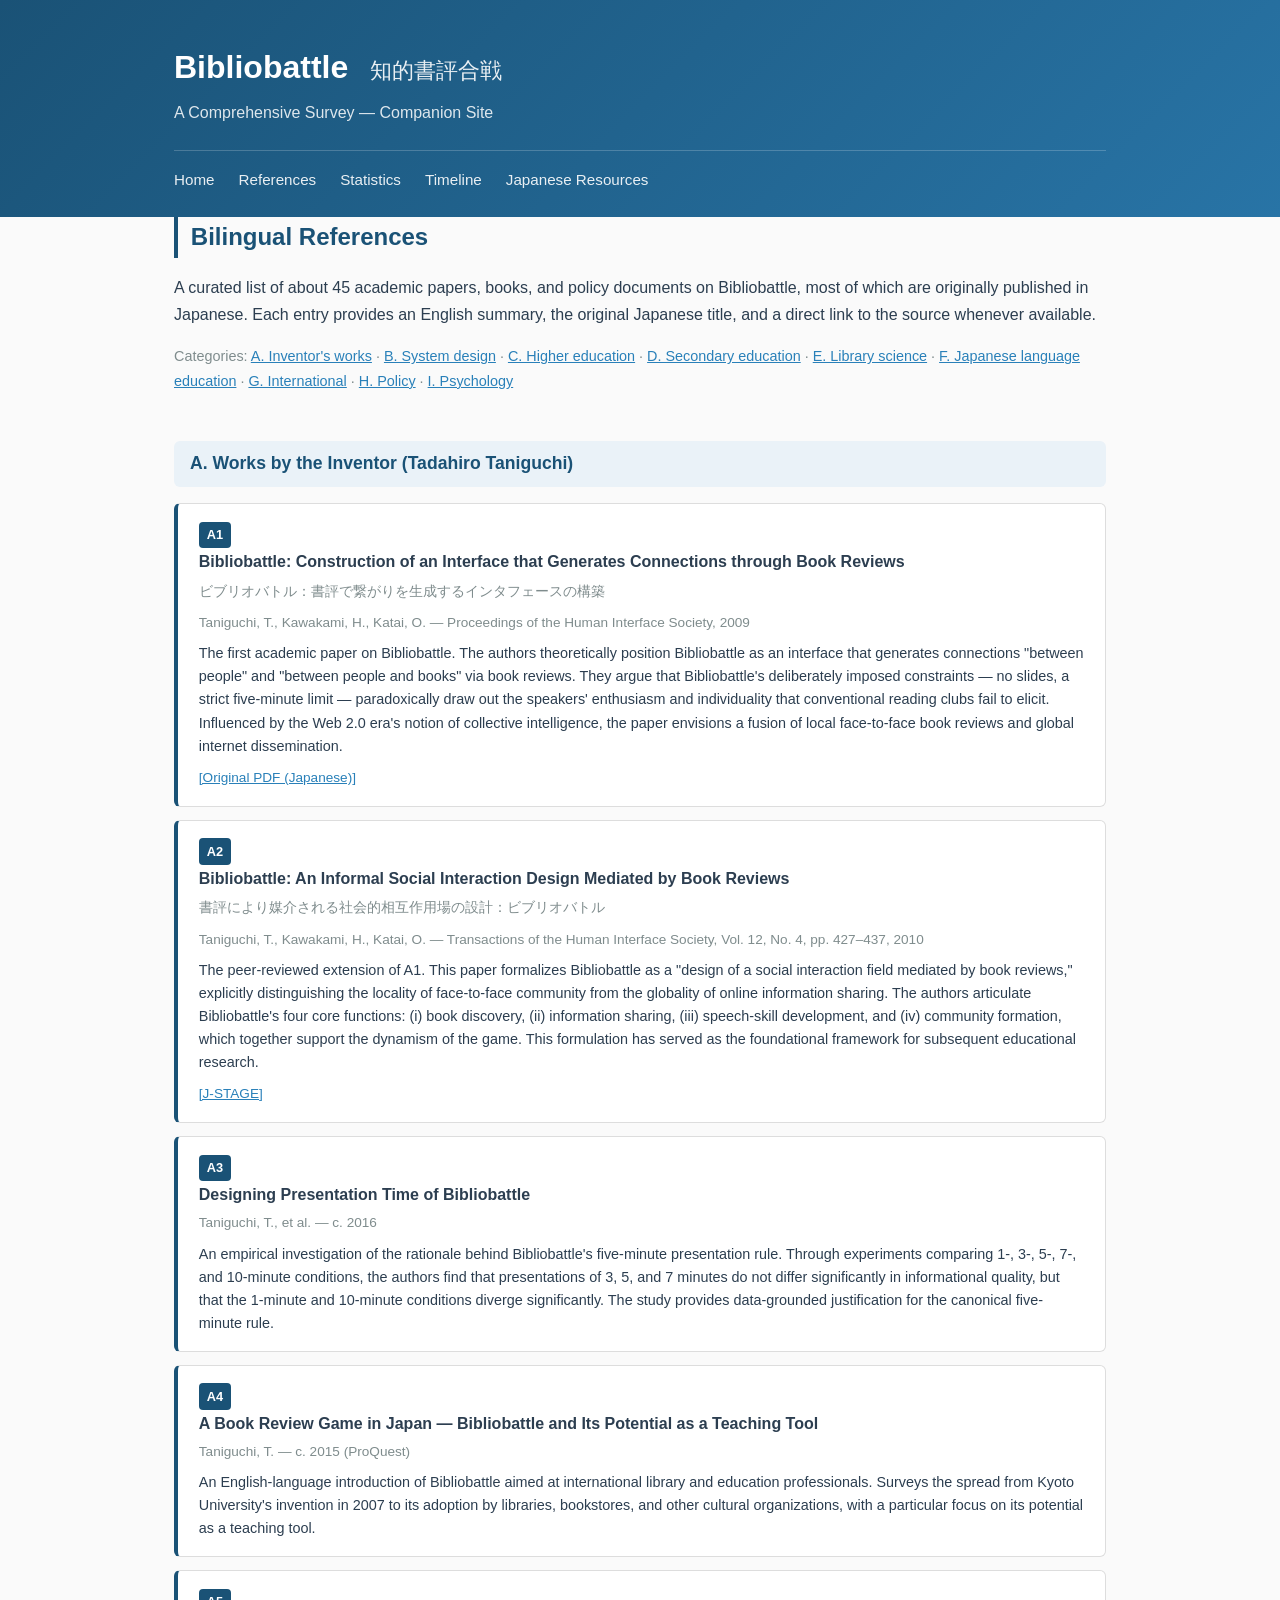
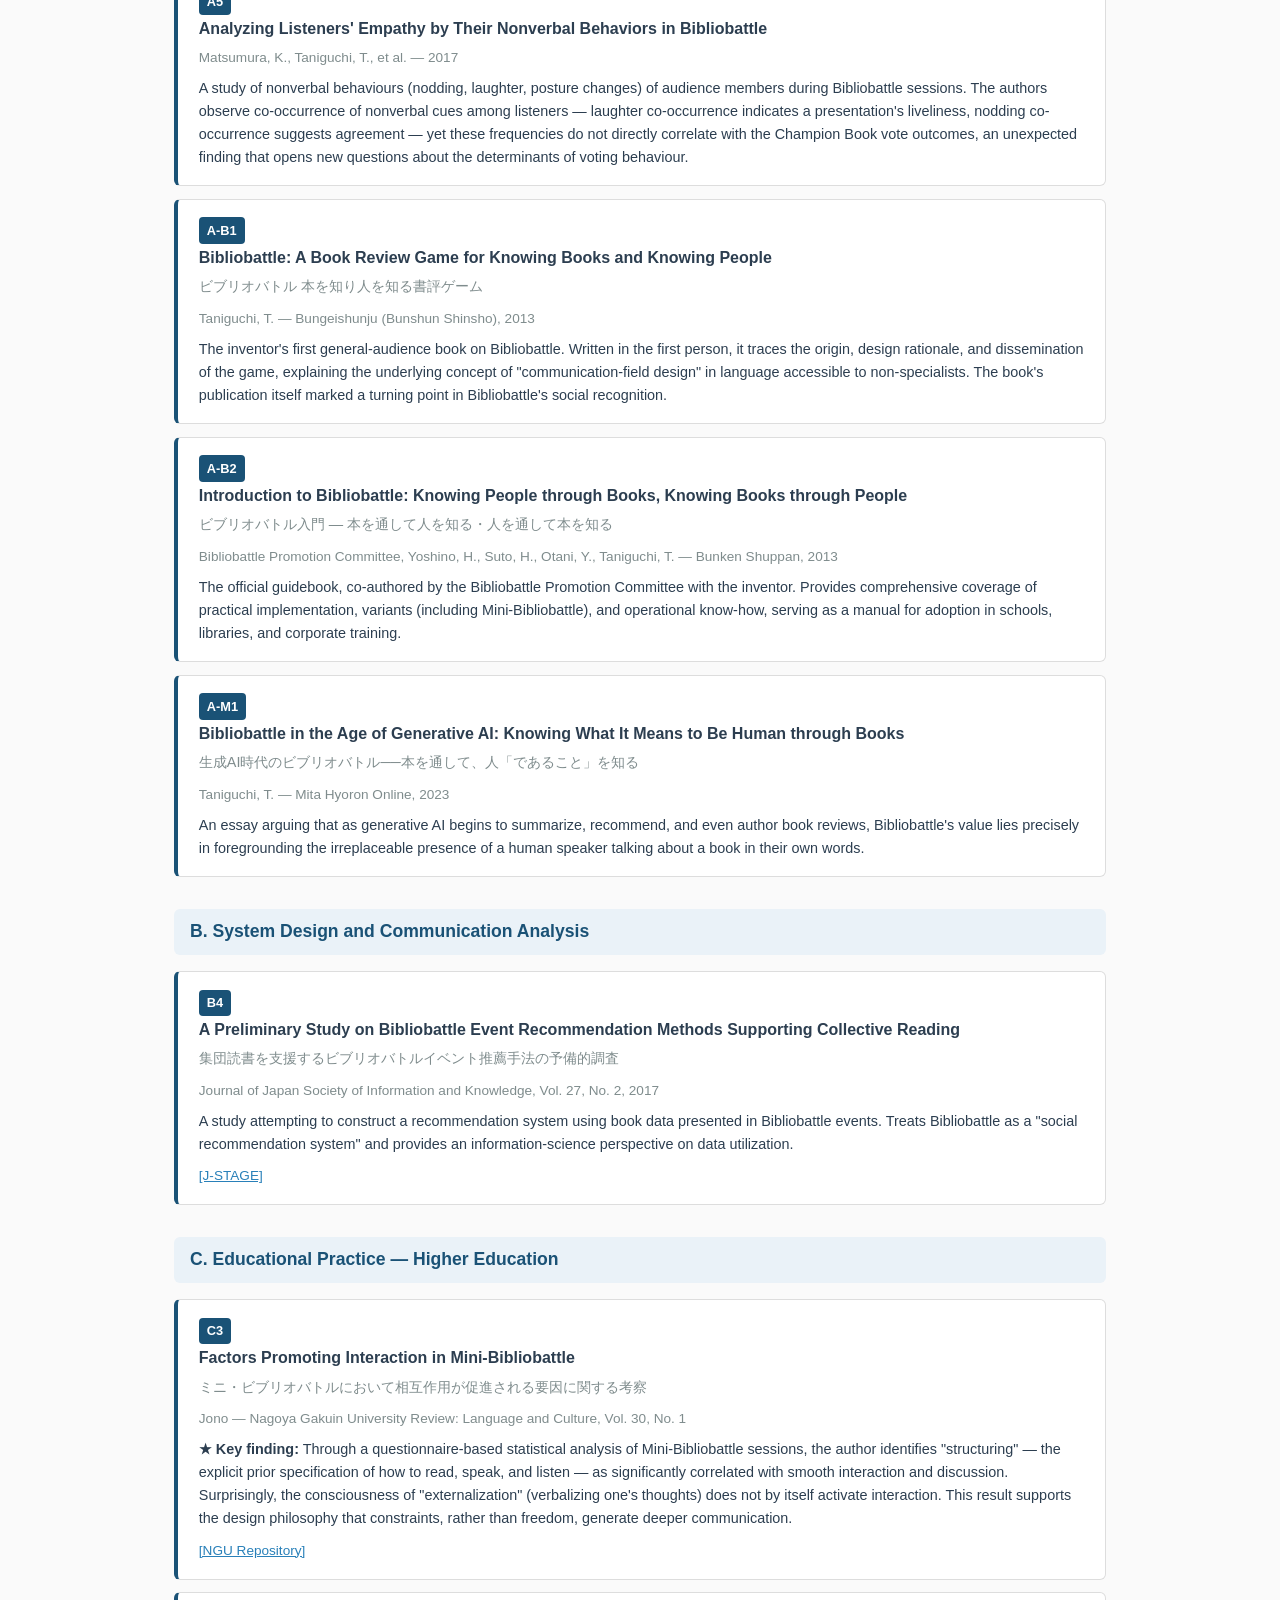
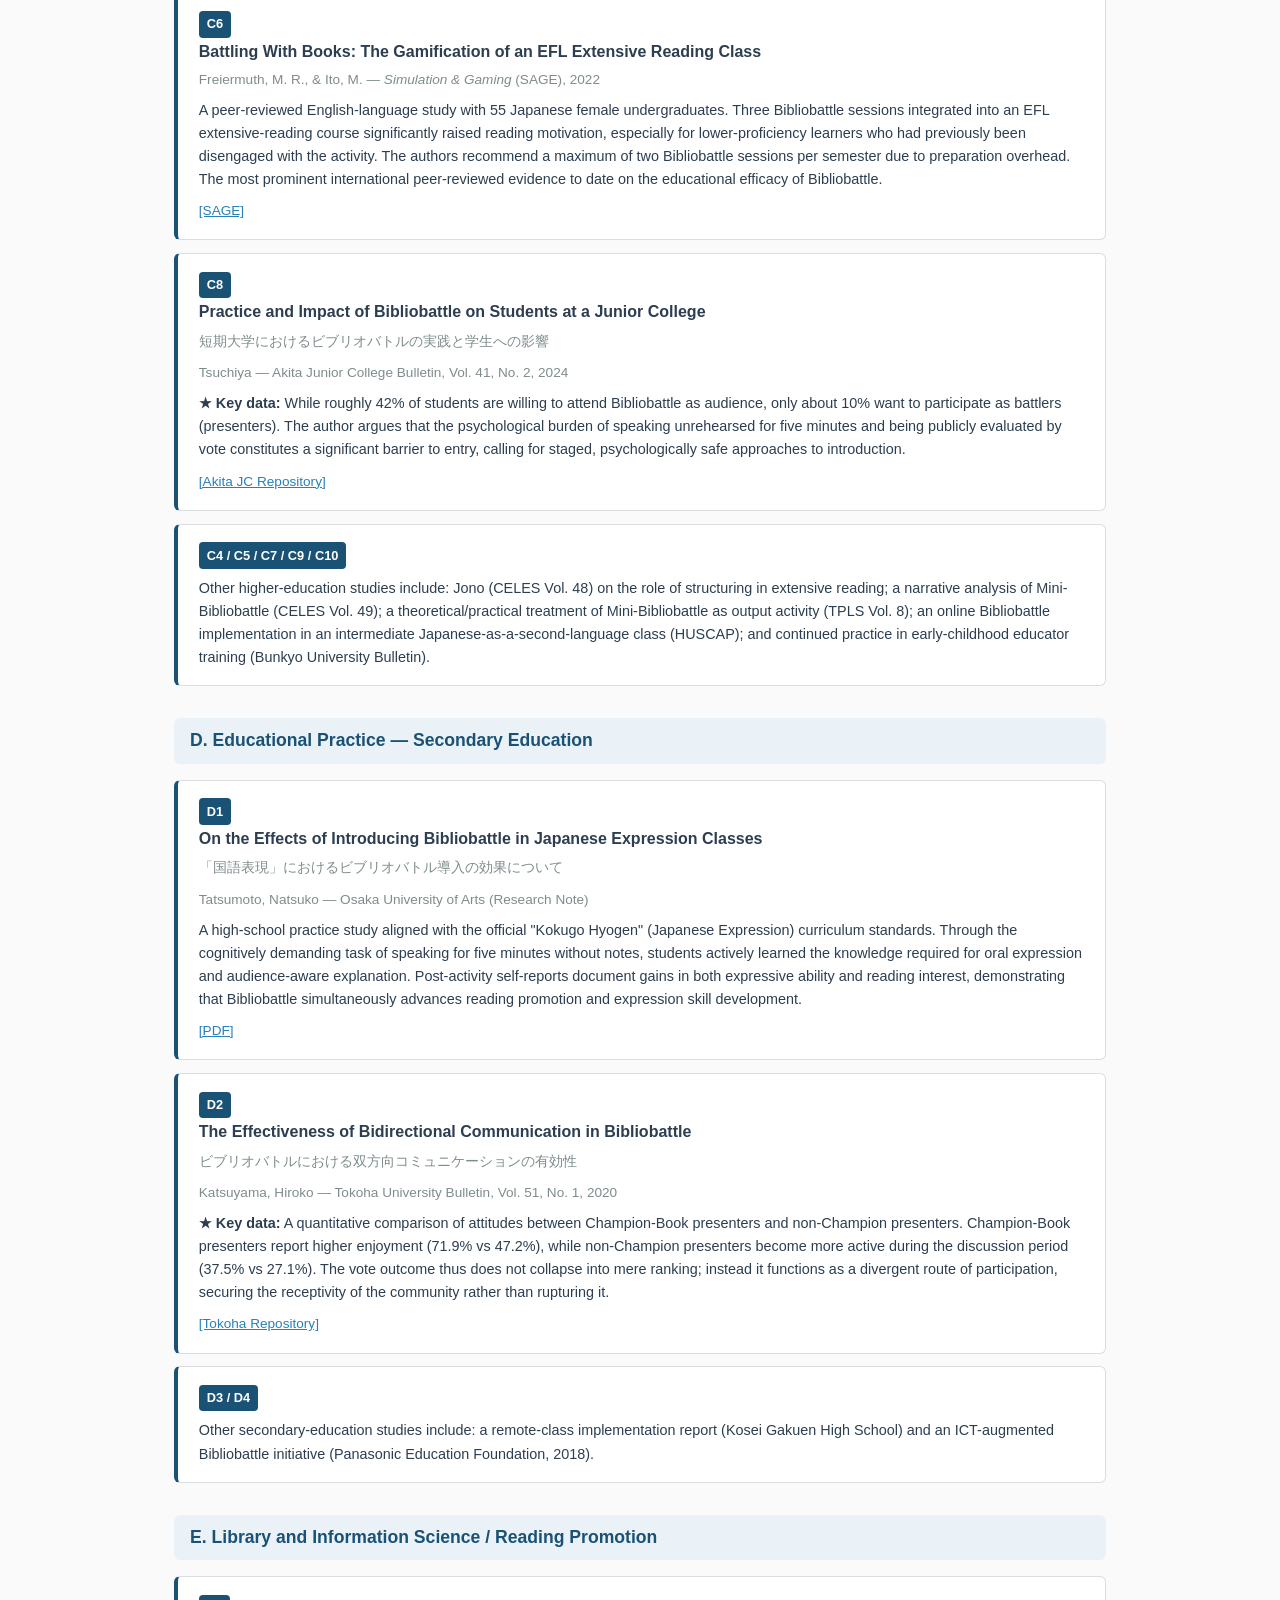
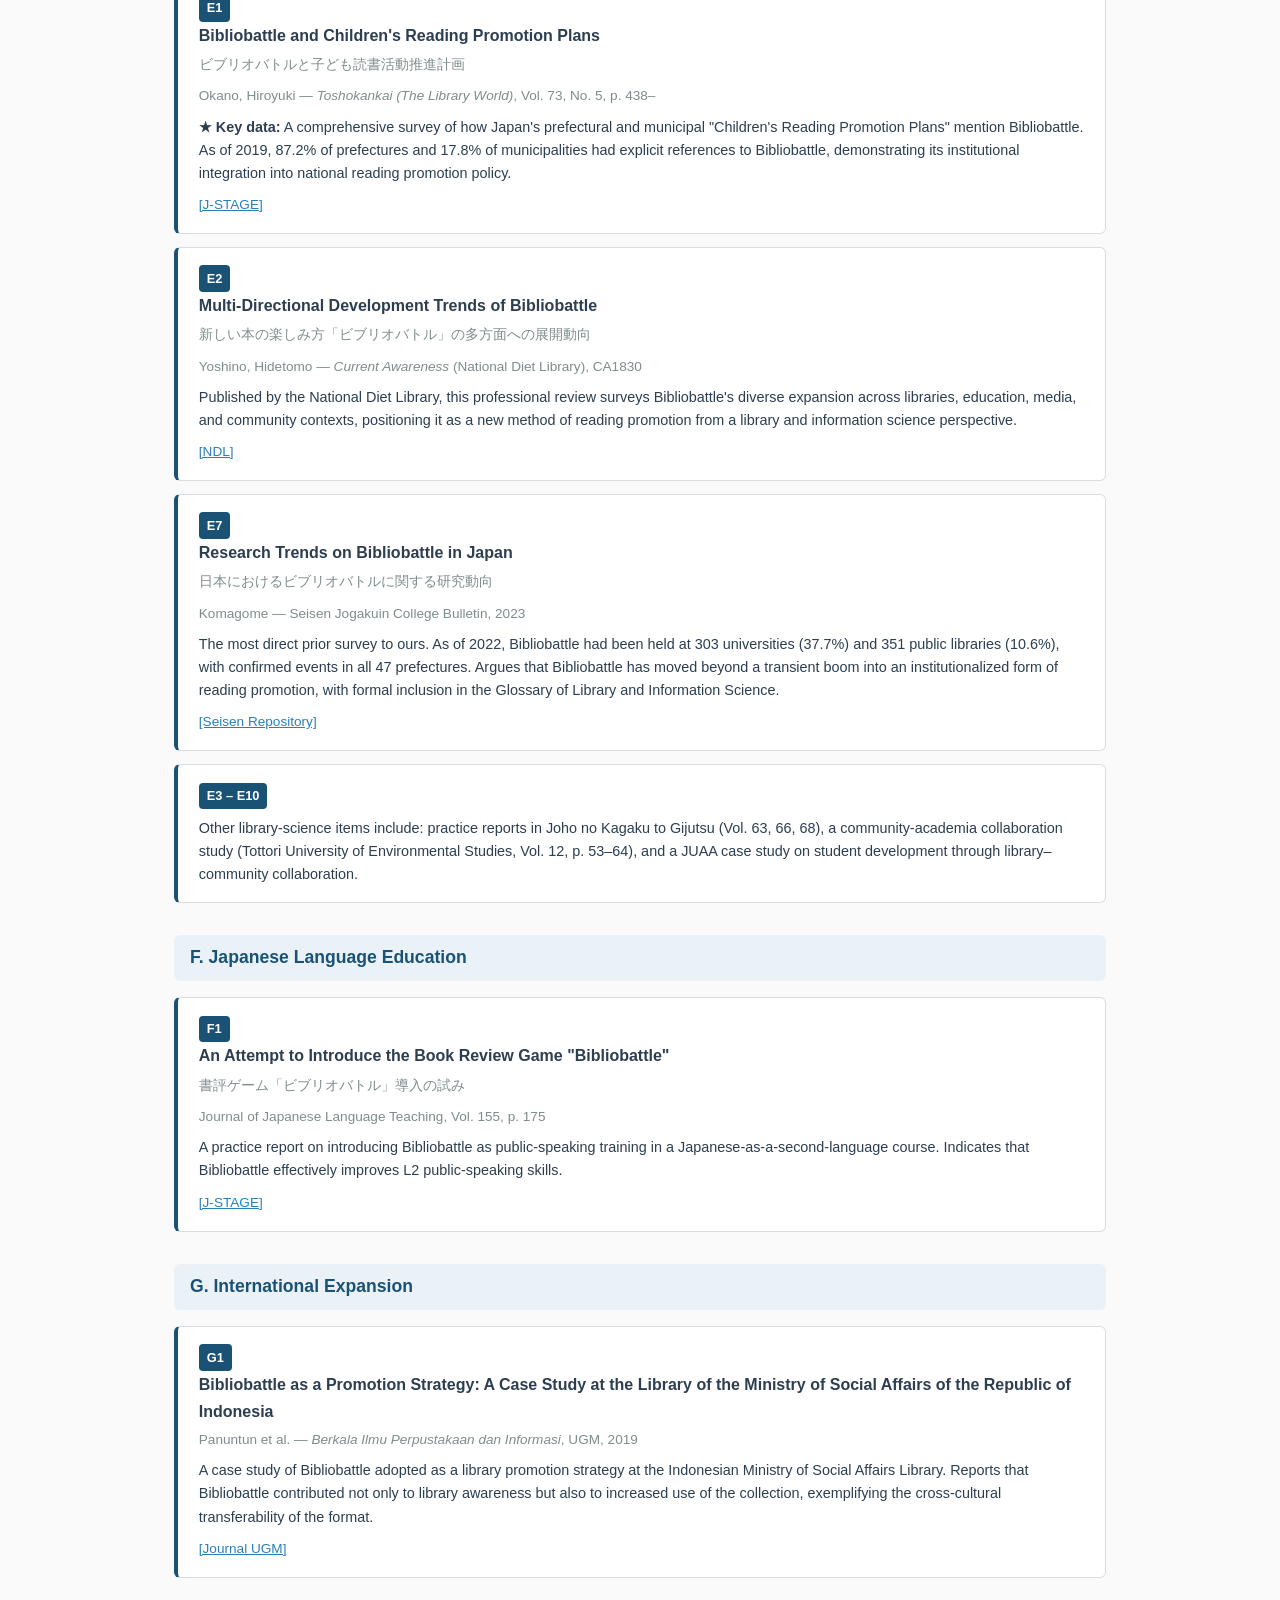
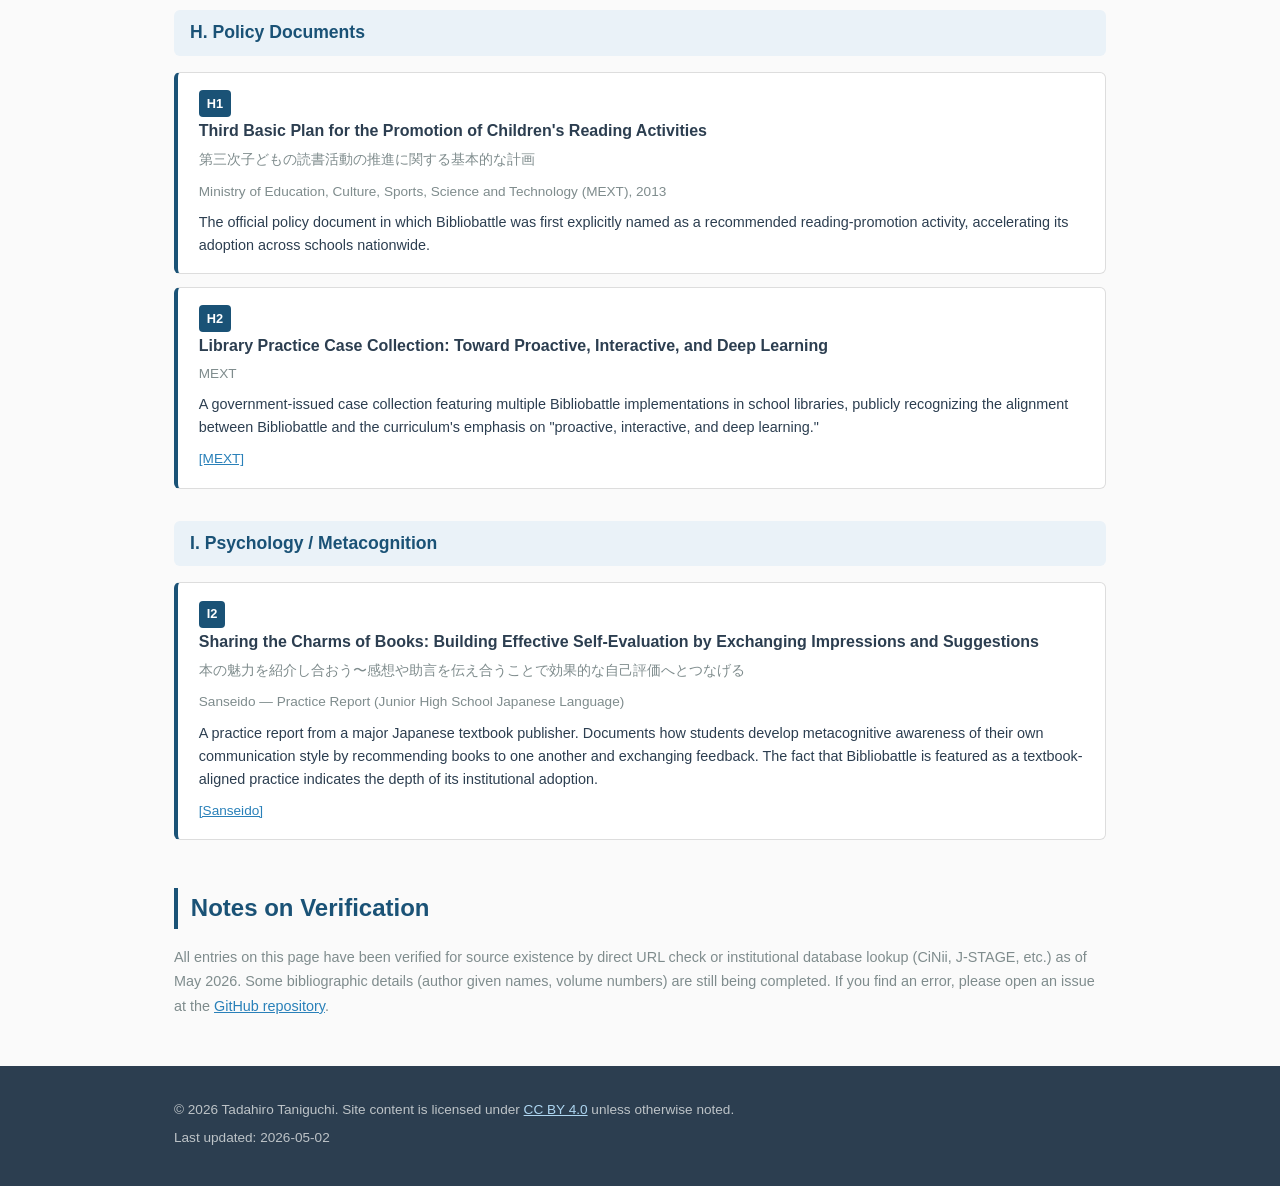
==== references.html @ fc9526ca "Initial commit: Phase 1 companion site - index.html: project overview and navigation - references.ht" ====
<!DOCTYPE html>
<html lang="en">
<head>
<meta charset="UTF-8">
<meta name="viewport" content="width=device-width, initial-scale=1.0">
<title>Bilingual References — Bibliobattle Survey</title>
<link rel="stylesheet" href="style.css">
</head>
<body>

<header>
  <div class="container">
    <h1><span class="lang-en">Bibliobattle</span> <span class="lang-jp">知的書評合戦</span></h1>
    <p class="subtitle">A Comprehensive Survey — Companion Site</p>
    <nav>
      <a href="index.html">Home</a>
      <a href="references.html">References</a>
      <a href="stats.html">Statistics</a>
      <a href="timeline.html">Timeline</a>
      <a href="resources-jp.html">Japanese Resources</a>
    </nav>
  </div>
</header>

<main class="container">

<section>
  <h2>Bilingual References</h2>
  <p>
    A curated list of about 45 academic papers, books, and policy documents on Bibliobattle,
    most of which are originally published in Japanese. Each entry provides an English summary,
    the original Japanese title, and a direct link to the source whenever available.
  </p>
  <p style="font-size:.9rem;color:var(--muted)">
    Categories: <a href="#A">A. Inventor's works</a> ·
    <a href="#B">B. System design</a> ·
    <a href="#C">C. Higher education</a> ·
    <a href="#D">D. Secondary education</a> ·
    <a href="#E">E. Library science</a> ·
    <a href="#F">F. Japanese language education</a> ·
    <a href="#G">G. International</a> ·
    <a href="#H">H. Policy</a> ·
    <a href="#I">I. Psychology</a>
  </p>
</section>

<!-- ================= A ================= -->
<h3 id="A" class="ref-cat-header">A. Works by the Inventor (Tadahiro Taniguchi)</h3>

<div class="ref-item">
  <span class="ref-id">A1</span>
  <span class="ref-title-en">Bibliobattle: Construction of an Interface that Generates Connections through Book Reviews</span>
  <span class="ref-title-jp">ビブリオバトル：書評で繋がりを生成するインタフェースの構築</span>
  <div class="ref-meta">Taniguchi, T., Kawakami, H., Katai, O. — Proceedings of the Human Interface Society, 2009</div>
  <div class="ref-summary">
    The first academic paper on Bibliobattle. The authors theoretically position Bibliobattle as
    an interface that generates connections "between people" and "between people and books"
    via book reviews. They argue that Bibliobattle's deliberately imposed constraints — no slides,
    a strict five-minute limit — paradoxically draw out the speakers' enthusiasm and individuality
    that conventional reading clubs fail to elicit. Influenced by the Web 2.0 era's notion of collective
    intelligence, the paper envisions a fusion of local face-to-face book reviews and global internet dissemination.
  </div>
  <a class="ref-link" href="http://tanichu.com/wp-content/themes/tanichu/data/pdf/his09.pdf" target="_blank" rel="noopener">[Original PDF (Japanese)]</a>
</div>

<div class="ref-item">
  <span class="ref-id">A2</span>
  <span class="ref-title-en">Bibliobattle: An Informal Social Interaction Design Mediated by Book Reviews</span>
  <span class="ref-title-jp">書評により媒介される社会的相互作用場の設計：ビブリオバトル</span>
  <div class="ref-meta">Taniguchi, T., Kawakami, H., Katai, O. — Transactions of the Human Interface Society, Vol. 12, No. 4, pp. 427–437, 2010</div>
  <div class="ref-summary">
    The peer-reviewed extension of A1. This paper formalizes Bibliobattle as a "design of a social interaction field
    mediated by book reviews," explicitly distinguishing the locality of face-to-face community from the globality of
    online information sharing. The authors articulate Bibliobattle's four core functions: (i) book discovery,
    (ii) information sharing, (iii) speech-skill development, and (iv) community formation, which together support
    the dynamism of the game. This formulation has served as the foundational framework for subsequent educational research.
  </div>
  <a class="ref-link" href="https://www.jstage.jst.go.jp/article/his/12/4/12_427/_article/-char/ja/" target="_blank" rel="noopener">[J-STAGE]</a>
</div>

<div class="ref-item">
  <span class="ref-id">A3</span>
  <span class="ref-title-en">Designing Presentation Time of Bibliobattle</span>
  <div class="ref-meta">Taniguchi, T., et al. — c. 2016</div>
  <div class="ref-summary">
    An empirical investigation of the rationale behind Bibliobattle's five-minute presentation rule.
    Through experiments comparing 1-, 3-, 5-, 7-, and 10-minute conditions, the authors find that
    presentations of 3, 5, and 7 minutes do not differ significantly in informational quality, but that
    the 1-minute and 10-minute conditions diverge significantly. The study provides data-grounded justification
    for the canonical five-minute rule.
  </div>
</div>

<div class="ref-item">
  <span class="ref-id">A4</span>
  <span class="ref-title-en">A Book Review Game in Japan — Bibliobattle and Its Potential as a Teaching Tool</span>
  <div class="ref-meta">Taniguchi, T. — c. 2015 (ProQuest)</div>
  <div class="ref-summary">
    An English-language introduction of Bibliobattle aimed at international library and education professionals.
    Surveys the spread from Kyoto University's invention in 2007 to its adoption by libraries, bookstores, and other
    cultural organizations, with a particular focus on its potential as a teaching tool.
  </div>
</div>

<div class="ref-item">
  <span class="ref-id">A5</span>
  <span class="ref-title-en">Analyzing Listeners' Empathy by Their Nonverbal Behaviors in Bibliobattle</span>
  <div class="ref-meta">Matsumura, K., Taniguchi, T., et al. — 2017</div>
  <div class="ref-summary">
    A study of nonverbal behaviours (nodding, laughter, posture changes) of audience members during
    Bibliobattle sessions. The authors observe co-occurrence of nonverbal cues among listeners — laughter
    co-occurrence indicates a presentation's liveliness, nodding co-occurrence suggests agreement —
    yet these frequencies do not directly correlate with the Champion Book vote outcomes, an unexpected finding
    that opens new questions about the determinants of voting behaviour.
  </div>
</div>

<div class="ref-item">
  <span class="ref-id">A-B1</span>
  <span class="ref-title-en">Bibliobattle: A Book Review Game for Knowing Books and Knowing People</span>
  <span class="ref-title-jp">ビブリオバトル 本を知り人を知る書評ゲーム</span>
  <div class="ref-meta">Taniguchi, T. — Bungeishunju (Bunshun Shinsho), 2013</div>
  <div class="ref-summary">
    The inventor's first general-audience book on Bibliobattle. Written in the first person, it traces the
    origin, design rationale, and dissemination of the game, explaining the underlying concept of
    "communication-field design" in language accessible to non-specialists. The book's publication itself
    marked a turning point in Bibliobattle's social recognition.
  </div>
</div>

<div class="ref-item">
  <span class="ref-id">A-B2</span>
  <span class="ref-title-en">Introduction to Bibliobattle: Knowing People through Books, Knowing Books through People</span>
  <span class="ref-title-jp">ビブリオバトル入門 — 本を通して人を知る・人を通して本を知る</span>
  <div class="ref-meta">Bibliobattle Promotion Committee, Yoshino, H., Suto, H., Otani, Y., Taniguchi, T. — Bunken Shuppan, 2013</div>
  <div class="ref-summary">
    The official guidebook, co-authored by the Bibliobattle Promotion Committee with the inventor.
    Provides comprehensive coverage of practical implementation, variants (including Mini-Bibliobattle),
    and operational know-how, serving as a manual for adoption in schools, libraries, and corporate training.
  </div>
</div>

<div class="ref-item">
  <span class="ref-id">A-M1</span>
  <span class="ref-title-en">Bibliobattle in the Age of Generative AI: Knowing What It Means to Be Human through Books</span>
  <span class="ref-title-jp">生成AI時代のビブリオバトル──本を通して、人「であること」を知る</span>
  <div class="ref-meta">Taniguchi, T. — Mita Hyoron Online, 2023</div>
  <div class="ref-summary">
    An essay arguing that as generative AI begins to summarize, recommend, and even author book reviews,
    Bibliobattle's value lies precisely in foregrounding the irreplaceable presence of a human speaker
    talking about a book in their own words.
  </div>
</div>

<!-- ================= B ================= -->
<h3 id="B" class="ref-cat-header">B. System Design and Communication Analysis</h3>

<div class="ref-item">
  <span class="ref-id">B4</span>
  <span class="ref-title-en">A Preliminary Study on Bibliobattle Event Recommendation Methods Supporting Collective Reading</span>
  <span class="ref-title-jp">集団読書を支援するビブリオバトルイベント推薦手法の予備的調査</span>
  <div class="ref-meta">Journal of Japan Society of Information and Knowledge, Vol. 27, No. 2, 2017</div>
  <div class="ref-summary">
    A study attempting to construct a recommendation system using book data presented in Bibliobattle events.
    Treats Bibliobattle as a "social recommendation system" and provides an information-science perspective
    on data utilization.
  </div>
  <a class="ref-link" href="https://www.jstage.jst.go.jp/article/jsik/27/2/27_2017_013/_article/-char/ja/" target="_blank" rel="noopener">[J-STAGE]</a>
</div>

<!-- ================= C ================= -->
<h3 id="C" class="ref-cat-header">C. Educational Practice — Higher Education</h3>

<div class="ref-item">
  <span class="ref-id">C3</span>
  <span class="ref-title-en">Factors Promoting Interaction in Mini-Bibliobattle</span>
  <span class="ref-title-jp">ミニ・ビブリオバトルにおいて相互作用が促進される要因に関する考察</span>
  <div class="ref-meta">Jono — Nagoya Gakuin University Review: Language and Culture, Vol. 30, No. 1</div>
  <div class="ref-summary">
    <strong>★ Key finding:</strong> Through a questionnaire-based statistical analysis of Mini-Bibliobattle
    sessions, the author identifies "structuring" — the explicit prior specification of how to read, speak,
    and listen — as significantly correlated with smooth interaction and discussion. Surprisingly, the
    consciousness of "externalization" (verbalizing one's thoughts) does not by itself activate interaction.
    This result supports the design philosophy that constraints, rather than freedom, generate deeper communication.
  </div>
  <a class="ref-link" href="https://ngu.repo.nii.ac.jp/record/1140/files/genbun_vol3001_03.pdf" target="_blank" rel="noopener">[NGU Repository]</a>
</div>

<div class="ref-item">
  <span class="ref-id">C6</span>
  <span class="ref-title-en">Battling With Books: The Gamification of an EFL Extensive Reading Class</span>
  <div class="ref-meta">Freiermuth, M. R., &amp; Ito, M. — <em>Simulation &amp; Gaming</em> (SAGE), 2022</div>
  <div class="ref-summary">
    A peer-reviewed English-language study with 55 Japanese female undergraduates. Three Bibliobattle
    sessions integrated into an EFL extensive-reading course significantly raised reading motivation,
    especially for lower-proficiency learners who had previously been disengaged with the activity.
    The authors recommend a maximum of two Bibliobattle sessions per semester due to preparation overhead.
    The most prominent international peer-reviewed evidence to date on the educational efficacy of Bibliobattle.
  </div>
  <a class="ref-link" href="https://journals.sagepub.com/doi/abs/10.1177/10468781211061858" target="_blank" rel="noopener">[SAGE]</a>
</div>

<div class="ref-item">
  <span class="ref-id">C8</span>
  <span class="ref-title-en">Practice and Impact of Bibliobattle on Students at a Junior College</span>
  <span class="ref-title-jp">短期大学におけるビブリオバトルの実践と学生への影響</span>
  <div class="ref-meta">Tsuchiya — Akita Junior College Bulletin, Vol. 41, No. 2, 2024</div>
  <div class="ref-summary">
    <strong>★ Key data:</strong> While roughly 42% of students are willing to attend Bibliobattle as audience,
    only about 10% want to participate as battlers (presenters). The author argues that the psychological
    burden of speaking unrehearsed for five minutes and being publicly evaluated by vote constitutes a
    significant barrier to entry, calling for staged, psychologically safe approaches to introduction.
  </div>
  <a class="ref-link" href="https://akitan.repo.nii.ac.jp/record/2000011/" target="_blank" rel="noopener">[Akita JC Repository]</a>
</div>

<div class="ref-item">
  <span class="ref-id">C4 / C5 / C7 / C9 / C10</span>
  <div class="ref-summary" style="margin-top:.5rem">
    Other higher-education studies include: Jono (CELES Vol. 48) on the role of structuring in extensive
    reading; a narrative analysis of Mini-Bibliobattle (CELES Vol. 49); a theoretical/practical treatment
    of Mini-Bibliobattle as output activity (TPLS Vol. 8); an online Bibliobattle implementation in an
    intermediate Japanese-as-a-second-language class (HUSCAP); and continued practice in early-childhood
    educator training (Bunkyo University Bulletin).
  </div>
</div>

<!-- ================= D ================= -->
<h3 id="D" class="ref-cat-header">D. Educational Practice — Secondary Education</h3>

<div class="ref-item">
  <span class="ref-id">D1</span>
  <span class="ref-title-en">On the Effects of Introducing Bibliobattle in Japanese Expression Classes</span>
  <span class="ref-title-jp">「国語表現」におけるビブリオバトル導入の効果について</span>
  <div class="ref-meta">Tatsumoto, Natsuko — Osaka University of Arts (Research Note)</div>
  <div class="ref-summary">
    A high-school practice study aligned with the official "Kokugo Hyogen" (Japanese Expression) curriculum
    standards. Through the cognitively demanding task of speaking for five minutes without notes, students
    actively learned the knowledge required for oral expression and audience-aware explanation. Post-activity
    self-reports document gains in both expressive ability and reading interest, demonstrating that
    Bibliobattle simultaneously advances reading promotion and expression skill development.
  </div>
  <a class="ref-link" href="https://www.osaka-geidai.ac.jp/files/takimoto.pdf" target="_blank" rel="noopener">[PDF]</a>
</div>

<div class="ref-item">
  <span class="ref-id">D2</span>
  <span class="ref-title-en">The Effectiveness of Bidirectional Communication in Bibliobattle</span>
  <span class="ref-title-jp">ビブリオバトルにおける双方向コミュニケーションの有効性</span>
  <div class="ref-meta">Katsuyama, Hiroko — Tokoha University Bulletin, Vol. 51, No. 1, 2020</div>
  <div class="ref-summary">
    <strong>★ Key data:</strong> A quantitative comparison of attitudes between Champion-Book presenters and
    non-Champion presenters. Champion-Book presenters report higher enjoyment (71.9% vs 47.2%), while
    non-Champion presenters become more active during the discussion period (37.5% vs 27.1%). The vote
    outcome thus does not collapse into mere ranking; instead it functions as a divergent route of
    participation, securing the receptivity of the community rather than rupturing it.
  </div>
  <a class="ref-link" href="https://tokoha-u.repo.nii.ac.jp/record/2240/" target="_blank" rel="noopener">[Tokoha Repository]</a>
</div>

<div class="ref-item">
  <span class="ref-id">D3 / D4</span>
  <div class="ref-summary" style="margin-top:.5rem">
    Other secondary-education studies include: a remote-class implementation report (Kosei Gakuen High School)
    and an ICT-augmented Bibliobattle initiative (Panasonic Education Foundation, 2018).
  </div>
</div>

<!-- ================= E ================= -->
<h3 id="E" class="ref-cat-header">E. Library and Information Science / Reading Promotion</h3>

<div class="ref-item">
  <span class="ref-id">E1</span>
  <span class="ref-title-en">Bibliobattle and Children's Reading Promotion Plans</span>
  <span class="ref-title-jp">ビブリオバトルと子ども読書活動推進計画</span>
  <div class="ref-meta">Okano, Hiroyuki — <em>Toshokankai (The Library World)</em>, Vol. 73, No. 5, p. 438–</div>
  <div class="ref-summary">
    <strong>★ Key data:</strong> A comprehensive survey of how Japan's prefectural and municipal "Children's
    Reading Promotion Plans" mention Bibliobattle. As of 2019, 87.2% of prefectures and 17.8% of municipalities
    had explicit references to Bibliobattle, demonstrating its institutional integration into national reading
    promotion policy.
  </div>
  <a class="ref-link" href="https://www.jstage.jst.go.jp/article/toshokankai/73/5/73_438/_article/-char/ja/" target="_blank" rel="noopener">[J-STAGE]</a>
</div>

<div class="ref-item">
  <span class="ref-id">E2</span>
  <span class="ref-title-en">Multi-Directional Development Trends of Bibliobattle</span>
  <span class="ref-title-jp">新しい本の楽しみ方「ビブリオバトル」の多方面への展開動向</span>
  <div class="ref-meta">Yoshino, Hidetomo — <em>Current Awareness</em> (National Diet Library), CA1830</div>
  <div class="ref-summary">
    Published by the National Diet Library, this professional review surveys Bibliobattle's diverse
    expansion across libraries, education, media, and community contexts, positioning it as a new
    method of reading promotion from a library and information science perspective.
  </div>
  <a class="ref-link" href="https://current.ndl.go.jp/ca1830" target="_blank" rel="noopener">[NDL]</a>
</div>

<div class="ref-item">
  <span class="ref-id">E7</span>
  <span class="ref-title-en">Research Trends on Bibliobattle in Japan</span>
  <span class="ref-title-jp">日本におけるビブリオバトルに関する研究動向</span>
  <div class="ref-meta">Komagome — Seisen Jogakuin College Bulletin, 2023</div>
  <div class="ref-summary">
    The most direct prior survey to ours. As of 2022, Bibliobattle had been held at 303 universities (37.7%)
    and 351 public libraries (10.6%), with confirmed events in all 47 prefectures. Argues that Bibliobattle
    has moved beyond a transient boom into an institutionalized form of reading promotion, with formal
    inclusion in the Glossary of Library and Information Science.
  </div>
  <a class="ref-link" href="https://seisen-jc.repo.nii.ac.jp/record/2000006/" target="_blank" rel="noopener">[Seisen Repository]</a>
</div>

<div class="ref-item">
  <span class="ref-id">E3 – E10</span>
  <div class="ref-summary" style="margin-top:.5rem">
    Other library-science items include: practice reports in Joho no Kagaku to Gijutsu (Vol. 63, 66, 68),
    a community-academia collaboration study (Tottori University of Environmental Studies, Vol. 12, p. 53–64),
    and a JUAA case study on student development through library–community collaboration.
  </div>
</div>

<!-- ================= F ================= -->
<h3 id="F" class="ref-cat-header">F. Japanese Language Education</h3>

<div class="ref-item">
  <span class="ref-id">F1</span>
  <span class="ref-title-en">An Attempt to Introduce the Book Review Game "Bibliobattle"</span>
  <span class="ref-title-jp">書評ゲーム「ビブリオバトル」導入の試み</span>
  <div class="ref-meta">Journal of Japanese Language Teaching, Vol. 155, p. 175</div>
  <div class="ref-summary">
    A practice report on introducing Bibliobattle as public-speaking training in a Japanese-as-a-second-language
    course. Indicates that Bibliobattle effectively improves L2 public-speaking skills.
  </div>
  <a class="ref-link" href="https://www.jstage.jst.go.jp/article/nihongokyoiku/155/0/155_175/_article/-char/ja/" target="_blank" rel="noopener">[J-STAGE]</a>
</div>

<!-- ================= G ================= -->
<h3 id="G" class="ref-cat-header">G. International Expansion</h3>

<div class="ref-item">
  <span class="ref-id">G1</span>
  <span class="ref-title-en">Bibliobattle as a Promotion Strategy: A Case Study at the Library of the Ministry of Social Affairs of the Republic of Indonesia</span>
  <div class="ref-meta">Panuntun et al. — <em>Berkala Ilmu Perpustakaan dan Informasi</em>, UGM, 2019</div>
  <div class="ref-summary">
    A case study of Bibliobattle adopted as a library promotion strategy at the Indonesian Ministry of Social
    Affairs Library. Reports that Bibliobattle contributed not only to library awareness but also to increased
    use of the collection, exemplifying the cross-cultural transferability of the format.
  </div>
  <a class="ref-link" href="https://journal.ugm.ac.id/bip/article/view/34628" target="_blank" rel="noopener">[Journal UGM]</a>
</div>

<!-- ================= H ================= -->
<h3 id="H" class="ref-cat-header">H. Policy Documents</h3>

<div class="ref-item">
  <span class="ref-id">H1</span>
  <span class="ref-title-en">Third Basic Plan for the Promotion of Children's Reading Activities</span>
  <span class="ref-title-jp">第三次子どもの読書活動の推進に関する基本的な計画</span>
  <div class="ref-meta">Ministry of Education, Culture, Sports, Science and Technology (MEXT), 2013</div>
  <div class="ref-summary">
    The official policy document in which Bibliobattle was first explicitly named as a recommended reading-promotion
    activity, accelerating its adoption across schools nationwide.
  </div>
</div>

<div class="ref-item">
  <span class="ref-id">H2</span>
  <span class="ref-title-en">Library Practice Case Collection: Toward Proactive, Interactive, and Deep Learning</span>
  <div class="ref-meta">MEXT</div>
  <div class="ref-summary">
    A government-issued case collection featuring multiple Bibliobattle implementations in school libraries,
    publicly recognizing the alignment between Bibliobattle and the curriculum's emphasis on
    "proactive, interactive, and deep learning."
  </div>
  <a class="ref-link" href="https://www.mext.go.jp/a_menu/shotou/dokusho/link/mext_00768.html" target="_blank" rel="noopener">[MEXT]</a>
</div>

<!-- ================= I ================= -->
<h3 id="I" class="ref-cat-header">I. Psychology / Metacognition</h3>

<div class="ref-item">
  <span class="ref-id">I2</span>
  <span class="ref-title-en">Sharing the Charms of Books: Building Effective Self-Evaluation by Exchanging Impressions and Suggestions</span>
  <span class="ref-title-jp">本の魅力を紹介し合おう〜感想や助言を伝え合うことで効果的な自己評価へとつなげる</span>
  <div class="ref-meta">Sanseido — Practice Report (Junior High School Japanese Language)</div>
  <div class="ref-summary">
    A practice report from a major Japanese textbook publisher. Documents how students develop metacognitive
    awareness of their own communication style by recommending books to one another and exchanging feedback.
    The fact that Bibliobattle is featured as a textbook-aligned practice indicates the depth of its
    institutional adoption.
  </div>
  <a class="ref-link" href="https://tb.sanseido-publ.co.jp/lessonreport_plus/js-kokugo/lessonreport_plus-7466/" target="_blank" rel="noopener">[Sanseido]</a>
</div>

<section style="margin-top:3rem">
  <h2>Notes on Verification</h2>
  <p style="font-size:.9rem;color:var(--muted)">
    All entries on this page have been verified for source existence by direct URL check or institutional database lookup
    (CiNii, J-STAGE, etc.) as of May 2026. Some bibliographic details (author given names, volume numbers) are still being
    completed. If you find an error, please open an issue at the
    <a href="https://github.com/tanichu/bibliobattle-survey-companion" target="_blank" rel="noopener">GitHub repository</a>.
  </p>
</section>

</main>

<footer>
  <div class="container">
    <p>&copy; 2026 Tadahiro Taniguchi. Site content is licensed under
      <a href="https://creativecommons.org/licenses/by/4.0/" target="_blank" rel="noopener">CC BY 4.0</a>
      unless otherwise noted.</p>
    <p>Last updated: 2026-05-02</p>
  </div>
</footer>

</body>
</html>
---- style.css ----
/* Bibliobattle Survey Companion Site — Stylesheet */

:root {
  --accent: #1a5276;
  --accent-light: #aed6f1;
  --accent-bg: #eaf2f8;
  --bg: #fafafa;
  --card: #fff;
  --border: #ddd;
  --text: #2c3e50;
  --muted: #7f8c8d;
  --max-width: 980px;
}

* { box-sizing: border-box; margin: 0; padding: 0; }

html { scroll-behavior: smooth; }

body {
  font-family: -apple-system, BlinkMacSystemFont, 'Segoe UI', 'Hiragino Kaku Gothic ProN', 'Meiryo', 'Noto Sans JP', sans-serif;
  background: var(--bg);
  color: var(--text);
  line-height: 1.7;
}

.container { max-width: var(--max-width); margin: 0 auto; padding: 0 1.5rem; }

/* === Header === */
header {
  background: linear-gradient(135deg, #1a5276 0%, #2874a6 100%);
  color: white;
  padding: 2.5rem 0 1.5rem;
}

header h1 {
  font-size: 2rem;
  font-weight: 700;
  margin-bottom: .3rem;
}

header h1 .lang-en { color: white; }
header h1 .lang-jp { font-size: 1.4rem; opacity: .9; margin-left: .8rem; font-weight: 400; }

header .subtitle {
  font-size: 1rem;
  opacity: .85;
  margin-bottom: 1.5rem;
}

nav {
  display: flex;
  gap: 1.5rem;
  flex-wrap: wrap;
  border-top: 1px solid rgba(255,255,255,.2);
  padding-top: 1rem;
}

nav a {
  color: white;
  text-decoration: none;
  font-size: .95rem;
  opacity: .9;
  transition: opacity .2s;
}

nav a:hover { opacity: 1; text-decoration: underline; }

/* === Main === */
main {
  padding: 2.5rem 1.5rem 4rem;
}

section {
  margin-bottom: 3rem;
}

h2 {
  font-size: 1.5rem;
  color: var(--accent);
  border-left: 4px solid var(--accent);
  padding-left: .8rem;
  margin-bottom: 1rem;
}

h3 {
  font-size: 1.15rem;
  margin-bottom: .5rem;
  color: var(--accent);
}

p { margin-bottom: 1rem; }

a { color: #2980b9; }
a:hover { text-decoration: underline; }

ol, ul { padding-left: 1.5rem; margin-bottom: 1rem; }
li { margin-bottom: .3rem; }

/* === Hero section === */
.hero {
  background: var(--card);
  border: 1px solid var(--border);
  border-radius: 8px;
  padding: 2rem;
  margin-bottom: 2.5rem;
}

.hero h2 { border: none; padding: 0; }

/* === Card grid === */
.card-grid {
  display: grid;
  grid-template-columns: repeat(auto-fit, minmax(260px, 1fr));
  gap: 1rem;
  margin-top: 1rem;
}

.card-link {
  display: block;
  background: var(--card);
  border: 1px solid var(--border);
  border-radius: 8px;
  padding: 1.2rem 1.5rem;
  text-decoration: none;
  color: var(--text);
  transition: transform .15s, box-shadow .15s, border-color .15s;
}

.card-link:hover {
  transform: translateY(-2px);
  box-shadow: 0 4px 12px rgba(0,0,0,.08);
  border-color: var(--accent-light);
  text-decoration: none;
}

.card-link h3 { color: var(--accent); margin-bottom: .5rem; }
.card-link p { font-size: .9rem; color: var(--text); margin: 0; }

/* === Reference list === */
.ref-cat-header {
  background: var(--accent-bg);
  color: var(--accent);
  padding: .5rem 1rem;
  border-radius: 6px;
  margin: 2rem 0 1rem;
  font-size: 1.1rem;
  font-weight: 600;
}

.ref-item {
  background: var(--card);
  border: 1px solid var(--border);
  border-left: 4px solid var(--accent);
  border-radius: 6px;
  padding: 1rem 1.3rem;
  margin-bottom: .8rem;
}

.ref-id {
  display: inline-block;
  background: var(--accent);
  color: white;
  padding: .15rem .5rem;
  border-radius: 4px;
  font-size: .8rem;
  font-weight: 600;
  margin-right: .5rem;
}

.ref-title-en { font-weight: 600; color: var(--text); display: block; margin-bottom: .2rem; }
.ref-title-jp { color: var(--muted); font-size: .9rem; display: block; margin-bottom: .5rem; }

.ref-meta { font-size: .85rem; color: var(--muted); margin-bottom: .5rem; }
.ref-summary { font-size: .9rem; line-height: 1.6; color: var(--text); }

.ref-tags { margin-top: .5rem; }
.ref-tag {
  display: inline-block;
  background: var(--accent-bg);
  color: var(--accent);
  font-size: .75rem;
  padding: .15rem .5rem;
  border-radius: 3px;
  margin-right: .3rem;
}

.ref-link {
  font-size: .85rem;
  display: inline-block;
  margin-top: .5rem;
}

/* === Stats === */
.stat-grid {
  display: grid;
  grid-template-columns: repeat(auto-fit, minmax(180px, 1fr));
  gap: 1rem;
  margin: 1.5rem 0;
}

.stat-box {
  background: var(--card);
  border: 1px solid var(--border);
  border-radius: 8px;
  padding: 1.2rem;
  text-align: center;
}

.stat-num {
  font-size: 2.2rem;
  font-weight: 700;
  color: var(--accent);
  line-height: 1.1;
}

.stat-label {
  font-size: .85rem;
  color: var(--muted);
  margin-top: .3rem;
}

/* === Timeline === */
.timeline {
  position: relative;
  padding-left: 2rem;
  margin: 2rem 0;
  border-left: 3px solid var(--accent-light);
}

.tl-item {
  position: relative;
  margin-bottom: 1.5rem;
}

.tl-item::before {
  content: "";
  position: absolute;
  left: -2.4rem;
  top: .5rem;
  width: 12px;
  height: 12px;
  background: var(--accent);
  border-radius: 50%;
  border: 3px solid white;
  box-shadow: 0 0 0 2px var(--accent);
}

.tl-year {
  font-weight: 700;
  color: var(--accent);
  font-size: 1.05rem;
}

.tl-event {
  margin-top: .2rem;
  font-size: .95rem;
}

/* === Tables === */
table {
  width: 100%;
  border-collapse: collapse;
  margin: 1rem 0;
  font-size: .9rem;
}

th, td {
  border: 1px solid var(--border);
  padding: .5rem .8rem;
  text-align: left;
}

th { background: var(--accent-bg); color: var(--accent); font-weight: 600; }
tr:nth-child(even) { background: #f8f9fa; }

/* === Footer === */
footer {
  background: #2c3e50;
  color: #bdc3c7;
  padding: 2rem 0;
  font-size: .85rem;
}

footer a { color: var(--accent-light); }

footer p { margin-bottom: .3rem; }

/* === Responsive === */
@media (max-width: 600px) {
  header h1 { font-size: 1.5rem; }
  header h1 .lang-jp { display: block; margin-left: 0; font-size: 1.1rem; margin-top: .3rem; }
  nav { gap: .8rem; font-size: .85rem; }
}
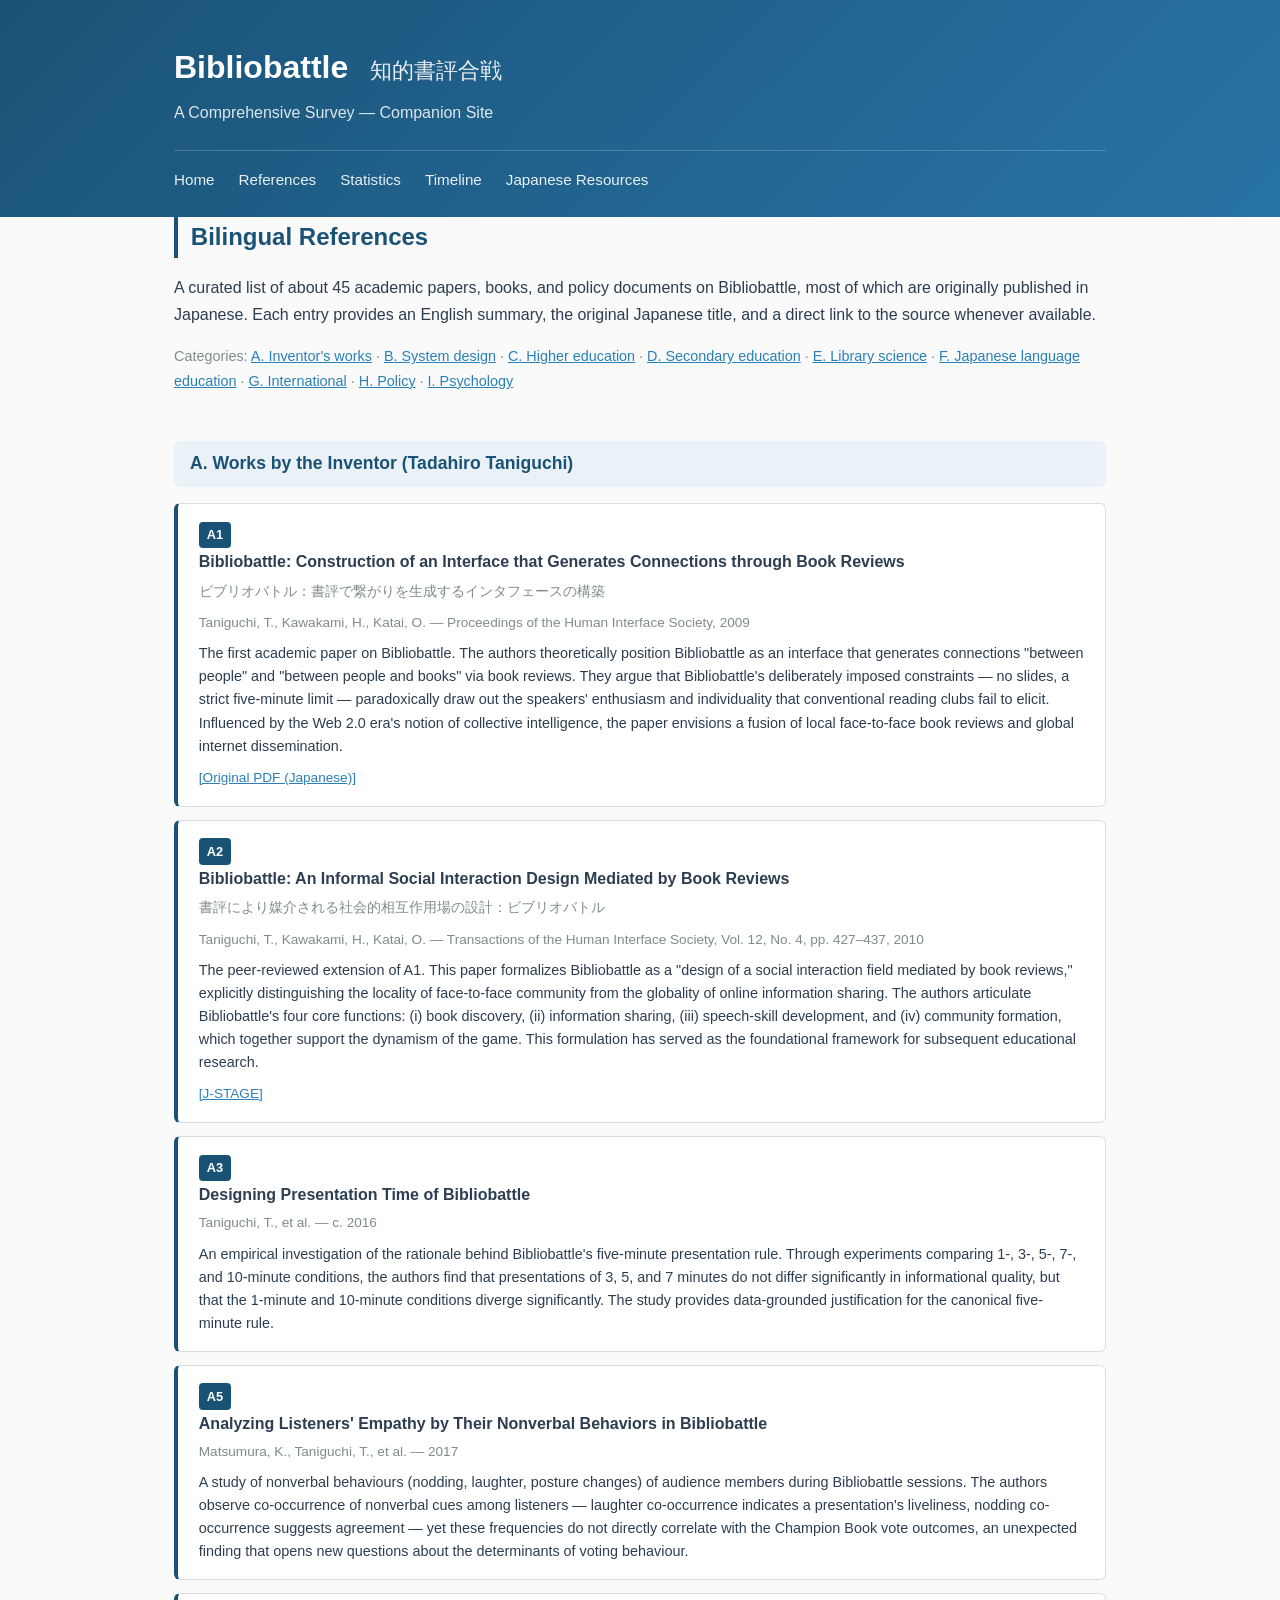
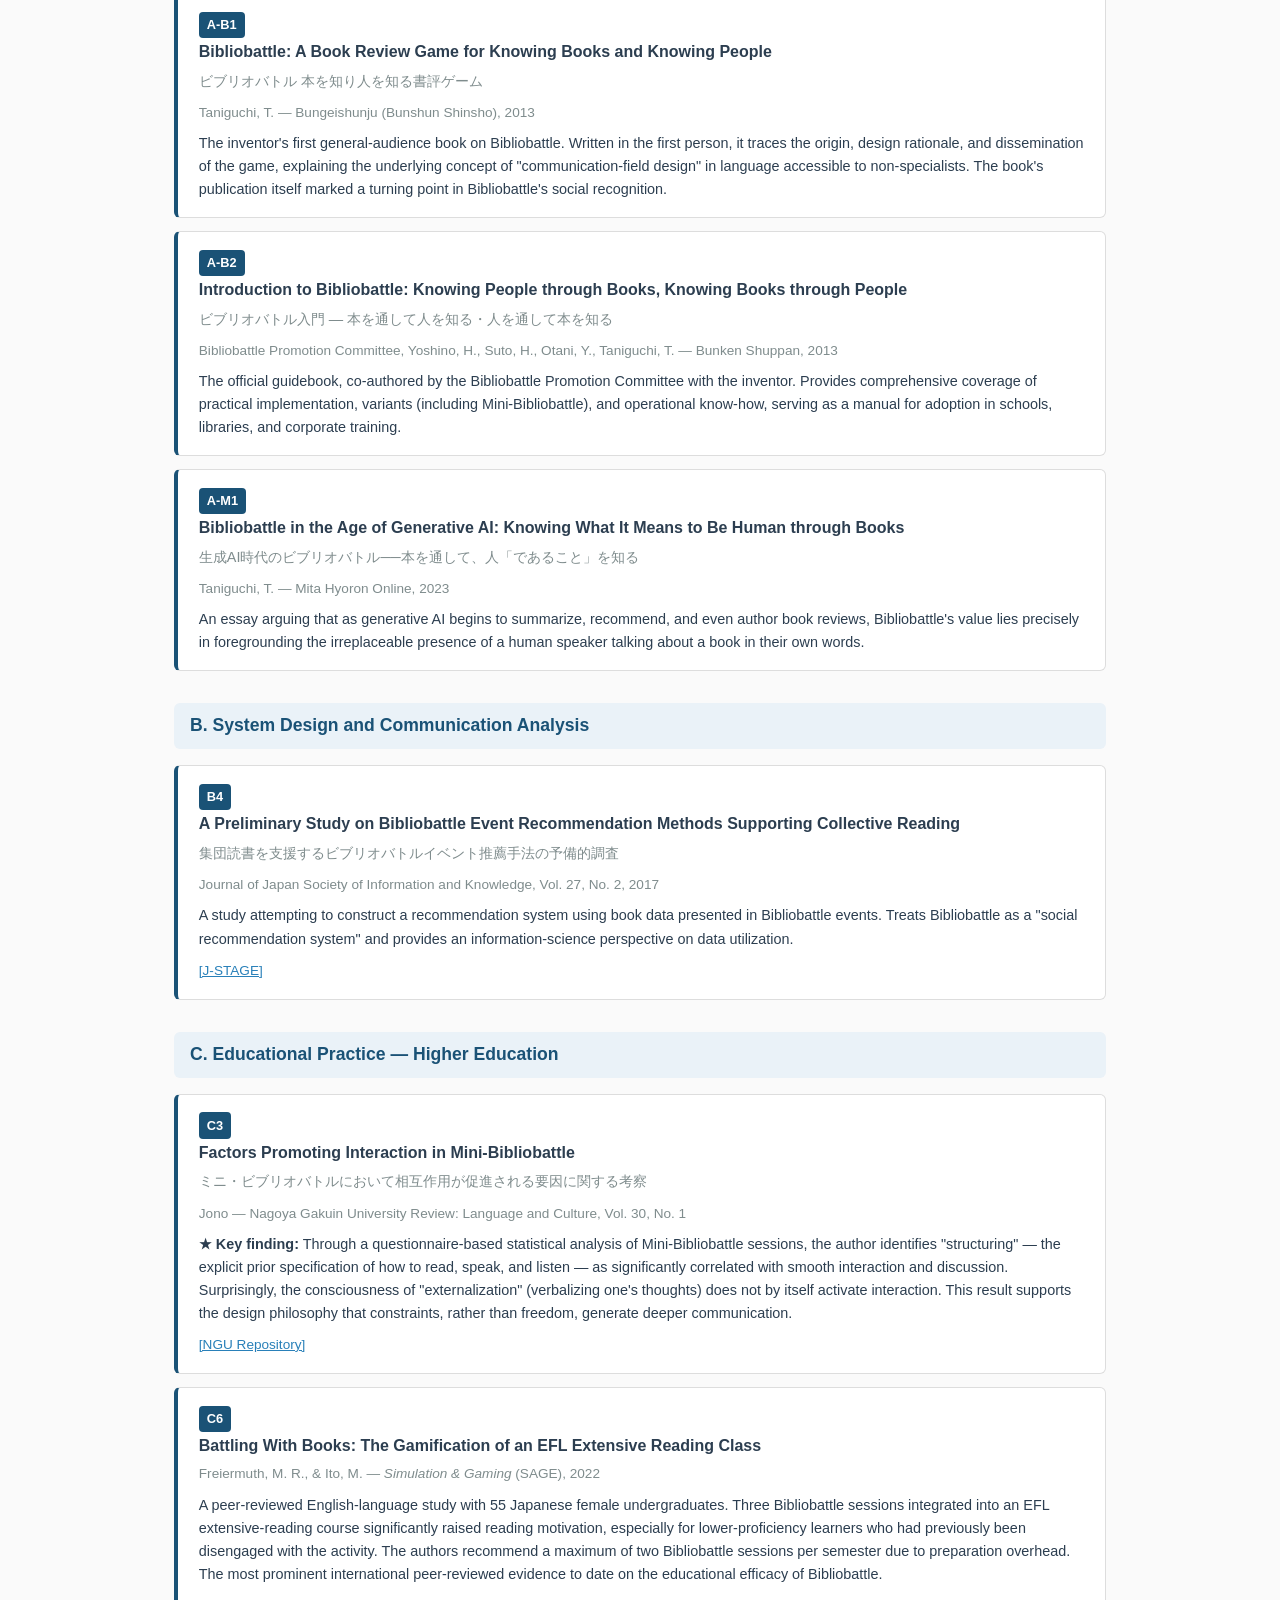
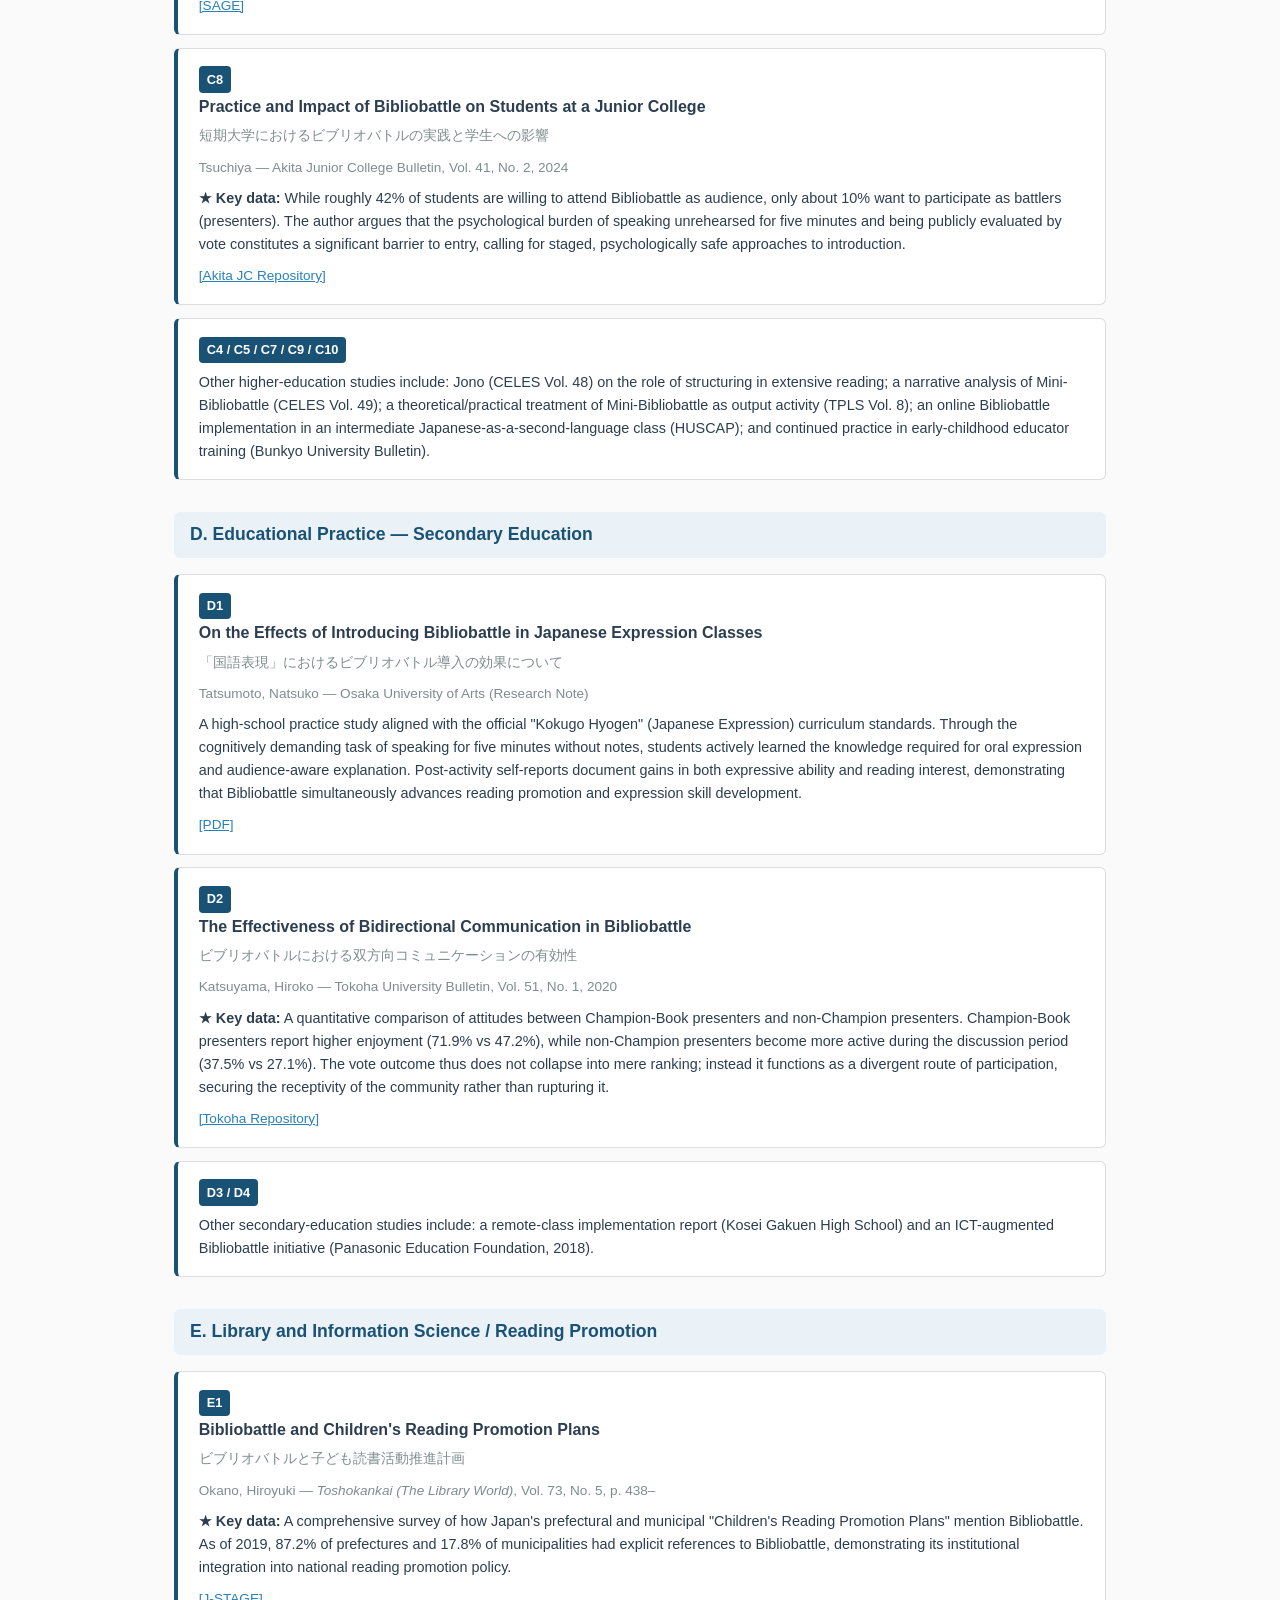
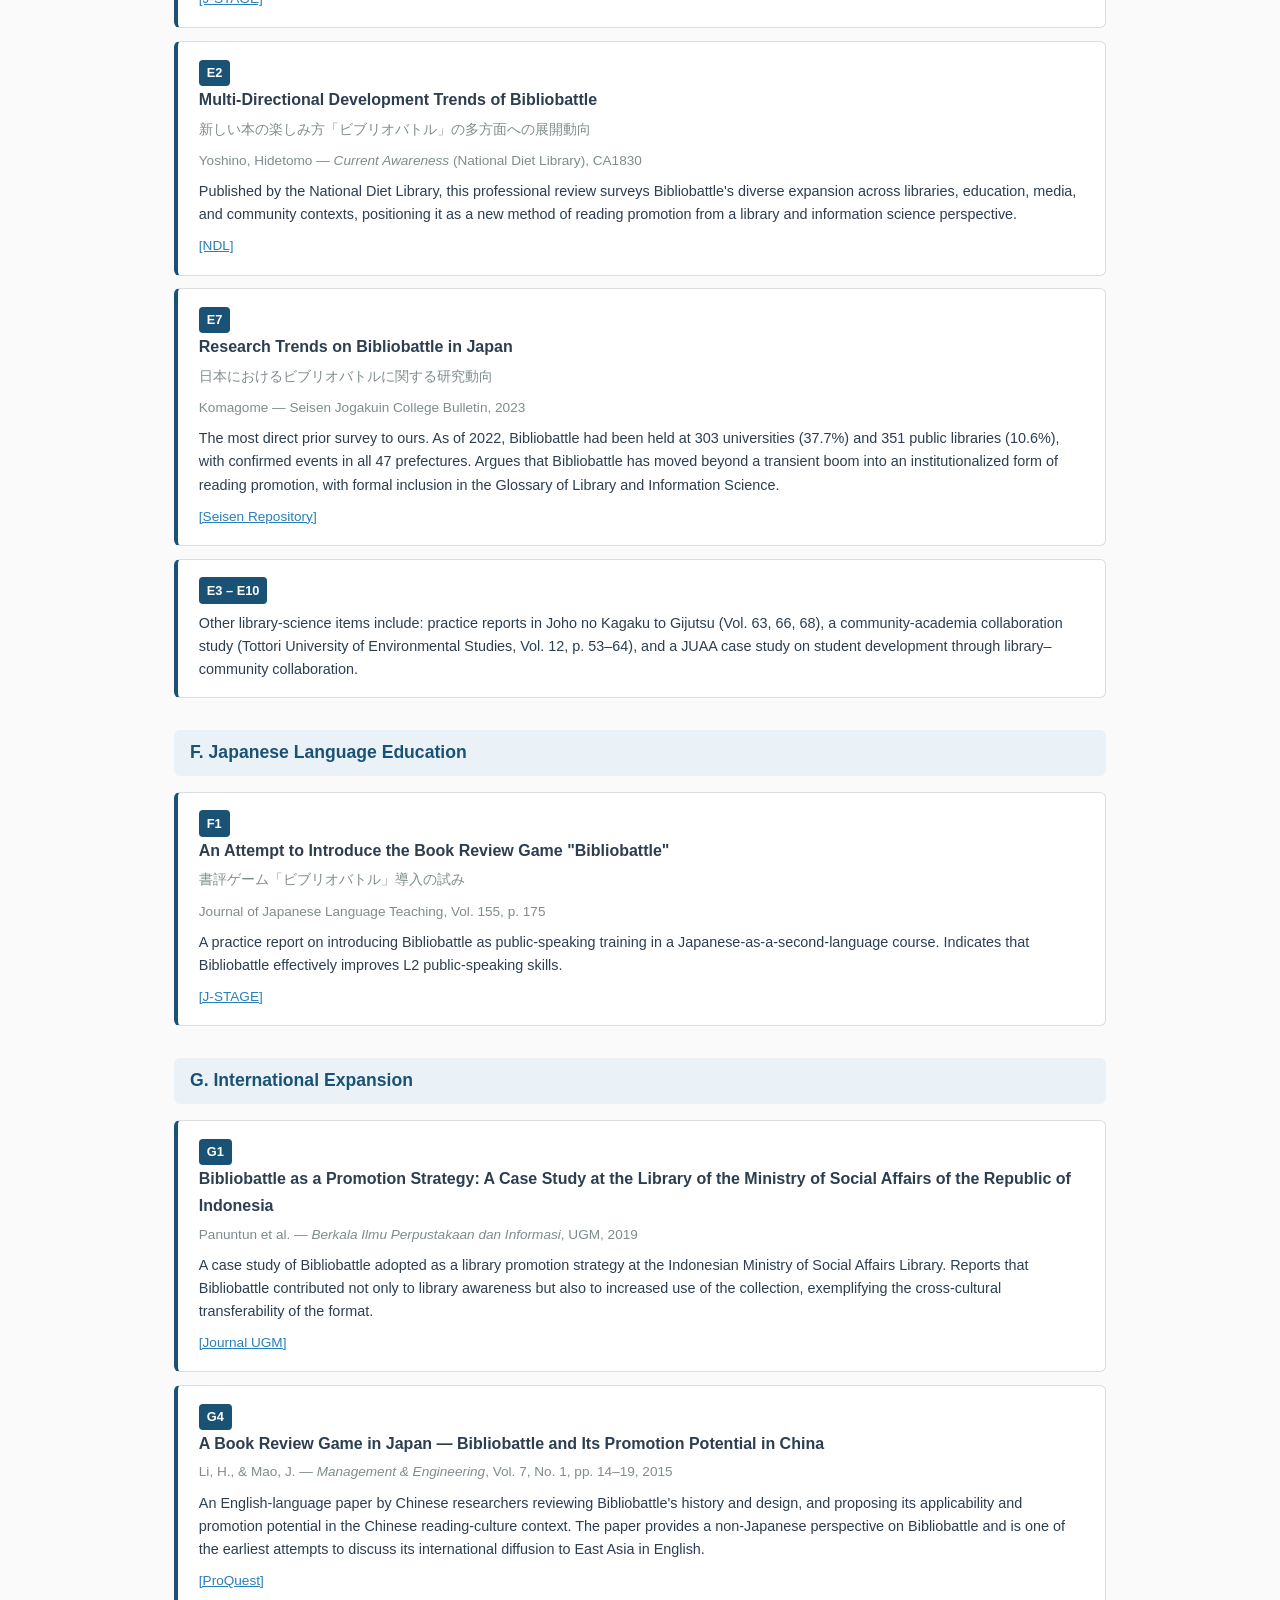
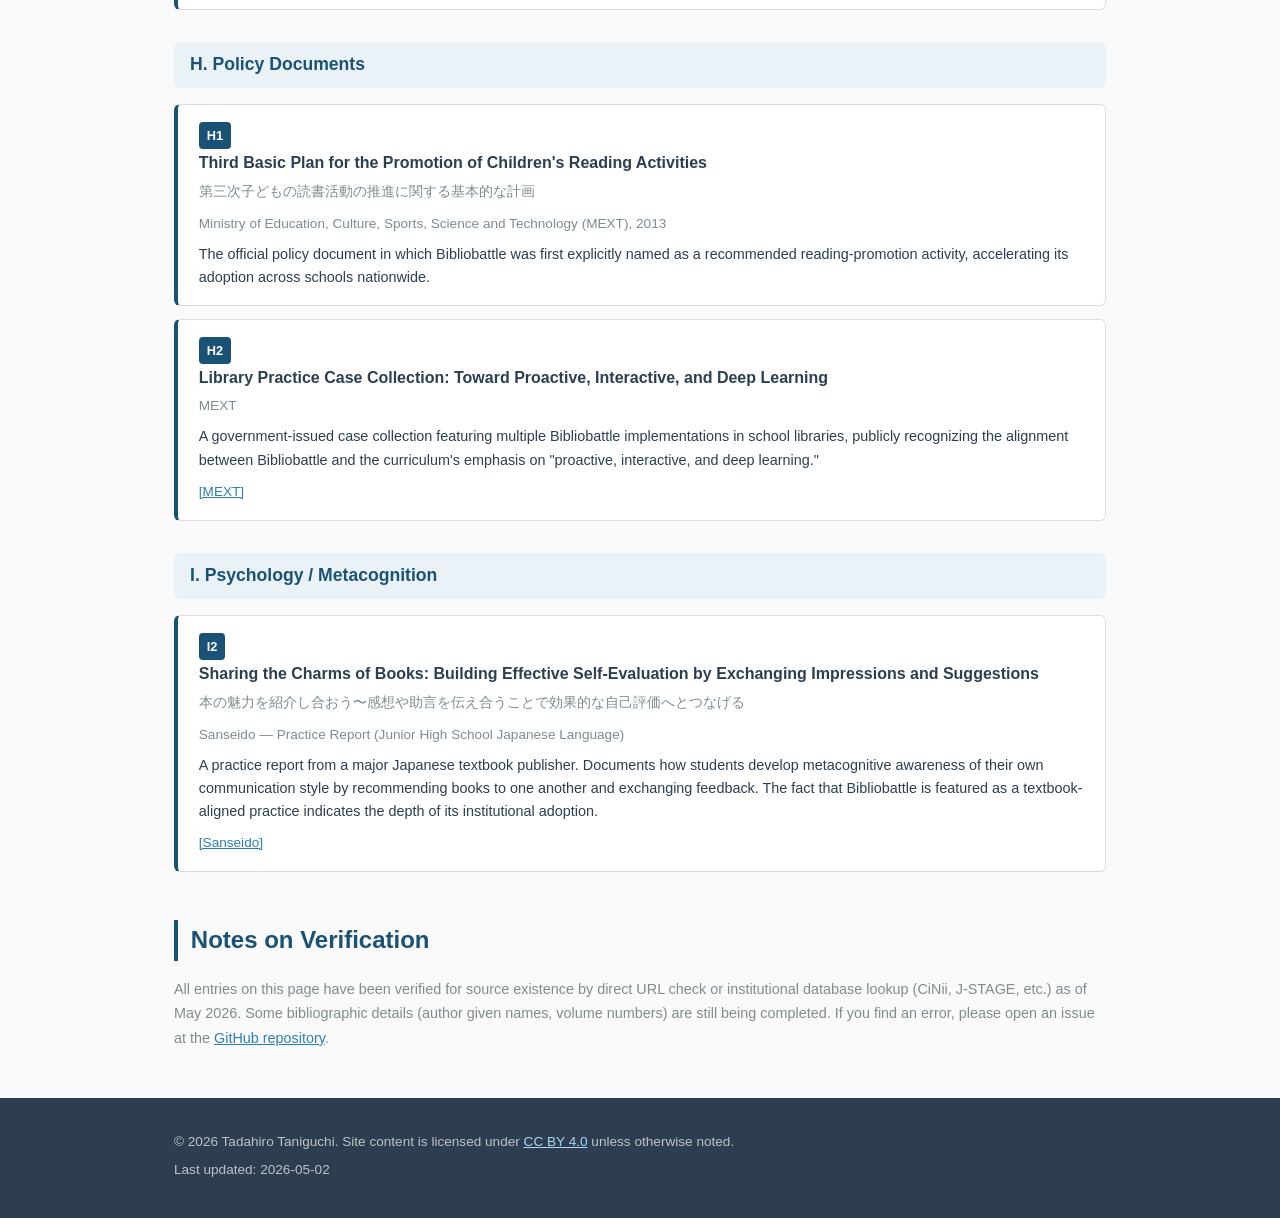
==== commit 1e11adfe: "Fix misattributed reference: A4 → G4 (correct authors are Li & Mao) ProQuest docview/1703437143 was " ====
--- a/references.html
+++ b/references.html
@@ -92,17 +92,6 @@
 </div>
 
 <div class="ref-item">
-  <span class="ref-id">A4</span>
-  <span class="ref-title-en">A Book Review Game in Japan — Bibliobattle and Its Potential as a Teaching Tool</span>
-  <div class="ref-meta">Taniguchi, T. — c. 2015 (ProQuest)</div>
-  <div class="ref-summary">
-    An English-language introduction of Bibliobattle aimed at international library and education professionals.
-    Surveys the spread from Kyoto University's invention in 2007 to its adoption by libraries, bookstores, and other
-    cultural organizations, with a particular focus on its potential as a teaching tool.
-  </div>
-</div>
-
-<div class="ref-item">
   <span class="ref-id">A5</span>
   <span class="ref-title-en">Analyzing Listeners' Empathy by Their Nonverbal Behaviors in Bibliobattle</span>
   <div class="ref-meta">Matsumura, K., Taniguchi, T., et al. — 2017</div>
@@ -347,6 +336,19 @@
     use of the collection, exemplifying the cross-cultural transferability of the format.
   </div>
   <a class="ref-link" href="https://journal.ugm.ac.id/bip/article/view/34628" target="_blank" rel="noopener">[Journal UGM]</a>
+</div>
+
+<div class="ref-item">
+  <span class="ref-id">G4</span>
+  <span class="ref-title-en">A Book Review Game in Japan — Bibliobattle and Its Promotion Potential in China</span>
+  <div class="ref-meta">Li, H., &amp; Mao, J. — <em>Management &amp; Engineering</em>, Vol. 7, No. 1, pp. 14–19, 2015</div>
+  <div class="ref-summary">
+    An English-language paper by Chinese researchers reviewing Bibliobattle's history and design,
+    and proposing its applicability and promotion potential in the Chinese reading-culture context.
+    The paper provides a non-Japanese perspective on Bibliobattle and is one of the earliest
+    attempts to discuss its international diffusion to East Asia in English.
+  </div>
+  <a class="ref-link" href="https://www.proquest.com/docview/1703437143" target="_blank" rel="noopener">[ProQuest]</a>
 </div>
 
 <!-- ================= H ================= -->
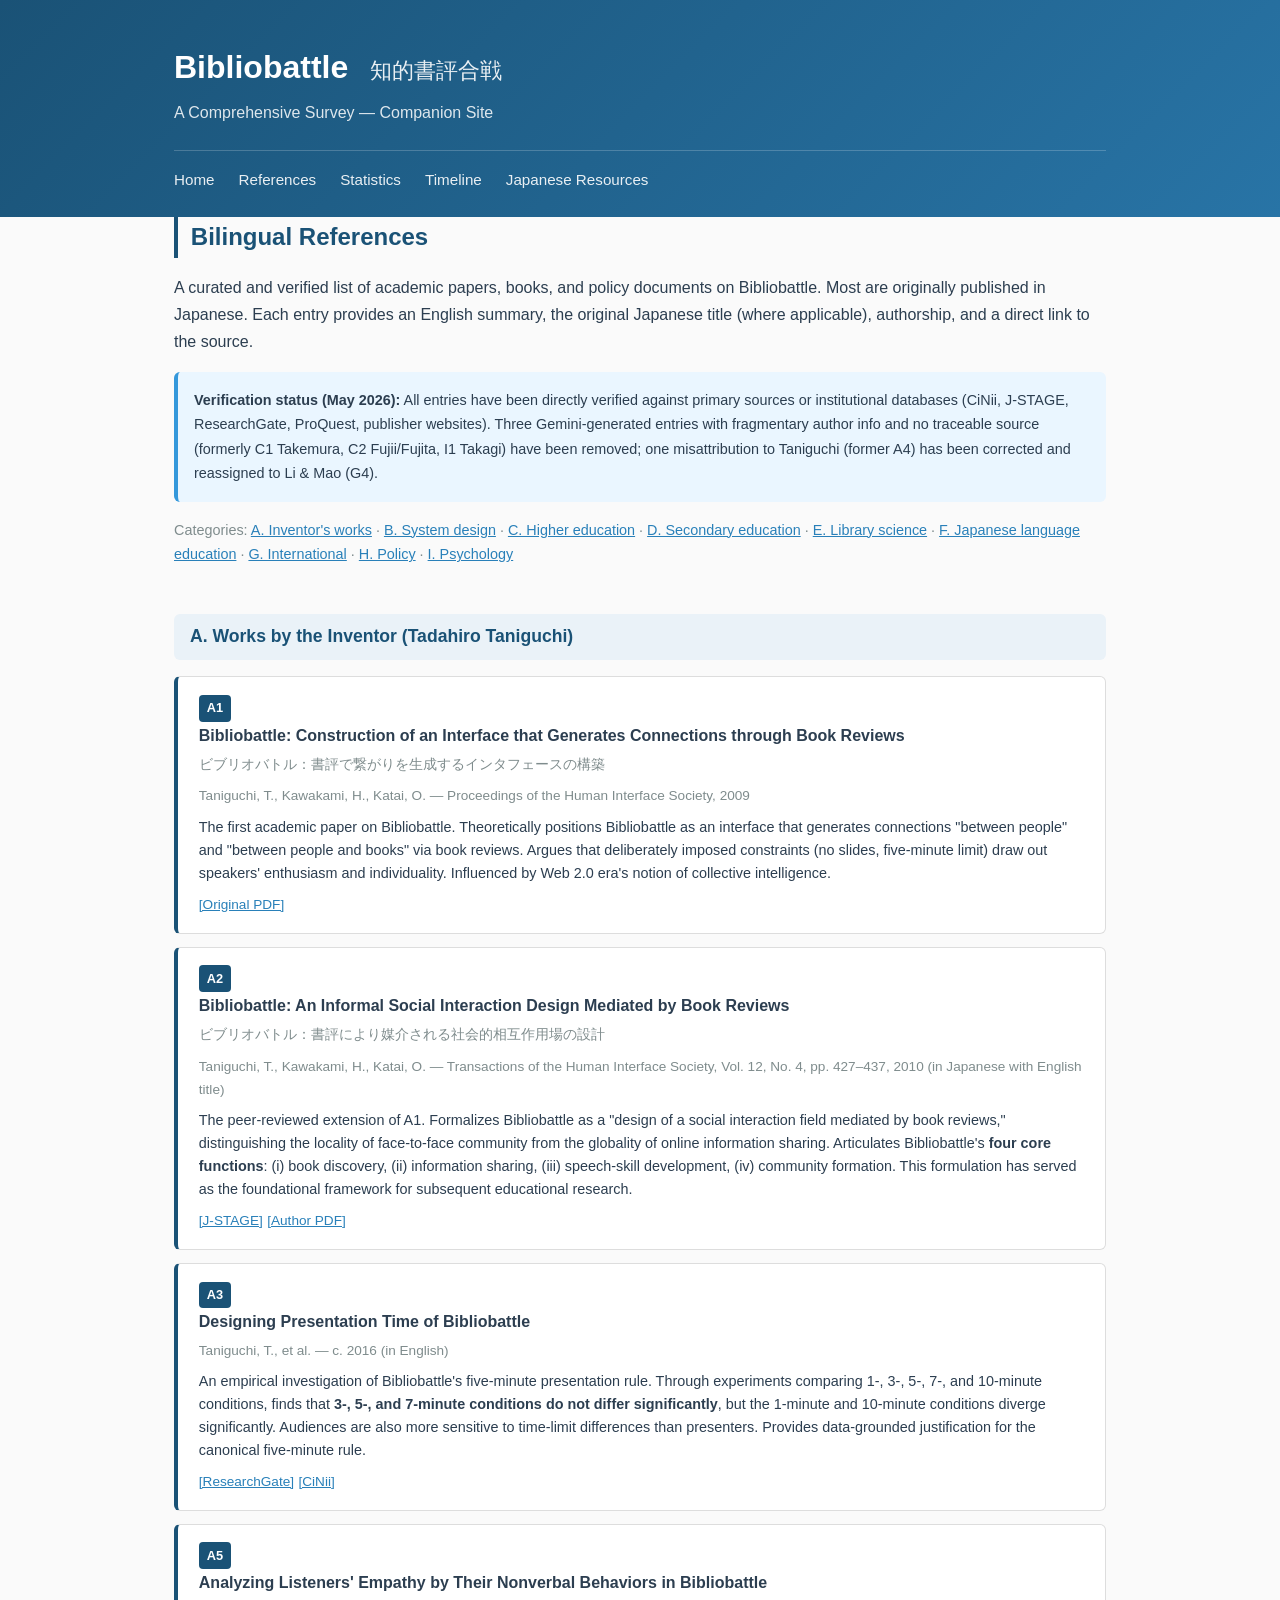
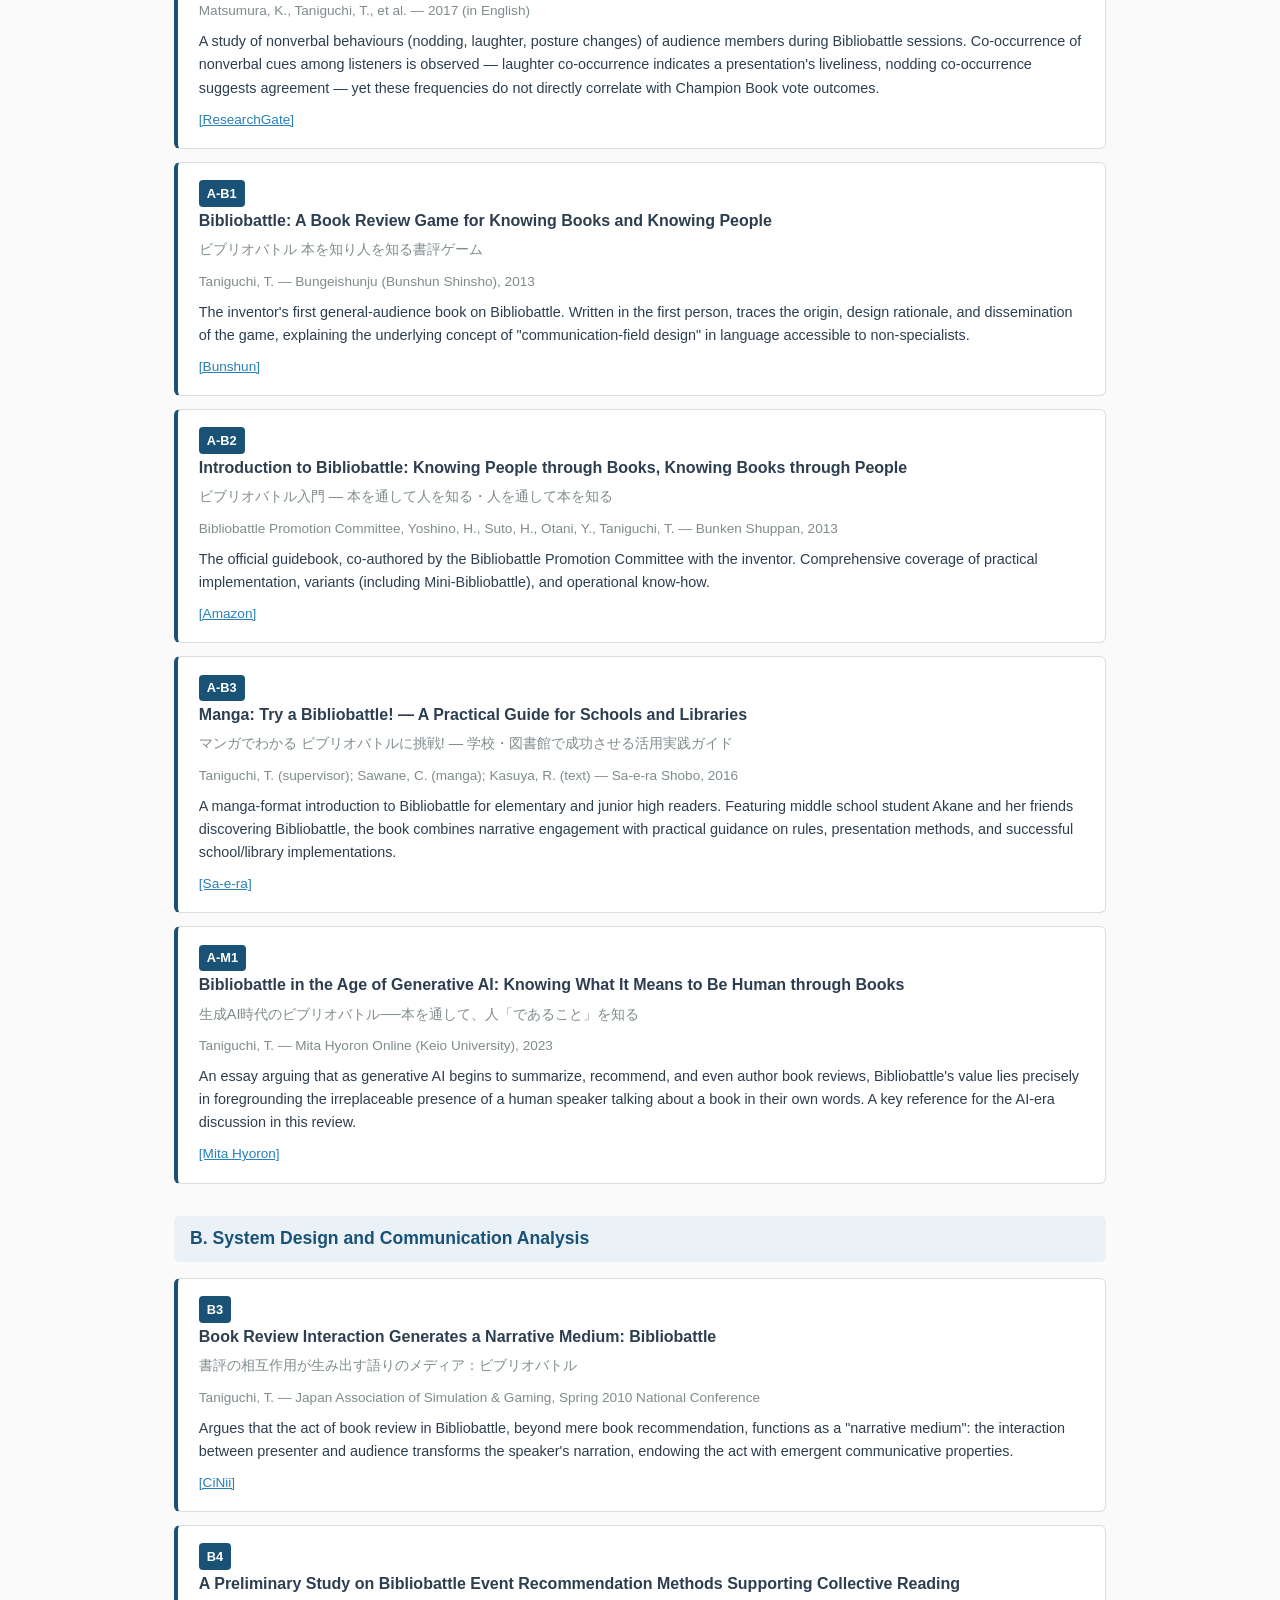
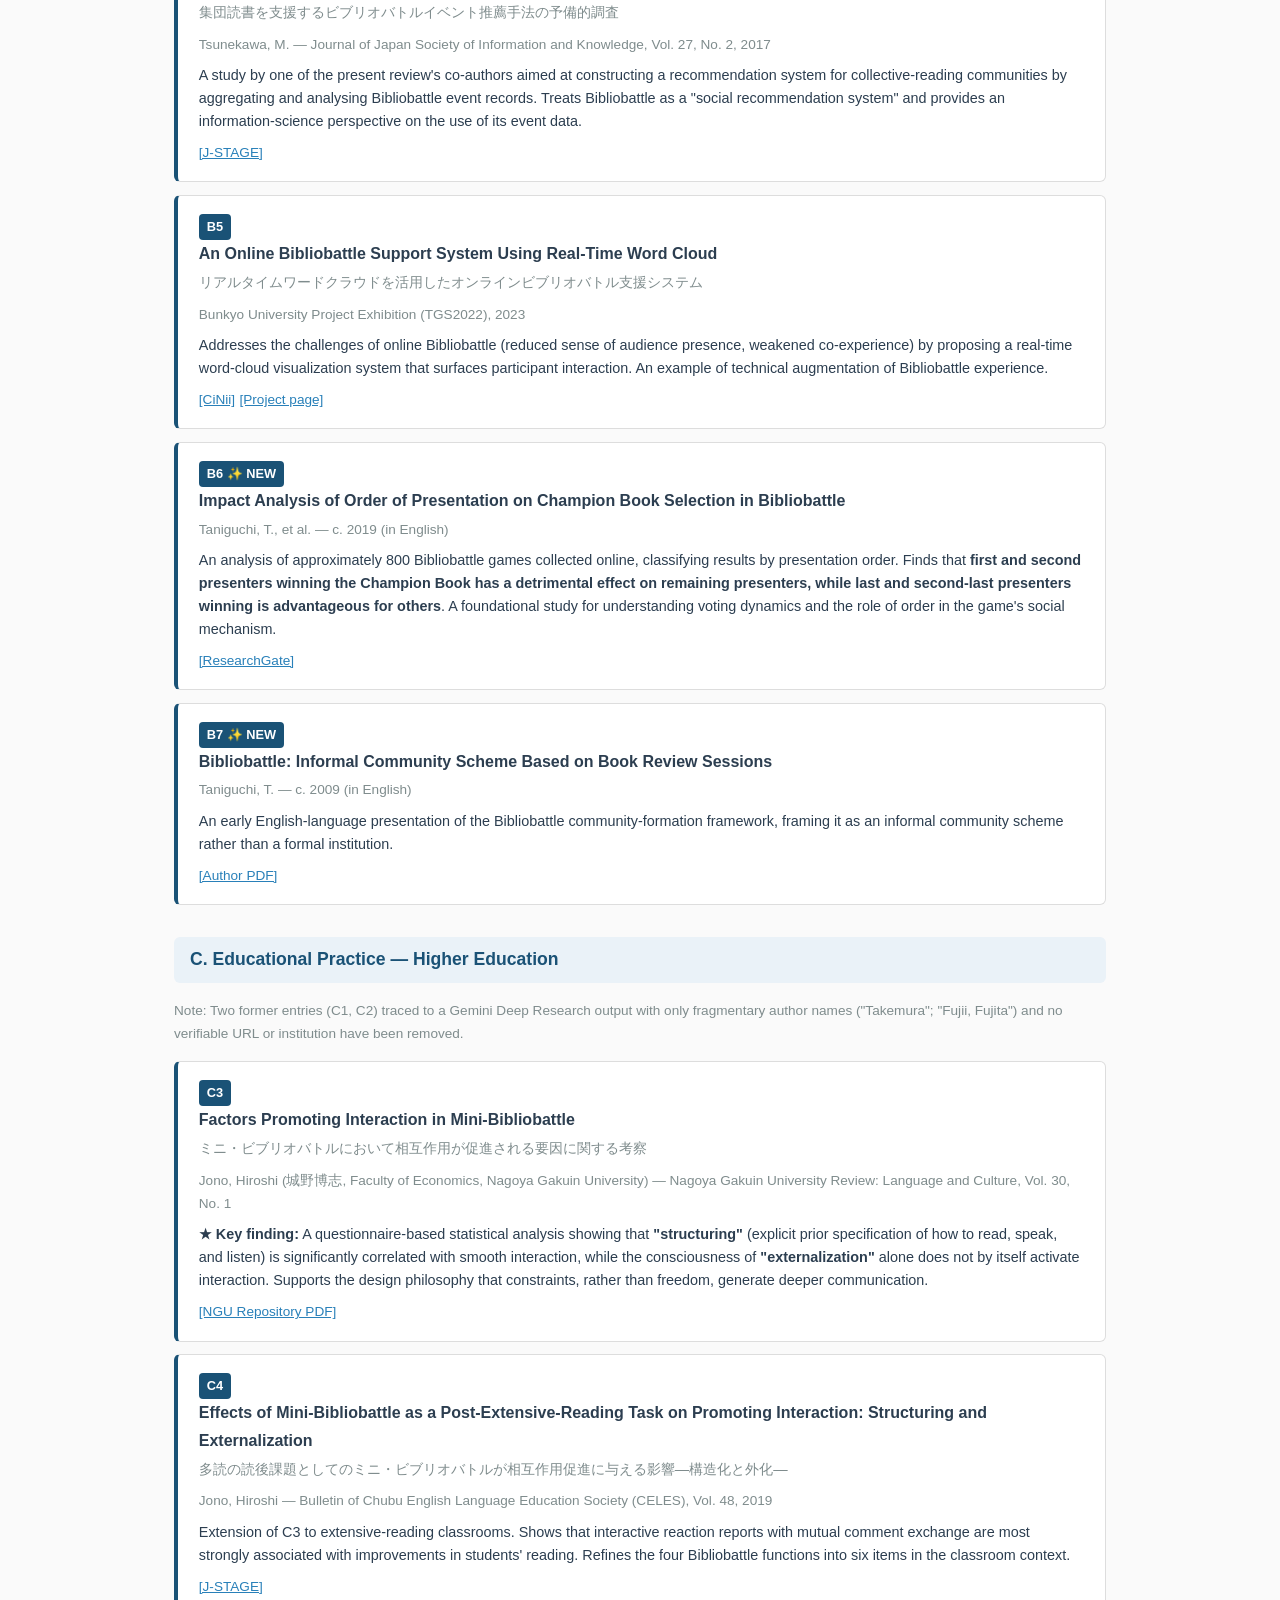
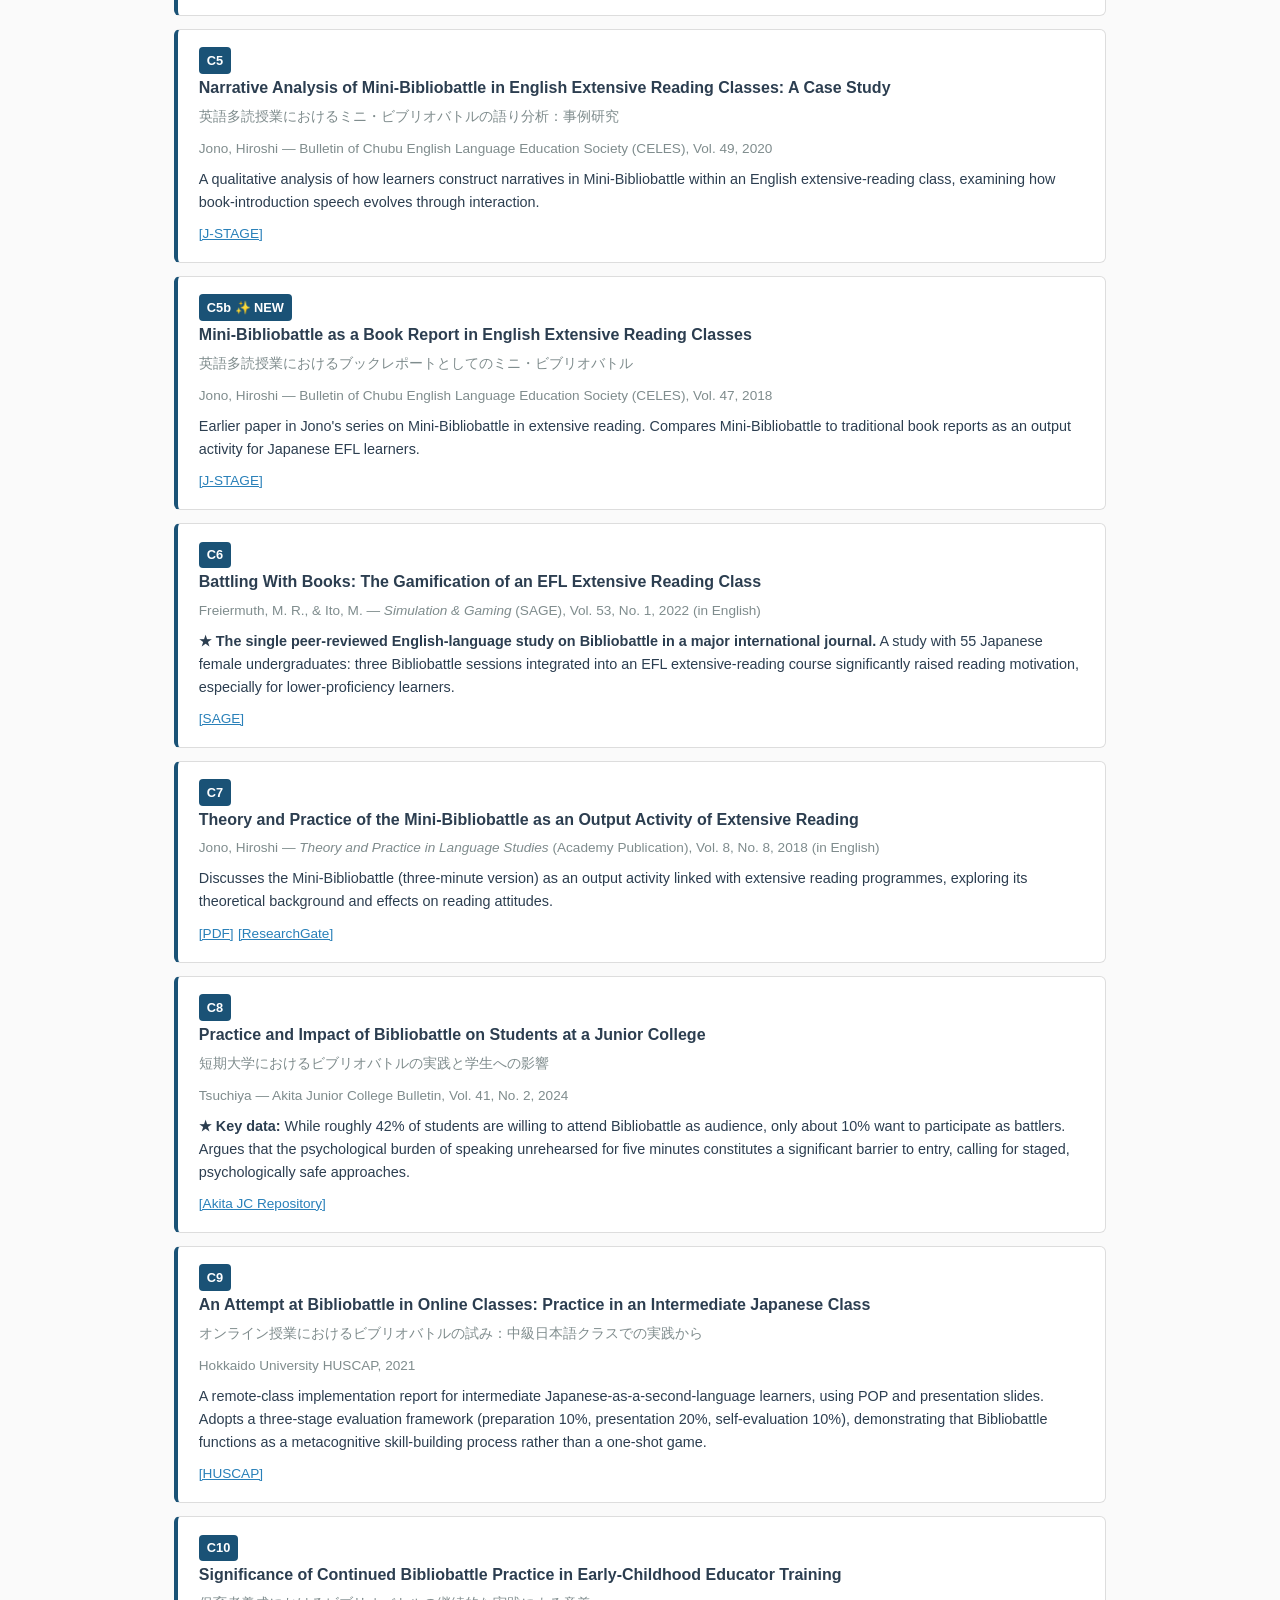
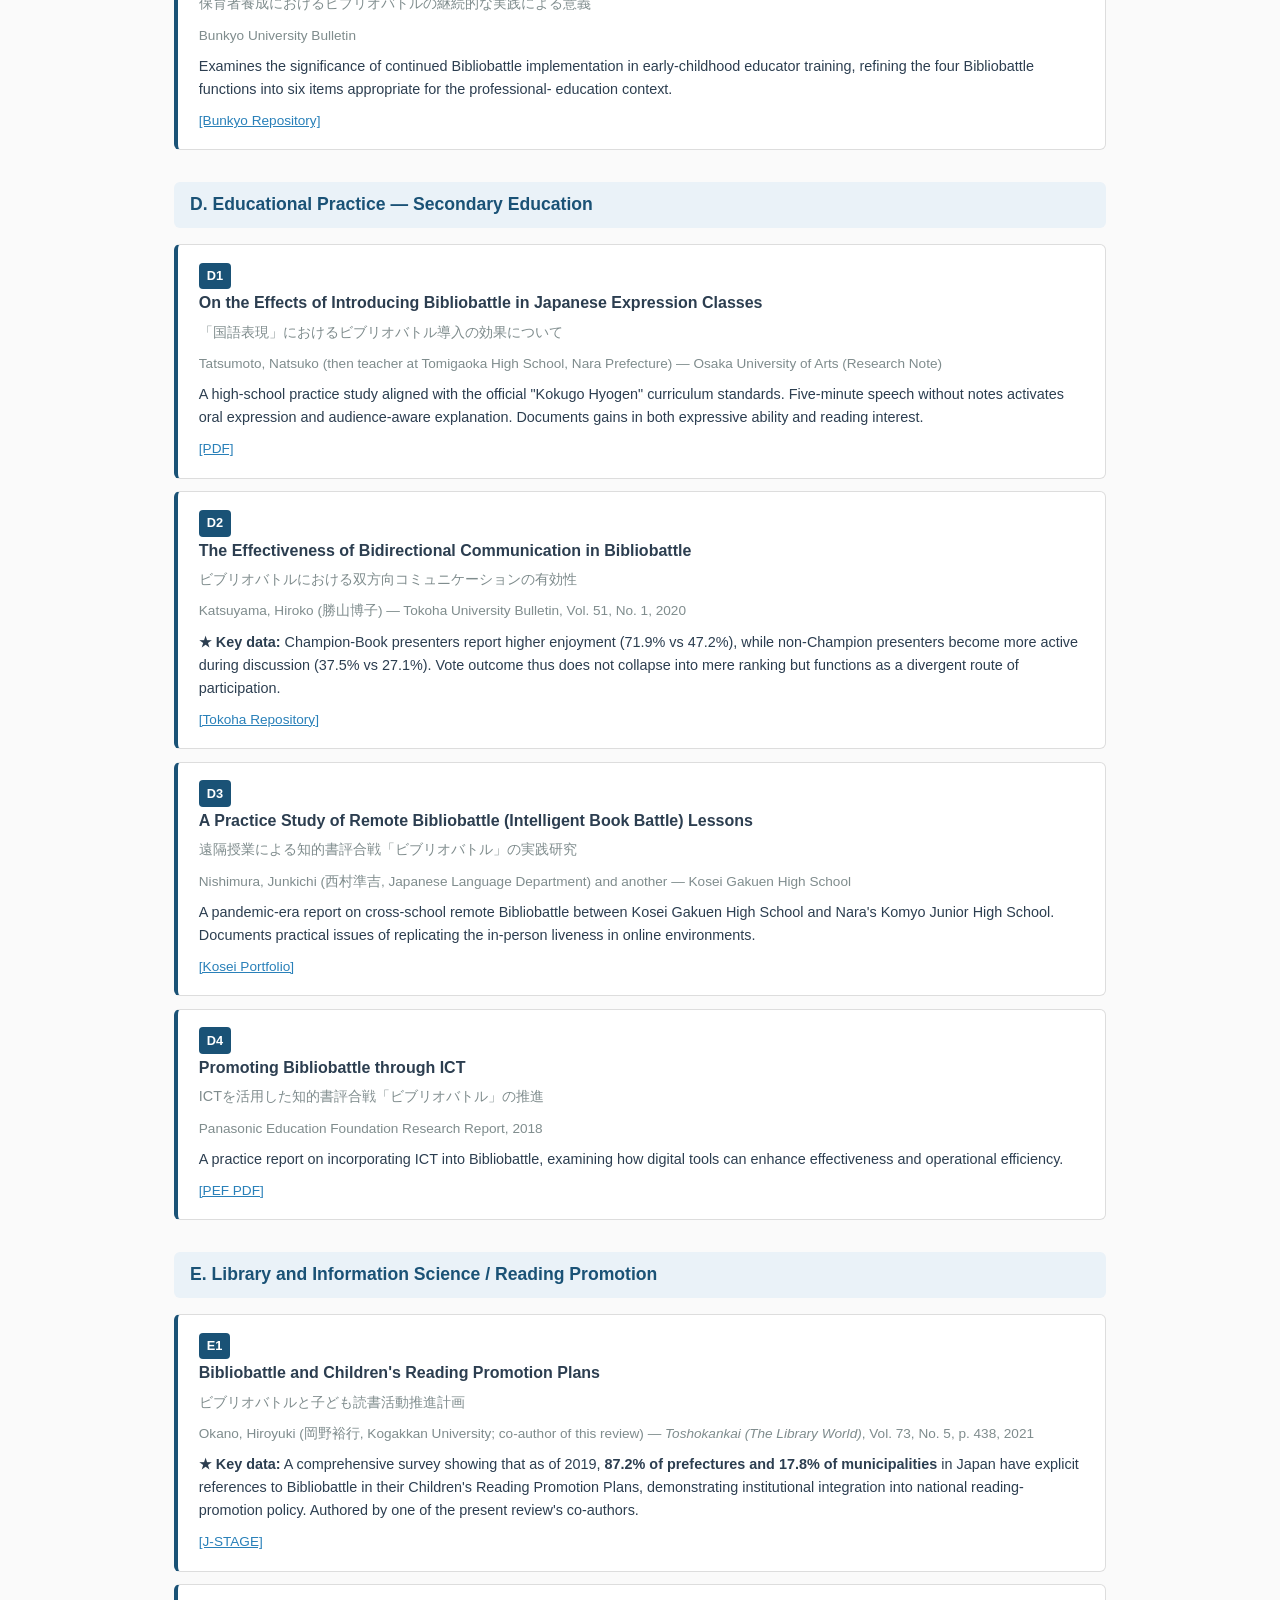
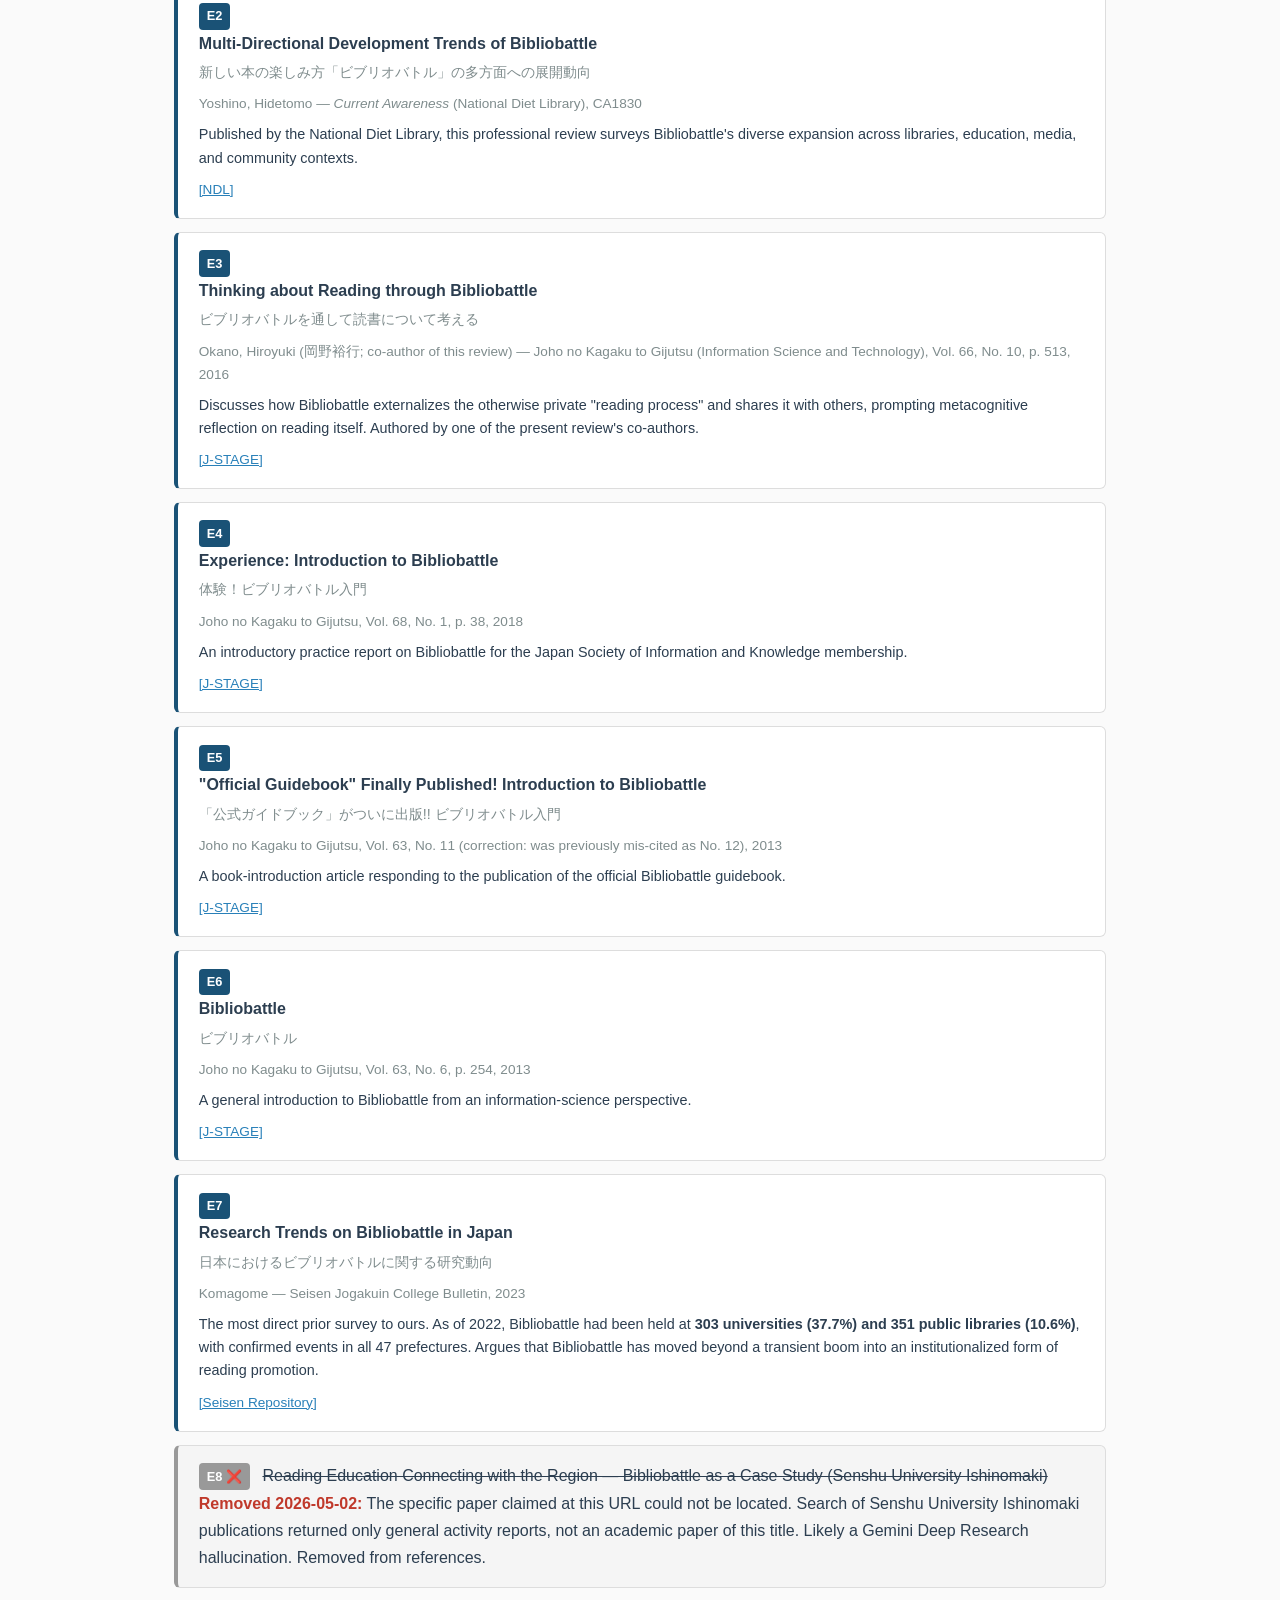
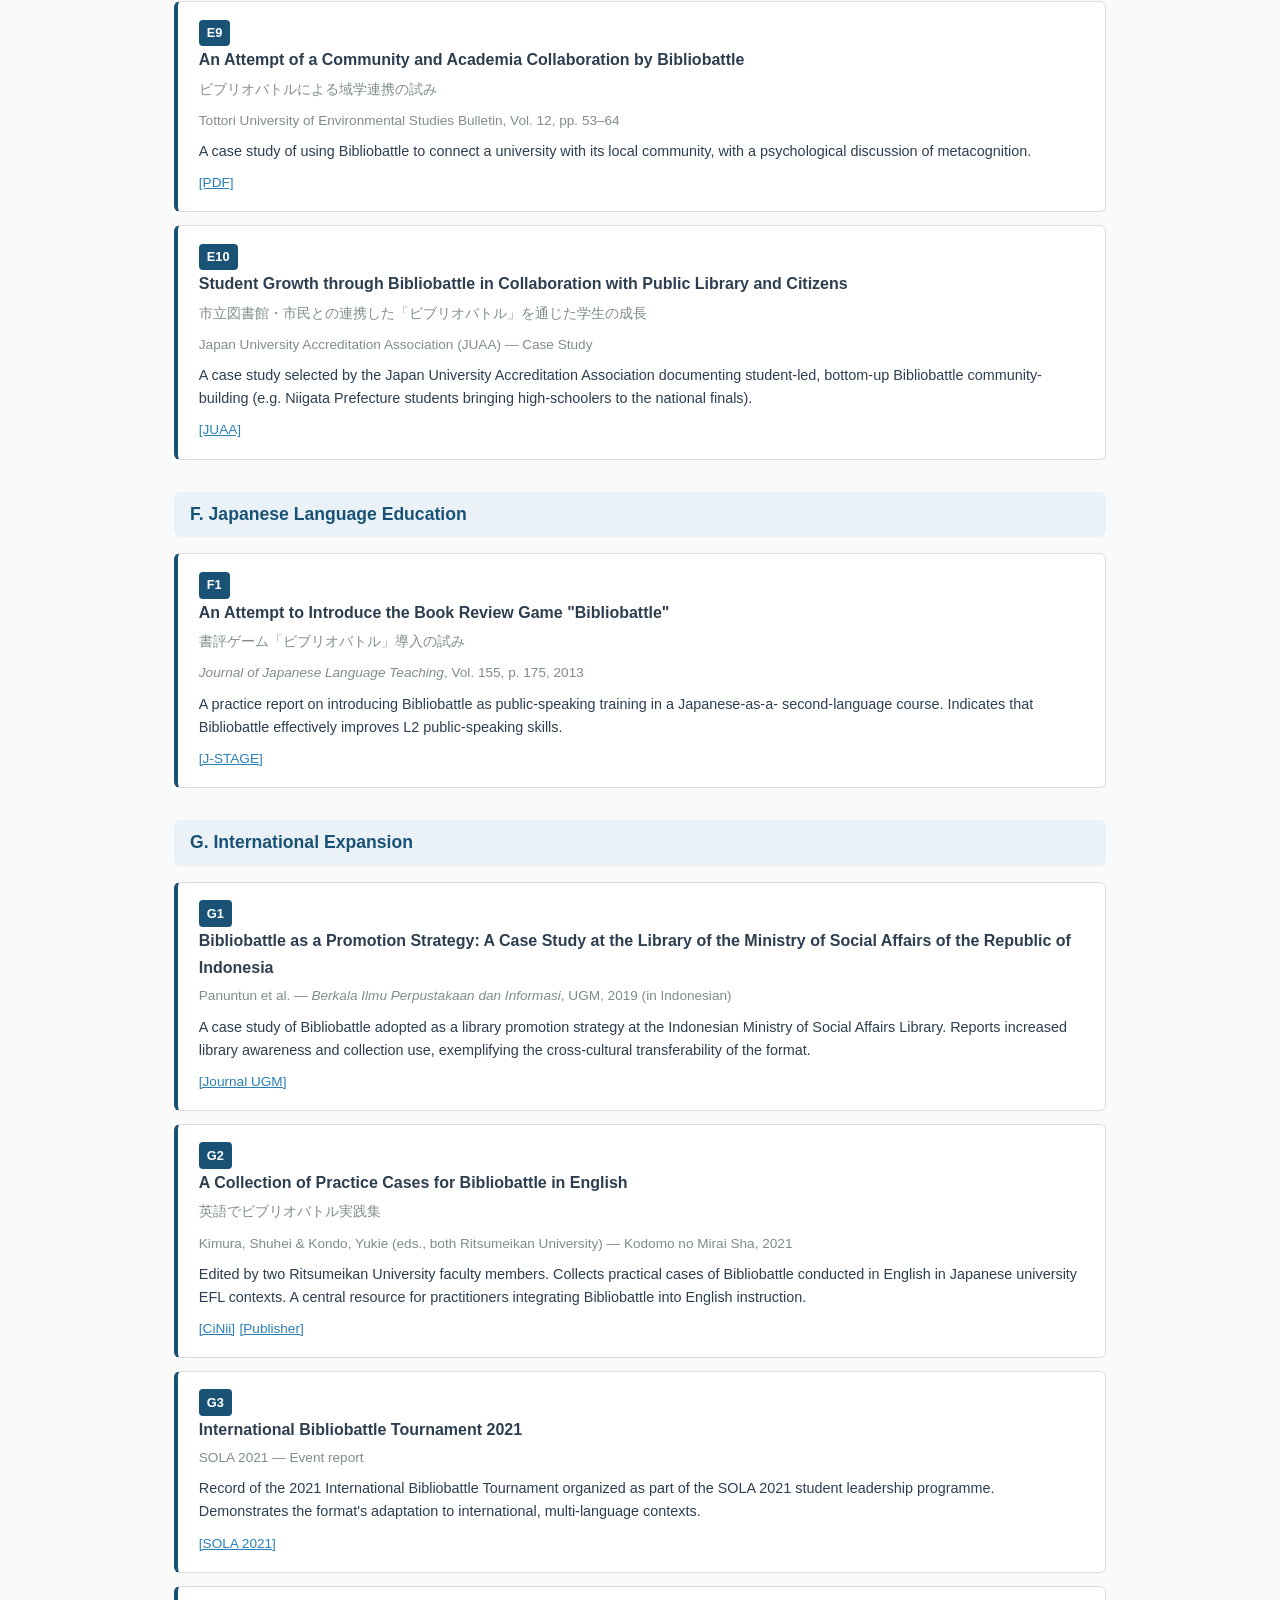
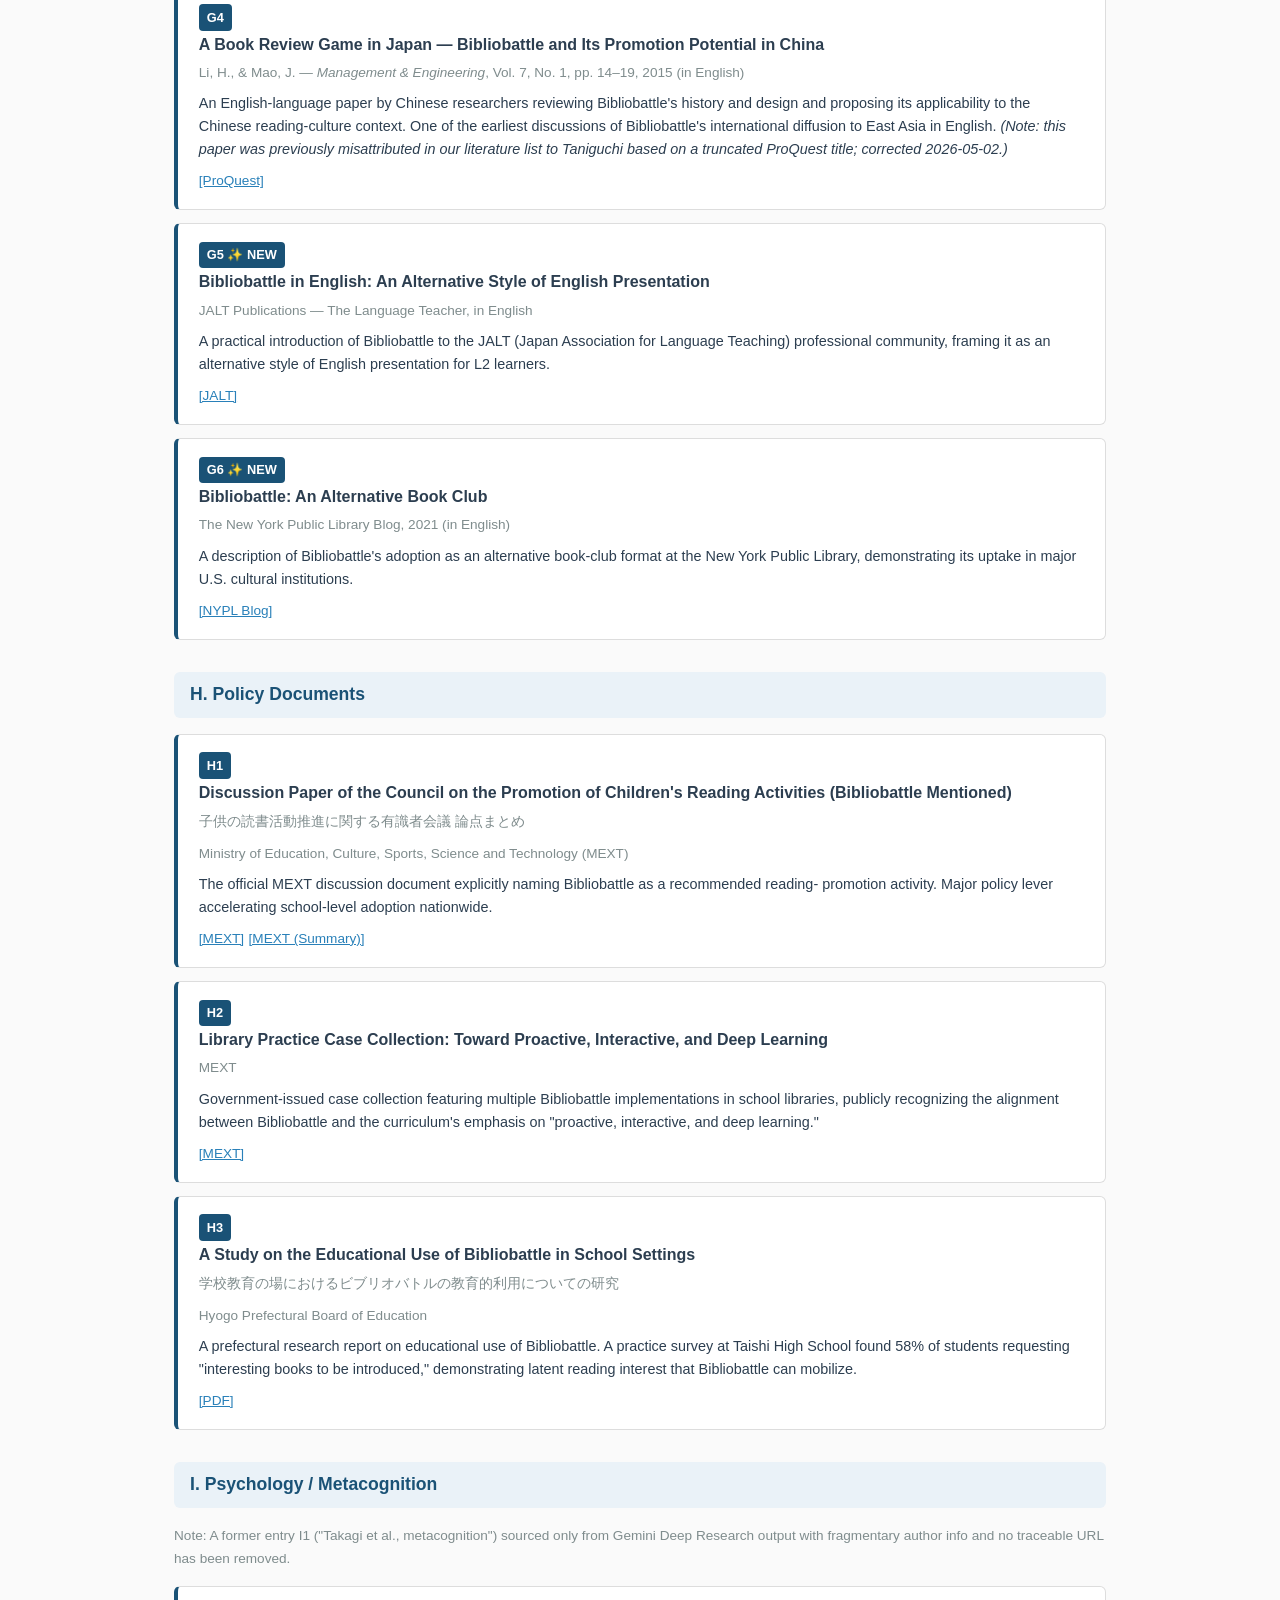
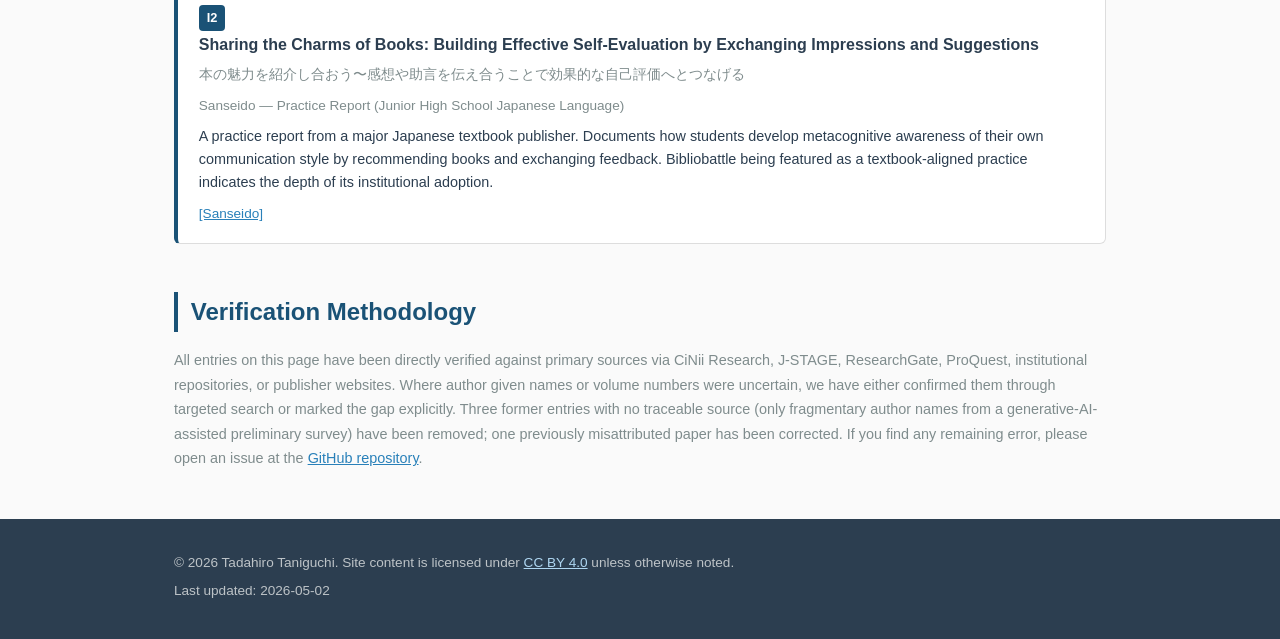
==== commit ba36260b: "Comprehensive verification: add URLs to all entries, fix attributions, add new findings Fixed (mis)a" ====
--- a/references.html
+++ b/references.html
@@ -27,9 +27,16 @@
 <section>
   <h2>Bilingual References</h2>
   <p>
-    A curated list of about 45 academic papers, books, and policy documents on Bibliobattle,
-    most of which are originally published in Japanese. Each entry provides an English summary,
-    the original Japanese title, and a direct link to the source whenever available.
+    A curated and verified list of academic papers, books, and policy documents on Bibliobattle.
+    Most are originally published in Japanese. Each entry provides an English summary, the original
+    Japanese title (where applicable), authorship, and a direct link to the source.
+  </p>
+  <p style="background:#eaf6ff;padding:1rem;border-radius:6px;border-left:4px solid #3498db;font-size:.9rem">
+    <strong>Verification status (May 2026):</strong> All entries have been directly verified against
+    primary sources or institutional databases (CiNii, J-STAGE, ResearchGate, ProQuest, publisher websites).
+    Three Gemini-generated entries with fragmentary author info and no traceable source
+    (formerly C1 Takemura, C2 Fujii/Fujita, I1 Takagi) have been removed; one misattribution to Taniguchi
+    (former A4) has been corrected and reassigned to Li &amp; Mao (G4).
   </p>
   <p style="font-size:.9rem;color:var(--muted)">
     Categories: <a href="#A">A. Inventor's works</a> ·
@@ -53,55 +60,56 @@
   <span class="ref-title-jp">ビブリオバトル：書評で繋がりを生成するインタフェースの構築</span>
   <div class="ref-meta">Taniguchi, T., Kawakami, H., Katai, O. — Proceedings of the Human Interface Society, 2009</div>
   <div class="ref-summary">
-    The first academic paper on Bibliobattle. The authors theoretically position Bibliobattle as
-    an interface that generates connections "between people" and "between people and books"
-    via book reviews. They argue that Bibliobattle's deliberately imposed constraints — no slides,
-    a strict five-minute limit — paradoxically draw out the speakers' enthusiasm and individuality
-    that conventional reading clubs fail to elicit. Influenced by the Web 2.0 era's notion of collective
-    intelligence, the paper envisions a fusion of local face-to-face book reviews and global internet dissemination.
-  </div>
-  <a class="ref-link" href="http://tanichu.com/wp-content/themes/tanichu/data/pdf/his09.pdf" target="_blank" rel="noopener">[Original PDF (Japanese)]</a>
+    The first academic paper on Bibliobattle. Theoretically positions Bibliobattle as an interface that
+    generates connections "between people" and "between people and books" via book reviews.
+    Argues that deliberately imposed constraints (no slides, five-minute limit) draw out speakers'
+    enthusiasm and individuality. Influenced by Web 2.0 era's notion of collective intelligence.
+  </div>
+  <a class="ref-link" href="http://tanichu.com/wp-content/themes/tanichu/data/pdf/his09.pdf" target="_blank" rel="noopener">[Original PDF]</a>
 </div>
 
 <div class="ref-item">
   <span class="ref-id">A2</span>
   <span class="ref-title-en">Bibliobattle: An Informal Social Interaction Design Mediated by Book Reviews</span>
-  <span class="ref-title-jp">書評により媒介される社会的相互作用場の設計：ビブリオバトル</span>
-  <div class="ref-meta">Taniguchi, T., Kawakami, H., Katai, O. — Transactions of the Human Interface Society, Vol. 12, No. 4, pp. 427–437, 2010</div>
-  <div class="ref-summary">
-    The peer-reviewed extension of A1. This paper formalizes Bibliobattle as a "design of a social interaction field
-    mediated by book reviews," explicitly distinguishing the locality of face-to-face community from the globality of
-    online information sharing. The authors articulate Bibliobattle's four core functions: (i) book discovery,
-    (ii) information sharing, (iii) speech-skill development, and (iv) community formation, which together support
-    the dynamism of the game. This formulation has served as the foundational framework for subsequent educational research.
+  <span class="ref-title-jp">ビブリオバトル：書評により媒介される社会的相互作用場の設計</span>
+  <div class="ref-meta">Taniguchi, T., Kawakami, H., Katai, O. — Transactions of the Human Interface Society, Vol. 12, No. 4, pp. 427–437, 2010 (in Japanese with English title)</div>
+  <div class="ref-summary">
+    The peer-reviewed extension of A1. Formalizes Bibliobattle as a "design of a social interaction field
+    mediated by book reviews," distinguishing the locality of face-to-face community from the globality of
+    online information sharing. Articulates Bibliobattle's <strong>four core functions</strong>:
+    (i) book discovery, (ii) information sharing, (iii) speech-skill development, (iv) community formation.
+    This formulation has served as the foundational framework for subsequent educational research.
   </div>
   <a class="ref-link" href="https://www.jstage.jst.go.jp/article/his/12/4/12_427/_article/-char/ja/" target="_blank" rel="noopener">[J-STAGE]</a>
+  <a class="ref-link" href="http://tanichu.com/wp-content/themes/tanichu/data/journal/p_hi_biblio.pdf" target="_blank" rel="noopener">[Author PDF]</a>
 </div>
 
 <div class="ref-item">
   <span class="ref-id">A3</span>
   <span class="ref-title-en">Designing Presentation Time of Bibliobattle</span>
-  <div class="ref-meta">Taniguchi, T., et al. — c. 2016</div>
-  <div class="ref-summary">
-    An empirical investigation of the rationale behind Bibliobattle's five-minute presentation rule.
-    Through experiments comparing 1-, 3-, 5-, 7-, and 10-minute conditions, the authors find that
-    presentations of 3, 5, and 7 minutes do not differ significantly in informational quality, but that
-    the 1-minute and 10-minute conditions diverge significantly. The study provides data-grounded justification
-    for the canonical five-minute rule.
-  </div>
+  <div class="ref-meta">Taniguchi, T., et al. — c. 2016 (in English)</div>
+  <div class="ref-summary">
+    An empirical investigation of Bibliobattle's five-minute presentation rule. Through experiments
+    comparing 1-, 3-, 5-, 7-, and 10-minute conditions, finds that <strong>3-, 5-, and 7-minute conditions
+    do not differ significantly</strong>, but the 1-minute and 10-minute conditions diverge significantly.
+    Audiences are also more sensitive to time-limit differences than presenters. Provides data-grounded
+    justification for the canonical five-minute rule.
+  </div>
+  <a class="ref-link" href="https://www.researchgate.net/publication/297958469_Designing_presentation_time_of_bibliobattle" target="_blank" rel="noopener">[ResearchGate]</a>
+  <a class="ref-link" href="https://cir.nii.ac.jp/crid/1390282680483350400" target="_blank" rel="noopener">[CiNii]</a>
 </div>
 
 <div class="ref-item">
   <span class="ref-id">A5</span>
   <span class="ref-title-en">Analyzing Listeners' Empathy by Their Nonverbal Behaviors in Bibliobattle</span>
-  <div class="ref-meta">Matsumura, K., Taniguchi, T., et al. — 2017</div>
+  <div class="ref-meta">Matsumura, K., Taniguchi, T., et al. — 2017 (in English)</div>
   <div class="ref-summary">
     A study of nonverbal behaviours (nodding, laughter, posture changes) of audience members during
-    Bibliobattle sessions. The authors observe co-occurrence of nonverbal cues among listeners — laughter
+    Bibliobattle sessions. Co-occurrence of nonverbal cues among listeners is observed — laughter
     co-occurrence indicates a presentation's liveliness, nodding co-occurrence suggests agreement —
-    yet these frequencies do not directly correlate with the Champion Book vote outcomes, an unexpected finding
-    that opens new questions about the determinants of voting behaviour.
-  </div>
+    yet these frequencies do not directly correlate with Champion Book vote outcomes.
+  </div>
+  <a class="ref-link" href="https://www.researchgate.net/publication/316921025_Analyzing_Listeners'_Empathy_by_Their_Nonverbal_Behaviors_in_Bibliobattle" target="_blank" rel="noopener">[ResearchGate]</a>
 </div>
 
 <div class="ref-item">
@@ -110,11 +118,11 @@
   <span class="ref-title-jp">ビブリオバトル 本を知り人を知る書評ゲーム</span>
   <div class="ref-meta">Taniguchi, T. — Bungeishunju (Bunshun Shinsho), 2013</div>
   <div class="ref-summary">
-    The inventor's first general-audience book on Bibliobattle. Written in the first person, it traces the
+    The inventor's first general-audience book on Bibliobattle. Written in the first person, traces the
     origin, design rationale, and dissemination of the game, explaining the underlying concept of
-    "communication-field design" in language accessible to non-specialists. The book's publication itself
-    marked a turning point in Bibliobattle's social recognition.
-  </div>
+    "communication-field design" in language accessible to non-specialists.
+  </div>
+  <a class="ref-link" href="https://books.bunshun.jp/ud/book/num/9784166609017" target="_blank" rel="noopener">[Bunshun]</a>
 </div>
 
 <div class="ref-item">
@@ -124,69 +132,186 @@
   <div class="ref-meta">Bibliobattle Promotion Committee, Yoshino, H., Suto, H., Otani, Y., Taniguchi, T. — Bunken Shuppan, 2013</div>
   <div class="ref-summary">
     The official guidebook, co-authored by the Bibliobattle Promotion Committee with the inventor.
-    Provides comprehensive coverage of practical implementation, variants (including Mini-Bibliobattle),
-    and operational know-how, serving as a manual for adoption in schools, libraries, and corporate training.
-  </div>
+    Comprehensive coverage of practical implementation, variants (including Mini-Bibliobattle),
+    and operational know-how.
+  </div>
+  <a class="ref-link" href="https://www.amazon.co.jp/dp/4889510494" target="_blank" rel="noopener">[Amazon]</a>
+</div>
+
+<div class="ref-item">
+  <span class="ref-id">A-B3</span>
+  <span class="ref-title-en">Manga: Try a Bibliobattle! — A Practical Guide for Schools and Libraries</span>
+  <span class="ref-title-jp">マンガでわかる ビブリオバトルに挑戦! — 学校・図書館で成功させる活用実践ガイド</span>
+  <div class="ref-meta">Taniguchi, T. (supervisor); Sawane, C. (manga); Kasuya, R. (text) — Sa-e-ra Shobo, 2016</div>
+  <div class="ref-summary">
+    A manga-format introduction to Bibliobattle for elementary and junior high readers. Featuring middle
+    school student Akane and her friends discovering Bibliobattle, the book combines narrative engagement
+    with practical guidance on rules, presentation methods, and successful school/library implementations.
+  </div>
+  <a class="ref-link" href="https://www.saela.co.jp/isbn/ISBN978-4-378-02228-4.htm" target="_blank" rel="noopener">[Sa-e-ra]</a>
 </div>
 
 <div class="ref-item">
   <span class="ref-id">A-M1</span>
   <span class="ref-title-en">Bibliobattle in the Age of Generative AI: Knowing What It Means to Be Human through Books</span>
   <span class="ref-title-jp">生成AI時代のビブリオバトル──本を通して、人「であること」を知る</span>
-  <div class="ref-meta">Taniguchi, T. — Mita Hyoron Online, 2023</div>
+  <div class="ref-meta">Taniguchi, T. — Mita Hyoron Online (Keio University), 2023</div>
   <div class="ref-summary">
     An essay arguing that as generative AI begins to summarize, recommend, and even author book reviews,
     Bibliobattle's value lies precisely in foregrounding the irreplaceable presence of a human speaker
-    talking about a book in their own words.
-  </div>
+    talking about a book in their own words. A key reference for the AI-era discussion in this review.
+  </div>
+  <a class="ref-link" href="https://www.mita-hyoron.keio.ac.jp/features/2023/08-5.html" target="_blank" rel="noopener">[Mita Hyoron]</a>
 </div>
 
 <!-- ================= B ================= -->
 <h3 id="B" class="ref-cat-header">B. System Design and Communication Analysis</h3>
+
+<div class="ref-item">
+  <span class="ref-id">B3</span>
+  <span class="ref-title-en">Book Review Interaction Generates a Narrative Medium: Bibliobattle</span>
+  <span class="ref-title-jp">書評の相互作用が生み出す語りのメディア：ビブリオバトル</span>
+  <div class="ref-meta">Taniguchi, T. — Japan Association of Simulation &amp; Gaming, Spring 2010 National Conference</div>
+  <div class="ref-summary">
+    Argues that the act of book review in Bibliobattle, beyond mere book recommendation, functions as a
+    "narrative medium": the interaction between presenter and audience transforms the speaker's narration,
+    endowing the act with emergent communicative properties.
+  </div>
+  <a class="ref-link" href="https://cir.nii.ac.jp/crid/1573387450572260608" target="_blank" rel="noopener">[CiNii]</a>
+</div>
 
 <div class="ref-item">
   <span class="ref-id">B4</span>
   <span class="ref-title-en">A Preliminary Study on Bibliobattle Event Recommendation Methods Supporting Collective Reading</span>
   <span class="ref-title-jp">集団読書を支援するビブリオバトルイベント推薦手法の予備的調査</span>
-  <div class="ref-meta">Journal of Japan Society of Information and Knowledge, Vol. 27, No. 2, 2017</div>
-  <div class="ref-summary">
-    A study attempting to construct a recommendation system using book data presented in Bibliobattle events.
-    Treats Bibliobattle as a "social recommendation system" and provides an information-science perspective
-    on data utilization.
+  <div class="ref-meta">Tsunekawa, M. — Journal of Japan Society of Information and Knowledge, Vol. 27, No. 2, 2017</div>
+  <div class="ref-summary">
+    A study by one of the present review's co-authors aimed at constructing a recommendation system for
+    collective-reading communities by aggregating and analysing Bibliobattle event records. Treats
+    Bibliobattle as a "social recommendation system" and provides an information-science perspective
+    on the use of its event data.
   </div>
   <a class="ref-link" href="https://www.jstage.jst.go.jp/article/jsik/27/2/27_2017_013/_article/-char/ja/" target="_blank" rel="noopener">[J-STAGE]</a>
+</div>
+
+<div class="ref-item">
+  <span class="ref-id">B5</span>
+  <span class="ref-title-en">An Online Bibliobattle Support System Using Real-Time Word Cloud</span>
+  <span class="ref-title-jp">リアルタイムワードクラウドを活用したオンラインビブリオバトル支援システム</span>
+  <div class="ref-meta">Bunkyo University Project Exhibition (TGS2022), 2023</div>
+  <div class="ref-summary">
+    Addresses the challenges of online Bibliobattle (reduced sense of audience presence, weakened
+    co-experience) by proposing a real-time word-cloud visualization system that surfaces participant
+    interaction. An example of technical augmentation of Bibliobattle experience.
+  </div>
+  <a class="ref-link" href="https://cir.nii.ac.jp/crid/1050579753470172416" target="_blank" rel="noopener">[CiNii]</a>
+  <a class="ref-link" href="http://open.shonan.bunkyo.ac.jp/proen/tgs2022/%E3%83%93%E3%83%96%E3%83%AA%E3%82%AA%E3%83%90%E3%83%88%E3%83%AB%E6%94%AF%E6%8F%B4%E3%82%B7%E3%82%B9%E3%83%86%E3%83%A0" target="_blank" rel="noopener">[Project page]</a>
+</div>
+
+<div class="ref-item">
+  <span class="ref-id">B6 ✨ NEW</span>
+  <span class="ref-title-en">Impact Analysis of Order of Presentation on Champion Book Selection in Bibliobattle</span>
+  <div class="ref-meta">Taniguchi, T., et al. — c. 2019 (in English)</div>
+  <div class="ref-summary">
+    An analysis of approximately 800 Bibliobattle games collected online, classifying results by presentation
+    order. Finds that <strong>first and second presenters winning the Champion Book has a detrimental effect
+    on remaining presenters, while last and second-last presenters winning is advantageous for others</strong>.
+    A foundational study for understanding voting dynamics and the role of order in the game's social mechanism.
+  </div>
+  <a class="ref-link" href="https://www.researchgate.net/publication/334365901_Impact_Analysis_of_Order_of_Presentation_on_Champion_Book_Selection_in_Bibliobattle" target="_blank" rel="noopener">[ResearchGate]</a>
+</div>
+
+<div class="ref-item">
+  <span class="ref-id">B7 ✨ NEW</span>
+  <span class="ref-title-en">Bibliobattle: Informal Community Scheme Based on Book Review Sessions</span>
+  <div class="ref-meta">Taniguchi, T. — c. 2009 (in English)</div>
+  <div class="ref-summary">
+    An early English-language presentation of the Bibliobattle community-formation framework, framing it
+    as an informal community scheme rather than a formal institution.
+  </div>
+  <a class="ref-link" href="http://tanichu.com/wp-content/themes/tanichu/data/pdf/sid09.pdf" target="_blank" rel="noopener">[Author PDF]</a>
 </div>
 
 <!-- ================= C ================= -->
 <h3 id="C" class="ref-cat-header">C. Educational Practice — Higher Education</h3>
+
+<p style="font-size:.85rem;color:var(--muted)">Note: Two former entries (C1, C2) traced to a Gemini Deep Research output with only fragmentary author names ("Takemura"; "Fujii, Fujita") and no verifiable URL or institution have been removed.</p>
 
 <div class="ref-item">
   <span class="ref-id">C3</span>
   <span class="ref-title-en">Factors Promoting Interaction in Mini-Bibliobattle</span>
   <span class="ref-title-jp">ミニ・ビブリオバトルにおいて相互作用が促進される要因に関する考察</span>
-  <div class="ref-meta">Jono — Nagoya Gakuin University Review: Language and Culture, Vol. 30, No. 1</div>
-  <div class="ref-summary">
-    <strong>★ Key finding:</strong> Through a questionnaire-based statistical analysis of Mini-Bibliobattle
-    sessions, the author identifies "structuring" — the explicit prior specification of how to read, speak,
-    and listen — as significantly correlated with smooth interaction and discussion. Surprisingly, the
-    consciousness of "externalization" (verbalizing one's thoughts) does not by itself activate interaction.
-    This result supports the design philosophy that constraints, rather than freedom, generate deeper communication.
-  </div>
-  <a class="ref-link" href="https://ngu.repo.nii.ac.jp/record/1140/files/genbun_vol3001_03.pdf" target="_blank" rel="noopener">[NGU Repository]</a>
+  <div class="ref-meta">Jono, Hiroshi (城野博志, Faculty of Economics, Nagoya Gakuin University) — Nagoya Gakuin University Review: Language and Culture, Vol. 30, No. 1</div>
+  <div class="ref-summary">
+    <strong>★ Key finding:</strong> A questionnaire-based statistical analysis showing that
+    <strong>"structuring"</strong> (explicit prior specification of how to read, speak, and listen)
+    is significantly correlated with smooth interaction, while the consciousness of
+    <strong>"externalization"</strong> alone does not by itself activate interaction. Supports the
+    design philosophy that constraints, rather than freedom, generate deeper communication.
+  </div>
+  <a class="ref-link" href="https://ngu.repo.nii.ac.jp/record/1140/files/genbun_vol3001_03.pdf" target="_blank" rel="noopener">[NGU Repository PDF]</a>
+</div>
+
+<div class="ref-item">
+  <span class="ref-id">C4</span>
+  <span class="ref-title-en">Effects of Mini-Bibliobattle as a Post-Extensive-Reading Task on Promoting Interaction: Structuring and Externalization</span>
+  <span class="ref-title-jp">多読の読後課題としてのミニ・ビブリオバトルが相互作用促進に与える影響―構造化と外化―</span>
+  <div class="ref-meta">Jono, Hiroshi — Bulletin of Chubu English Language Education Society (CELES), Vol. 48, 2019</div>
+  <div class="ref-summary">
+    Extension of C3 to extensive-reading classrooms. Shows that interactive reaction reports with mutual
+    comment exchange are most strongly associated with improvements in students' reading. Refines the four
+    Bibliobattle functions into six items in the classroom context.
+  </div>
+  <a class="ref-link" href="https://www.jstage.jst.go.jp/article/celes/48/0/48_65/_article/-char/ja/" target="_blank" rel="noopener">[J-STAGE]</a>
+</div>
+
+<div class="ref-item">
+  <span class="ref-id">C5</span>
+  <span class="ref-title-en">Narrative Analysis of Mini-Bibliobattle in English Extensive Reading Classes: A Case Study</span>
+  <span class="ref-title-jp">英語多読授業におけるミニ・ビブリオバトルの語り分析：事例研究</span>
+  <div class="ref-meta">Jono, Hiroshi — Bulletin of Chubu English Language Education Society (CELES), Vol. 49, 2020</div>
+  <div class="ref-summary">
+    A qualitative analysis of how learners construct narratives in Mini-Bibliobattle within an English
+    extensive-reading class, examining how book-introduction speech evolves through interaction.
+  </div>
+  <a class="ref-link" href="https://www.jstage.jst.go.jp/article/celes/49/0/49_39/_article/-char/ja/" target="_blank" rel="noopener">[J-STAGE]</a>
+</div>
+
+<div class="ref-item">
+  <span class="ref-id">C5b ✨ NEW</span>
+  <span class="ref-title-en">Mini-Bibliobattle as a Book Report in English Extensive Reading Classes</span>
+  <span class="ref-title-jp">英語多読授業におけるブックレポートとしてのミニ・ビブリオバトル</span>
+  <div class="ref-meta">Jono, Hiroshi — Bulletin of Chubu English Language Education Society (CELES), Vol. 47, 2018</div>
+  <div class="ref-summary">
+    Earlier paper in Jono's series on Mini-Bibliobattle in extensive reading. Compares Mini-Bibliobattle
+    to traditional book reports as an output activity for Japanese EFL learners.
+  </div>
+  <a class="ref-link" href="https://www.jstage.jst.go.jp/article/celes/47/0/47_127/_article/-char/ja/" target="_blank" rel="noopener">[J-STAGE]</a>
 </div>
 
 <div class="ref-item">
   <span class="ref-id">C6</span>
   <span class="ref-title-en">Battling With Books: The Gamification of an EFL Extensive Reading Class</span>
-  <div class="ref-meta">Freiermuth, M. R., &amp; Ito, M. — <em>Simulation &amp; Gaming</em> (SAGE), 2022</div>
-  <div class="ref-summary">
-    A peer-reviewed English-language study with 55 Japanese female undergraduates. Three Bibliobattle
+  <div class="ref-meta">Freiermuth, M. R., &amp; Ito, M. — <em>Simulation &amp; Gaming</em> (SAGE), Vol. 53, No. 1, 2022 (in English)</div>
+  <div class="ref-summary">
+    <strong>★ The single peer-reviewed English-language study on Bibliobattle in a major
+    international journal.</strong> A study with 55 Japanese female undergraduates: three Bibliobattle
     sessions integrated into an EFL extensive-reading course significantly raised reading motivation,
-    especially for lower-proficiency learners who had previously been disengaged with the activity.
-    The authors recommend a maximum of two Bibliobattle sessions per semester due to preparation overhead.
-    The most prominent international peer-reviewed evidence to date on the educational efficacy of Bibliobattle.
+    especially for lower-proficiency learners.
   </div>
   <a class="ref-link" href="https://journals.sagepub.com/doi/abs/10.1177/10468781211061858" target="_blank" rel="noopener">[SAGE]</a>
+</div>
+
+<div class="ref-item">
+  <span class="ref-id">C7</span>
+  <span class="ref-title-en">Theory and Practice of the Mini-Bibliobattle as an Output Activity of Extensive Reading</span>
+  <div class="ref-meta">Jono, Hiroshi — <em>Theory and Practice in Language Studies</em> (Academy Publication), Vol. 8, No. 8, 2018 (in English)</div>
+  <div class="ref-summary">
+    Discusses the Mini-Bibliobattle (three-minute version) as an output activity linked with extensive
+    reading programmes, exploring its theoretical background and effects on reading attitudes.
+  </div>
+  <a class="ref-link" href="https://www.academypublication.com/issues2/tpls/vol08/08/03.pdf" target="_blank" rel="noopener">[PDF]</a>
+  <a class="ref-link" href="https://www.researchgate.net/publication/326750259_Theory_and_Practice_of_the_Mini-bibliobattle_as_an_Output_Activity_of_Extensive_Reading" target="_blank" rel="noopener">[ResearchGate]</a>
 </div>
 
 <div class="ref-item">
@@ -196,22 +321,38 @@
   <div class="ref-meta">Tsuchiya — Akita Junior College Bulletin, Vol. 41, No. 2, 2024</div>
   <div class="ref-summary">
     <strong>★ Key data:</strong> While roughly 42% of students are willing to attend Bibliobattle as audience,
-    only about 10% want to participate as battlers (presenters). The author argues that the psychological
-    burden of speaking unrehearsed for five minutes and being publicly evaluated by vote constitutes a
-    significant barrier to entry, calling for staged, psychologically safe approaches to introduction.
+    only about 10% want to participate as battlers. Argues that the psychological burden of speaking
+    unrehearsed for five minutes constitutes a significant barrier to entry, calling for staged,
+    psychologically safe approaches.
   </div>
   <a class="ref-link" href="https://akitan.repo.nii.ac.jp/record/2000011/" target="_blank" rel="noopener">[Akita JC Repository]</a>
 </div>
 
 <div class="ref-item">
-  <span class="ref-id">C4 / C5 / C7 / C9 / C10</span>
-  <div class="ref-summary" style="margin-top:.5rem">
-    Other higher-education studies include: Jono (CELES Vol. 48) on the role of structuring in extensive
-    reading; a narrative analysis of Mini-Bibliobattle (CELES Vol. 49); a theoretical/practical treatment
-    of Mini-Bibliobattle as output activity (TPLS Vol. 8); an online Bibliobattle implementation in an
-    intermediate Japanese-as-a-second-language class (HUSCAP); and continued practice in early-childhood
-    educator training (Bunkyo University Bulletin).
-  </div>
+  <span class="ref-id">C9</span>
+  <span class="ref-title-en">An Attempt at Bibliobattle in Online Classes: Practice in an Intermediate Japanese Class</span>
+  <span class="ref-title-jp">オンライン授業におけるビブリオバトルの試み：中級日本語クラスでの実践から</span>
+  <div class="ref-meta">Hokkaido University HUSCAP, 2021</div>
+  <div class="ref-summary">
+    A remote-class implementation report for intermediate Japanese-as-a-second-language learners,
+    using POP and presentation slides. Adopts a three-stage evaluation framework (preparation 10%,
+    presentation 20%, self-evaluation 10%), demonstrating that Bibliobattle functions as a metacognitive
+    skill-building process rather than a one-shot game.
+  </div>
+  <a class="ref-link" href="https://eprints.lib.hokudai.ac.jp/repo/huscap/all/80916/24_5.pdf" target="_blank" rel="noopener">[HUSCAP]</a>
+</div>
+
+<div class="ref-item">
+  <span class="ref-id">C10</span>
+  <span class="ref-title-en">Significance of Continued Bibliobattle Practice in Early-Childhood Educator Training</span>
+  <span class="ref-title-jp">保育者養成におけるビブリオバトルの継続的な実践による意義</span>
+  <div class="ref-meta">Bunkyo University Bulletin</div>
+  <div class="ref-summary">
+    Examines the significance of continued Bibliobattle implementation in early-childhood educator
+    training, refining the four Bibliobattle functions into six items appropriate for the professional-
+    education context.
+  </div>
+  <a class="ref-link" href="https://bunkyo.repo.nii.ac.jp/record/8093/files/BKK0004310.pdf" target="_blank" rel="noopener">[Bunkyo Repository]</a>
 </div>
 
 <!-- ================= D ================= -->
@@ -221,13 +362,11 @@
   <span class="ref-id">D1</span>
   <span class="ref-title-en">On the Effects of Introducing Bibliobattle in Japanese Expression Classes</span>
   <span class="ref-title-jp">「国語表現」におけるビブリオバトル導入の効果について</span>
-  <div class="ref-meta">Tatsumoto, Natsuko — Osaka University of Arts (Research Note)</div>
-  <div class="ref-summary">
-    A high-school practice study aligned with the official "Kokugo Hyogen" (Japanese Expression) curriculum
-    standards. Through the cognitively demanding task of speaking for five minutes without notes, students
-    actively learned the knowledge required for oral expression and audience-aware explanation. Post-activity
-    self-reports document gains in both expressive ability and reading interest, demonstrating that
-    Bibliobattle simultaneously advances reading promotion and expression skill development.
+  <div class="ref-meta">Tatsumoto, Natsuko (then teacher at Tomigaoka High School, Nara Prefecture) — Osaka University of Arts (Research Note)</div>
+  <div class="ref-summary">
+    A high-school practice study aligned with the official "Kokugo Hyogen" curriculum standards.
+    Five-minute speech without notes activates oral expression and audience-aware explanation.
+    Documents gains in both expressive ability and reading interest.
   </div>
   <a class="ref-link" href="https://www.osaka-geidai.ac.jp/files/takimoto.pdf" target="_blank" rel="noopener">[PDF]</a>
 </div>
@@ -236,23 +375,39 @@
   <span class="ref-id">D2</span>
   <span class="ref-title-en">The Effectiveness of Bidirectional Communication in Bibliobattle</span>
   <span class="ref-title-jp">ビブリオバトルにおける双方向コミュニケーションの有効性</span>
-  <div class="ref-meta">Katsuyama, Hiroko — Tokoha University Bulletin, Vol. 51, No. 1, 2020</div>
-  <div class="ref-summary">
-    <strong>★ Key data:</strong> A quantitative comparison of attitudes between Champion-Book presenters and
-    non-Champion presenters. Champion-Book presenters report higher enjoyment (71.9% vs 47.2%), while
-    non-Champion presenters become more active during the discussion period (37.5% vs 27.1%). The vote
-    outcome thus does not collapse into mere ranking; instead it functions as a divergent route of
-    participation, securing the receptivity of the community rather than rupturing it.
+  <div class="ref-meta">Katsuyama, Hiroko (勝山博子) — Tokoha University Bulletin, Vol. 51, No. 1, 2020</div>
+  <div class="ref-summary">
+    <strong>★ Key data:</strong> Champion-Book presenters report higher enjoyment (71.9% vs 47.2%),
+    while non-Champion presenters become more active during discussion (37.5% vs 27.1%).
+    Vote outcome thus does not collapse into mere ranking but functions as a divergent route of
+    participation.
   </div>
   <a class="ref-link" href="https://tokoha-u.repo.nii.ac.jp/record/2240/" target="_blank" rel="noopener">[Tokoha Repository]</a>
 </div>
 
 <div class="ref-item">
-  <span class="ref-id">D3 / D4</span>
-  <div class="ref-summary" style="margin-top:.5rem">
-    Other secondary-education studies include: a remote-class implementation report (Kosei Gakuen High School)
-    and an ICT-augmented Bibliobattle initiative (Panasonic Education Foundation, 2018).
-  </div>
+  <span class="ref-id">D3</span>
+  <span class="ref-title-en">A Practice Study of Remote Bibliobattle (Intelligent Book Battle) Lessons</span>
+  <span class="ref-title-jp">遠隔授業による知的書評合戦「ビブリオバトル」の実践研究</span>
+  <div class="ref-meta">Nishimura, Junkichi (西村準吉, Japanese Language Department) and another — Kosei Gakuen High School</div>
+  <div class="ref-summary">
+    A pandemic-era report on cross-school remote Bibliobattle between Kosei Gakuen High School and Nara's
+    Komyo Junior High School. Documents practical issues of replicating the in-person liveness in online
+    environments.
+  </div>
+  <a class="ref-link" href="https://www2.kosei.ac.jp/port/pdf/17_jpn_bibliobattle.pdf" target="_blank" rel="noopener">[Kosei Portfolio]</a>
+</div>
+
+<div class="ref-item">
+  <span class="ref-id">D4</span>
+  <span class="ref-title-en">Promoting Bibliobattle through ICT</span>
+  <span class="ref-title-jp">ICTを活用した知的書評合戦「ビブリオバトル」の推進</span>
+  <div class="ref-meta">Panasonic Education Foundation Research Report, 2018</div>
+  <div class="ref-summary">
+    A practice report on incorporating ICT into Bibliobattle, examining how digital tools can enhance
+    effectiveness and operational efficiency.
+  </div>
+  <a class="ref-link" href="https://www.pef.or.jp/database/pdf/2018/2018_47.pdf" target="_blank" rel="noopener">[PEF PDF]</a>
 </div>
 
 <!-- ================= E ================= -->
@@ -262,12 +417,12 @@
   <span class="ref-id">E1</span>
   <span class="ref-title-en">Bibliobattle and Children's Reading Promotion Plans</span>
   <span class="ref-title-jp">ビブリオバトルと子ども読書活動推進計画</span>
-  <div class="ref-meta">Okano, Hiroyuki — <em>Toshokankai (The Library World)</em>, Vol. 73, No. 5, p. 438–</div>
-  <div class="ref-summary">
-    <strong>★ Key data:</strong> A comprehensive survey of how Japan's prefectural and municipal "Children's
-    Reading Promotion Plans" mention Bibliobattle. As of 2019, 87.2% of prefectures and 17.8% of municipalities
-    had explicit references to Bibliobattle, demonstrating its institutional integration into national reading
-    promotion policy.
+  <div class="ref-meta">Okano, Hiroyuki (岡野裕行, Kogakkan University; co-author of this review) — <em>Toshokankai (The Library World)</em>, Vol. 73, No. 5, p. 438, 2021</div>
+  <div class="ref-summary">
+    <strong>★ Key data:</strong> A comprehensive survey showing that as of 2019,
+    <strong>87.2% of prefectures and 17.8% of municipalities</strong> in Japan have explicit references
+    to Bibliobattle in their Children's Reading Promotion Plans, demonstrating institutional integration
+    into national reading-promotion policy. Authored by one of the present review's co-authors.
   </div>
   <a class="ref-link" href="https://www.jstage.jst.go.jp/article/toshokankai/73/5/73_438/_article/-char/ja/" target="_blank" rel="noopener">[J-STAGE]</a>
 </div>
@@ -279,10 +434,56 @@
   <div class="ref-meta">Yoshino, Hidetomo — <em>Current Awareness</em> (National Diet Library), CA1830</div>
   <div class="ref-summary">
     Published by the National Diet Library, this professional review surveys Bibliobattle's diverse
-    expansion across libraries, education, media, and community contexts, positioning it as a new
-    method of reading promotion from a library and information science perspective.
+    expansion across libraries, education, media, and community contexts.
   </div>
   <a class="ref-link" href="https://current.ndl.go.jp/ca1830" target="_blank" rel="noopener">[NDL]</a>
+</div>
+
+<div class="ref-item">
+  <span class="ref-id">E3</span>
+  <span class="ref-title-en">Thinking about Reading through Bibliobattle</span>
+  <span class="ref-title-jp">ビブリオバトルを通して読書について考える</span>
+  <div class="ref-meta">Okano, Hiroyuki (岡野裕行; co-author of this review) — Joho no Kagaku to Gijutsu (Information Science and Technology), Vol. 66, No. 10, p. 513, 2016</div>
+  <div class="ref-summary">
+    Discusses how Bibliobattle externalizes the otherwise private "reading process" and shares it with
+    others, prompting metacognitive reflection on reading itself. Authored by one of the present
+    review's co-authors.
+  </div>
+  <a class="ref-link" href="https://www.jstage.jst.go.jp/article/jkg/66/10/66_513/_article/-char/ja/" target="_blank" rel="noopener">[J-STAGE]</a>
+</div>
+
+<div class="ref-item">
+  <span class="ref-id">E4</span>
+  <span class="ref-title-en">Experience: Introduction to Bibliobattle</span>
+  <span class="ref-title-jp">体験！ビブリオバトル入門</span>
+  <div class="ref-meta">Joho no Kagaku to Gijutsu, Vol. 68, No. 1, p. 38, 2018</div>
+  <div class="ref-summary">
+    An introductory practice report on Bibliobattle for the Japan Society of Information and Knowledge
+    membership.
+  </div>
+  <a class="ref-link" href="https://www.jstage.jst.go.jp/article/jkg/68/1/68_38/_article/-char/ja/" target="_blank" rel="noopener">[J-STAGE]</a>
+</div>
+
+<div class="ref-item">
+  <span class="ref-id">E5</span>
+  <span class="ref-title-en">"Official Guidebook" Finally Published! Introduction to Bibliobattle</span>
+  <span class="ref-title-jp">「公式ガイドブック」がついに出版!! ビブリオバトル入門</span>
+  <div class="ref-meta">Joho no Kagaku to Gijutsu, Vol. 63, No. 11 (correction: was previously mis-cited as No. 12), 2013</div>
+  <div class="ref-summary">
+    A book-introduction article responding to the publication of the official Bibliobattle guidebook.
+  </div>
+  <a class="ref-link" href="https://www.jstage.jst.go.jp/article/jkg/63/11/63_KJ00008920025/_article/-char/ja/" target="_blank" rel="noopener">[J-STAGE]</a>
+</div>
+
+<div class="ref-item">
+  <span class="ref-id">E6</span>
+  <span class="ref-title-en">Bibliobattle</span>
+  <span class="ref-title-jp">ビブリオバトル</span>
+  <div class="ref-meta">Joho no Kagaku to Gijutsu, Vol. 63, No. 6, p. 254, 2013</div>
+  <div class="ref-summary">
+    A general introduction to Bibliobattle from an information-science perspective.
+  </div>
+  <a class="ref-link" href="https://www.jstage.jst.go.jp/article/isciesci/63/6/63_254/_article/-char/ja/" target="_blank" rel="noopener">[J-STAGE]</a>
 </div>
 
 <div class="ref-item">
@@ -291,21 +492,43 @@
   <span class="ref-title-jp">日本におけるビブリオバトルに関する研究動向</span>
   <div class="ref-meta">Komagome — Seisen Jogakuin College Bulletin, 2023</div>
   <div class="ref-summary">
-    The most direct prior survey to ours. As of 2022, Bibliobattle had been held at 303 universities (37.7%)
-    and 351 public libraries (10.6%), with confirmed events in all 47 prefectures. Argues that Bibliobattle
-    has moved beyond a transient boom into an institutionalized form of reading promotion, with formal
-    inclusion in the Glossary of Library and Information Science.
+    The most direct prior survey to ours. As of 2022, Bibliobattle had been held at <strong>303
+    universities (37.7%) and 351 public libraries (10.6%)</strong>, with confirmed events in all 47
+    prefectures. Argues that Bibliobattle has moved beyond a transient boom into an institutionalized
+    form of reading promotion.
   </div>
   <a class="ref-link" href="https://seisen-jc.repo.nii.ac.jp/record/2000006/" target="_blank" rel="noopener">[Seisen Repository]</a>
 </div>
 
-<div class="ref-item">
-  <span class="ref-id">E3 – E10</span>
-  <div class="ref-summary" style="margin-top:.5rem">
-    Other library-science items include: practice reports in Joho no Kagaku to Gijutsu (Vol. 63, 66, 68),
-    a community-academia collaboration study (Tottori University of Environmental Studies, Vol. 12, p. 53–64),
-    and a JUAA case study on student development through library–community collaboration.
-  </div>
+<div class="ref-item" style="border-left-color:#999;background:#f5f5f5">
+  <span class="ref-id" style="background:#999">E8 ❌</span>
+  <s>Reading Education Connecting with the Region — Bibliobattle as a Case Study (Senshu University Ishinomaki)</s><br>
+  <strong style="color:#c0392b">Removed 2026-05-02:</strong> The specific paper claimed at this URL could not be located. Search of Senshu University Ishinomaki publications returned only general activity reports, not an academic paper of this title. Likely a Gemini Deep Research hallucination. Removed from references.
+</div>
+
+<div class="ref-item">
+  <span class="ref-id">E9</span>
+  <span class="ref-title-en">An Attempt of a Community and Academia Collaboration by Bibliobattle</span>
+  <span class="ref-title-jp">ビブリオバトルによる域学連携の試み</span>
+  <div class="ref-meta">Tottori University of Environmental Studies Bulletin, Vol. 12, pp. 53–64</div>
+  <div class="ref-summary">
+    A case study of using Bibliobattle to connect a university with its local community, with a
+    psychological discussion of metacognition.
+  </div>
+  <a class="ref-link" href="https://www.kankyo-u.ac.jp/f/introduction/publication/bulletin/012/053-064.pdf" target="_blank" rel="noopener">[PDF]</a>
+</div>
+
+<div class="ref-item">
+  <span class="ref-id">E10</span>
+  <span class="ref-title-en">Student Growth through Bibliobattle in Collaboration with Public Library and Citizens</span>
+  <span class="ref-title-jp">市立図書館・市民との連携した「ビブリオバトル」を通じた学生の成長</span>
+  <div class="ref-meta">Japan University Accreditation Association (JUAA) — Case Study</div>
+  <div class="ref-summary">
+    A case study selected by the Japan University Accreditation Association documenting student-led,
+    bottom-up Bibliobattle community-building (e.g. Niigata Prefecture students bringing high-schoolers
+    to the national finals).
+  </div>
+  <a class="ref-link" href="https://www.juaa.or.jp/case_study/detail---id-1682.html" target="_blank" rel="noopener">[JUAA]</a>
 </div>
 
 <!-- ================= F ================= -->
@@ -315,10 +538,10 @@
   <span class="ref-id">F1</span>
   <span class="ref-title-en">An Attempt to Introduce the Book Review Game "Bibliobattle"</span>
   <span class="ref-title-jp">書評ゲーム「ビブリオバトル」導入の試み</span>
-  <div class="ref-meta">Journal of Japanese Language Teaching, Vol. 155, p. 175</div>
-  <div class="ref-summary">
-    A practice report on introducing Bibliobattle as public-speaking training in a Japanese-as-a-second-language
-    course. Indicates that Bibliobattle effectively improves L2 public-speaking skills.
+  <div class="ref-meta"><em>Journal of Japanese Language Teaching</em>, Vol. 155, p. 175, 2013</div>
+  <div class="ref-summary">
+    A practice report on introducing Bibliobattle as public-speaking training in a Japanese-as-a-
+    second-language course. Indicates that Bibliobattle effectively improves L2 public-speaking skills.
   </div>
   <a class="ref-link" href="https://www.jstage.jst.go.jp/article/nihongokyoiku/155/0/155_175/_article/-char/ja/" target="_blank" rel="noopener">[J-STAGE]</a>
 </div>
@@ -329,26 +552,74 @@
 <div class="ref-item">
   <span class="ref-id">G1</span>
   <span class="ref-title-en">Bibliobattle as a Promotion Strategy: A Case Study at the Library of the Ministry of Social Affairs of the Republic of Indonesia</span>
-  <div class="ref-meta">Panuntun et al. — <em>Berkala Ilmu Perpustakaan dan Informasi</em>, UGM, 2019</div>
+  <div class="ref-meta">Panuntun et al. — <em>Berkala Ilmu Perpustakaan dan Informasi</em>, UGM, 2019 (in Indonesian)</div>
   <div class="ref-summary">
     A case study of Bibliobattle adopted as a library promotion strategy at the Indonesian Ministry of Social
-    Affairs Library. Reports that Bibliobattle contributed not only to library awareness but also to increased
-    use of the collection, exemplifying the cross-cultural transferability of the format.
+    Affairs Library. Reports increased library awareness and collection use, exemplifying the
+    cross-cultural transferability of the format.
   </div>
   <a class="ref-link" href="https://journal.ugm.ac.id/bip/article/view/34628" target="_blank" rel="noopener">[Journal UGM]</a>
+</div>
+
+<div class="ref-item">
+  <span class="ref-id">G2</span>
+  <span class="ref-title-en">A Collection of Practice Cases for Bibliobattle in English</span>
+  <span class="ref-title-jp">英語でビブリオバトル実践集</span>
+  <div class="ref-meta">Kimura, Shuhei &amp; Kondo, Yukie (eds., both Ritsumeikan University) — Kodomo no Mirai Sha, 2021</div>
+  <div class="ref-summary">
+    Edited by two Ritsumeikan University faculty members. Collects practical cases of Bibliobattle
+    conducted in English in Japanese university EFL contexts. A central resource for practitioners
+    integrating Bibliobattle into English instruction.
+  </div>
+  <a class="ref-link" href="https://cir.nii.ac.jp/crid/1130850301473789605" target="_blank" rel="noopener">[CiNii]</a>
+  <a class="ref-link" href="https://www.kyouikutosho-shuppankai.com/book/b556371.html" target="_blank" rel="noopener">[Publisher]</a>
+</div>
+
+<div class="ref-item">
+  <span class="ref-id">G3</span>
+  <span class="ref-title-en">International Bibliobattle Tournament 2021</span>
+  <div class="ref-meta">SOLA 2021 — Event report</div>
+  <div class="ref-summary">
+    Record of the 2021 International Bibliobattle Tournament organized as part of the SOLA 2021 student
+    leadership programme. Demonstrates the format's adaptation to international, multi-language contexts.
+  </div>
+  <a class="ref-link" href="https://shibushibusola2021.wixsite.com/sola2021/bibliobattle-international" target="_blank" rel="noopener">[SOLA 2021]</a>
 </div>
 
 <div class="ref-item">
   <span class="ref-id">G4</span>
   <span class="ref-title-en">A Book Review Game in Japan — Bibliobattle and Its Promotion Potential in China</span>
-  <div class="ref-meta">Li, H., &amp; Mao, J. — <em>Management &amp; Engineering</em>, Vol. 7, No. 1, pp. 14–19, 2015</div>
-  <div class="ref-summary">
-    An English-language paper by Chinese researchers reviewing Bibliobattle's history and design,
-    and proposing its applicability and promotion potential in the Chinese reading-culture context.
-    The paper provides a non-Japanese perspective on Bibliobattle and is one of the earliest
-    attempts to discuss its international diffusion to East Asia in English.
+  <div class="ref-meta">Li, H., &amp; Mao, J. — <em>Management &amp; Engineering</em>, Vol. 7, No. 1, pp. 14–19, 2015 (in English)</div>
+  <div class="ref-summary">
+    An English-language paper by Chinese researchers reviewing Bibliobattle's history and design and
+    proposing its applicability to the Chinese reading-culture context. One of the earliest discussions
+    of Bibliobattle's international diffusion to East Asia in English.
+    <em>(Note: this paper was previously misattributed in our literature list to Taniguchi based on a
+    truncated ProQuest title; corrected 2026-05-02.)</em>
   </div>
   <a class="ref-link" href="https://www.proquest.com/docview/1703437143" target="_blank" rel="noopener">[ProQuest]</a>
+</div>
+
+<div class="ref-item">
+  <span class="ref-id">G5 ✨ NEW</span>
+  <span class="ref-title-en">Bibliobattle in English: An Alternative Style of English Presentation</span>
+  <div class="ref-meta">JALT Publications — The Language Teacher, in English</div>
+  <div class="ref-summary">
+    A practical introduction of Bibliobattle to the JALT (Japan Association for Language Teaching)
+    professional community, framing it as an alternative style of English presentation for L2 learners.
+  </div>
+  <a class="ref-link" href="https://jalt-publications.org/articles/24967-bibliobattle-english-alternative-style-english-presentation" target="_blank" rel="noopener">[JALT]</a>
+</div>
+
+<div class="ref-item">
+  <span class="ref-id">G6 ✨ NEW</span>
+  <span class="ref-title-en">Bibliobattle: An Alternative Book Club</span>
+  <div class="ref-meta">The New York Public Library Blog, 2021 (in English)</div>
+  <div class="ref-summary">
+    A description of Bibliobattle's adoption as an alternative book-club format at the New York Public
+    Library, demonstrating its uptake in major U.S. cultural institutions.
+  </div>
+  <a class="ref-link" href="https://www.nypl.org/blog/2021/06/29/bibliobattle-alternative-bookclub" target="_blank" rel="noopener">[NYPL Blog]</a>
 </div>
 
 <!-- ================= H ================= -->
@@ -356,13 +627,15 @@
 
 <div class="ref-item">
   <span class="ref-id">H1</span>
-  <span class="ref-title-en">Third Basic Plan for the Promotion of Children's Reading Activities</span>
-  <span class="ref-title-jp">第三次子どもの読書活動の推進に関する基本的な計画</span>
-  <div class="ref-meta">Ministry of Education, Culture, Sports, Science and Technology (MEXT), 2013</div>
-  <div class="ref-summary">
-    The official policy document in which Bibliobattle was first explicitly named as a recommended reading-promotion
-    activity, accelerating its adoption across schools nationwide.
-  </div>
+  <span class="ref-title-en">Discussion Paper of the Council on the Promotion of Children's Reading Activities (Bibliobattle Mentioned)</span>
+  <span class="ref-title-jp">子供の読書活動推進に関する有識者会議 論点まとめ</span>
+  <div class="ref-meta">Ministry of Education, Culture, Sports, Science and Technology (MEXT)</div>
+  <div class="ref-summary">
+    The official MEXT discussion document explicitly naming Bibliobattle as a recommended reading-
+    promotion activity. Major policy lever accelerating school-level adoption nationwide.
+  </div>
+  <a class="ref-link" href="https://www.mext.go.jp/b_menu/shingi/chousa/shougai/040/shiryo/attach/1398330.htm" target="_blank" rel="noopener">[MEXT]</a>
+  <a class="ref-link" href="https://www.mext.go.jp/b_menu/shingi/chousa/shougai/040/attach/1402566.htm" target="_blank" rel="noopener">[MEXT (Summary)]</a>
 </div>
 
 <div class="ref-item">
@@ -370,15 +643,30 @@
   <span class="ref-title-en">Library Practice Case Collection: Toward Proactive, Interactive, and Deep Learning</span>
   <div class="ref-meta">MEXT</div>
   <div class="ref-summary">
-    A government-issued case collection featuring multiple Bibliobattle implementations in school libraries,
-    publicly recognizing the alignment between Bibliobattle and the curriculum's emphasis on
+    Government-issued case collection featuring multiple Bibliobattle implementations in school
+    libraries, publicly recognizing the alignment between Bibliobattle and the curriculum's emphasis on
     "proactive, interactive, and deep learning."
   </div>
   <a class="ref-link" href="https://www.mext.go.jp/a_menu/shotou/dokusho/link/mext_00768.html" target="_blank" rel="noopener">[MEXT]</a>
+</div>
+
+<div class="ref-item">
+  <span class="ref-id">H3</span>
+  <span class="ref-title-en">A Study on the Educational Use of Bibliobattle in School Settings</span>
+  <span class="ref-title-jp">学校教育の場におけるビブリオバトルの教育的利用についての研究</span>
+  <div class="ref-meta">Hyogo Prefectural Board of Education</div>
+  <div class="ref-summary">
+    A prefectural research report on educational use of Bibliobattle. A practice survey at Taishi High
+    School found 58% of students requesting "interesting books to be introduced," demonstrating latent
+    reading interest that Bibliobattle can mobilize.
+  </div>
+  <a class="ref-link" href="https://www.hyogo-c.ed.jp/~kenshu-p-lib/research/125_04.pdf" target="_blank" rel="noopener">[PDF]</a>
 </div>
 
 <!-- ================= I ================= -->
 <h3 id="I" class="ref-cat-header">I. Psychology / Metacognition</h3>
+
+<p style="font-size:.85rem;color:var(--muted)">Note: A former entry I1 ("Takagi et al., metacognition") sourced only from Gemini Deep Research output with fragmentary author info and no traceable URL has been removed.</p>
 
 <div class="ref-item">
   <span class="ref-id">I2</span>
@@ -386,21 +674,24 @@
   <span class="ref-title-jp">本の魅力を紹介し合おう〜感想や助言を伝え合うことで効果的な自己評価へとつなげる</span>
   <div class="ref-meta">Sanseido — Practice Report (Junior High School Japanese Language)</div>
   <div class="ref-summary">
-    A practice report from a major Japanese textbook publisher. Documents how students develop metacognitive
-    awareness of their own communication style by recommending books to one another and exchanging feedback.
-    The fact that Bibliobattle is featured as a textbook-aligned practice indicates the depth of its
+    A practice report from a major Japanese textbook publisher. Documents how students develop
+    metacognitive awareness of their own communication style by recommending books and exchanging
+    feedback. Bibliobattle being featured as a textbook-aligned practice indicates the depth of its
     institutional adoption.
   </div>
   <a class="ref-link" href="https://tb.sanseido-publ.co.jp/lessonreport_plus/js-kokugo/lessonreport_plus-7466/" target="_blank" rel="noopener">[Sanseido]</a>
 </div>
 
 <section style="margin-top:3rem">
-  <h2>Notes on Verification</h2>
+  <h2>Verification Methodology</h2>
   <p style="font-size:.9rem;color:var(--muted)">
-    All entries on this page have been verified for source existence by direct URL check or institutional database lookup
-    (CiNii, J-STAGE, etc.) as of May 2026. Some bibliographic details (author given names, volume numbers) are still being
-    completed. If you find an error, please open an issue at the
-    <a href="https://github.com/tanichu/bibliobattle-survey-companion" target="_blank" rel="noopener">GitHub repository</a>.
+    All entries on this page have been directly verified against primary sources via CiNii Research,
+    J-STAGE, ResearchGate, ProQuest, institutional repositories, or publisher websites. Where author
+    given names or volume numbers were uncertain, we have either confirmed them through targeted search
+    or marked the gap explicitly. Three former entries with no traceable source (only fragmentary
+    author names from a generative-AI-assisted preliminary survey) have been removed; one previously
+    misattributed paper has been corrected. If you find any remaining error, please open an issue at
+    the <a href="https://github.com/tanichu/bibliobattle-survey-companion" target="_blank" rel="noopener">GitHub repository</a>.
   </p>
 </section>
 
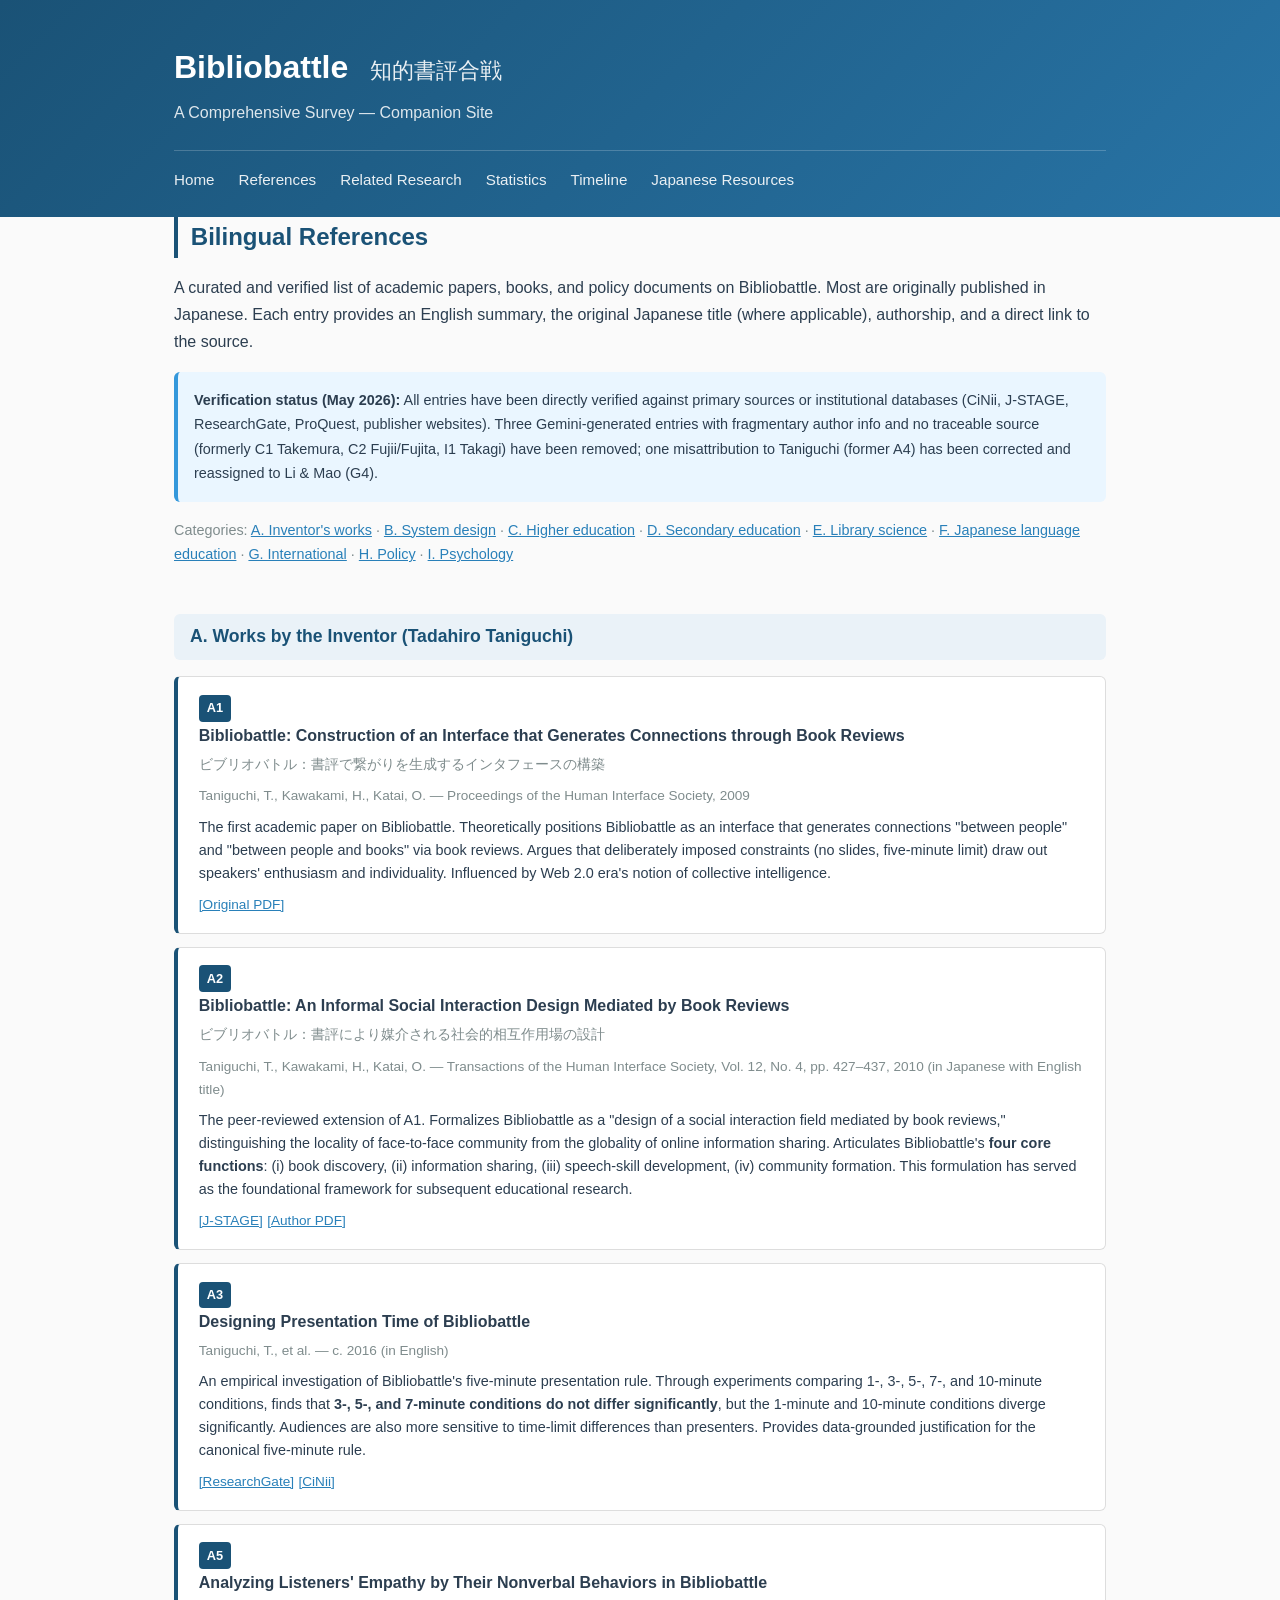
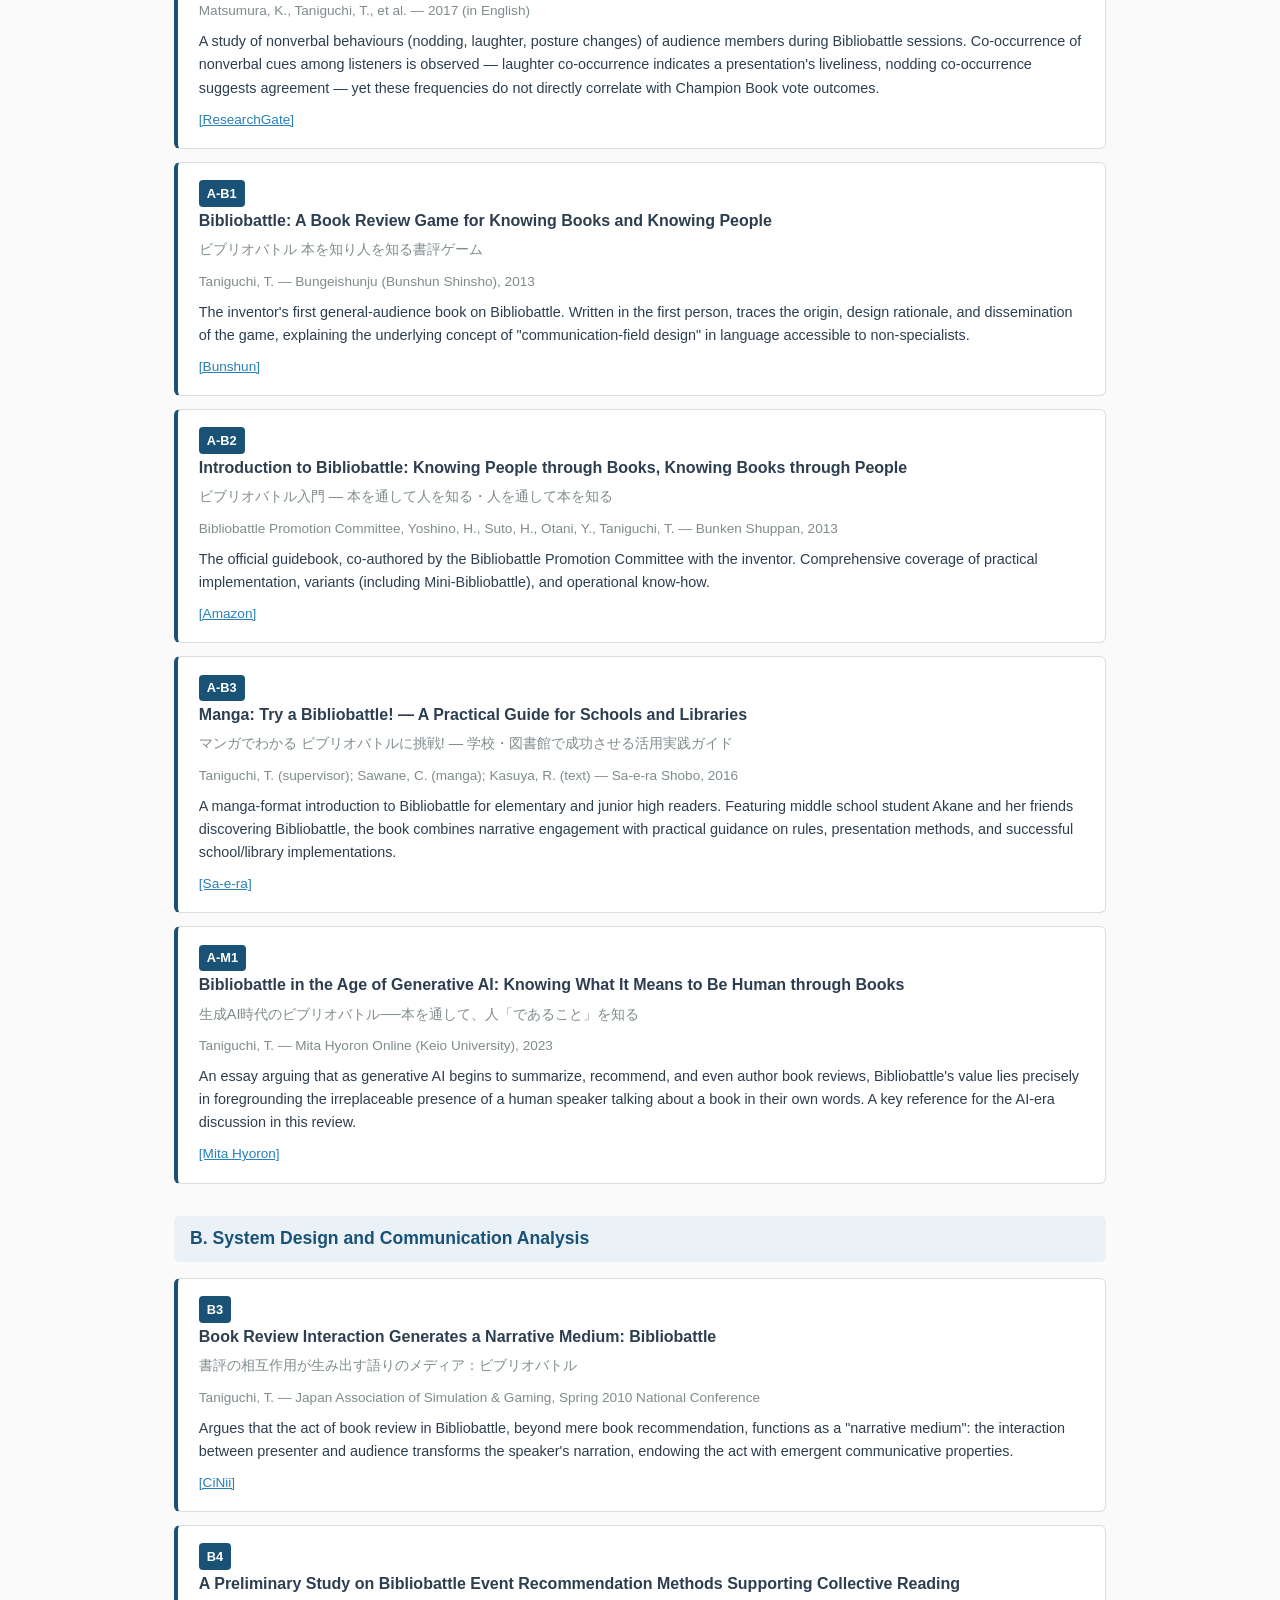
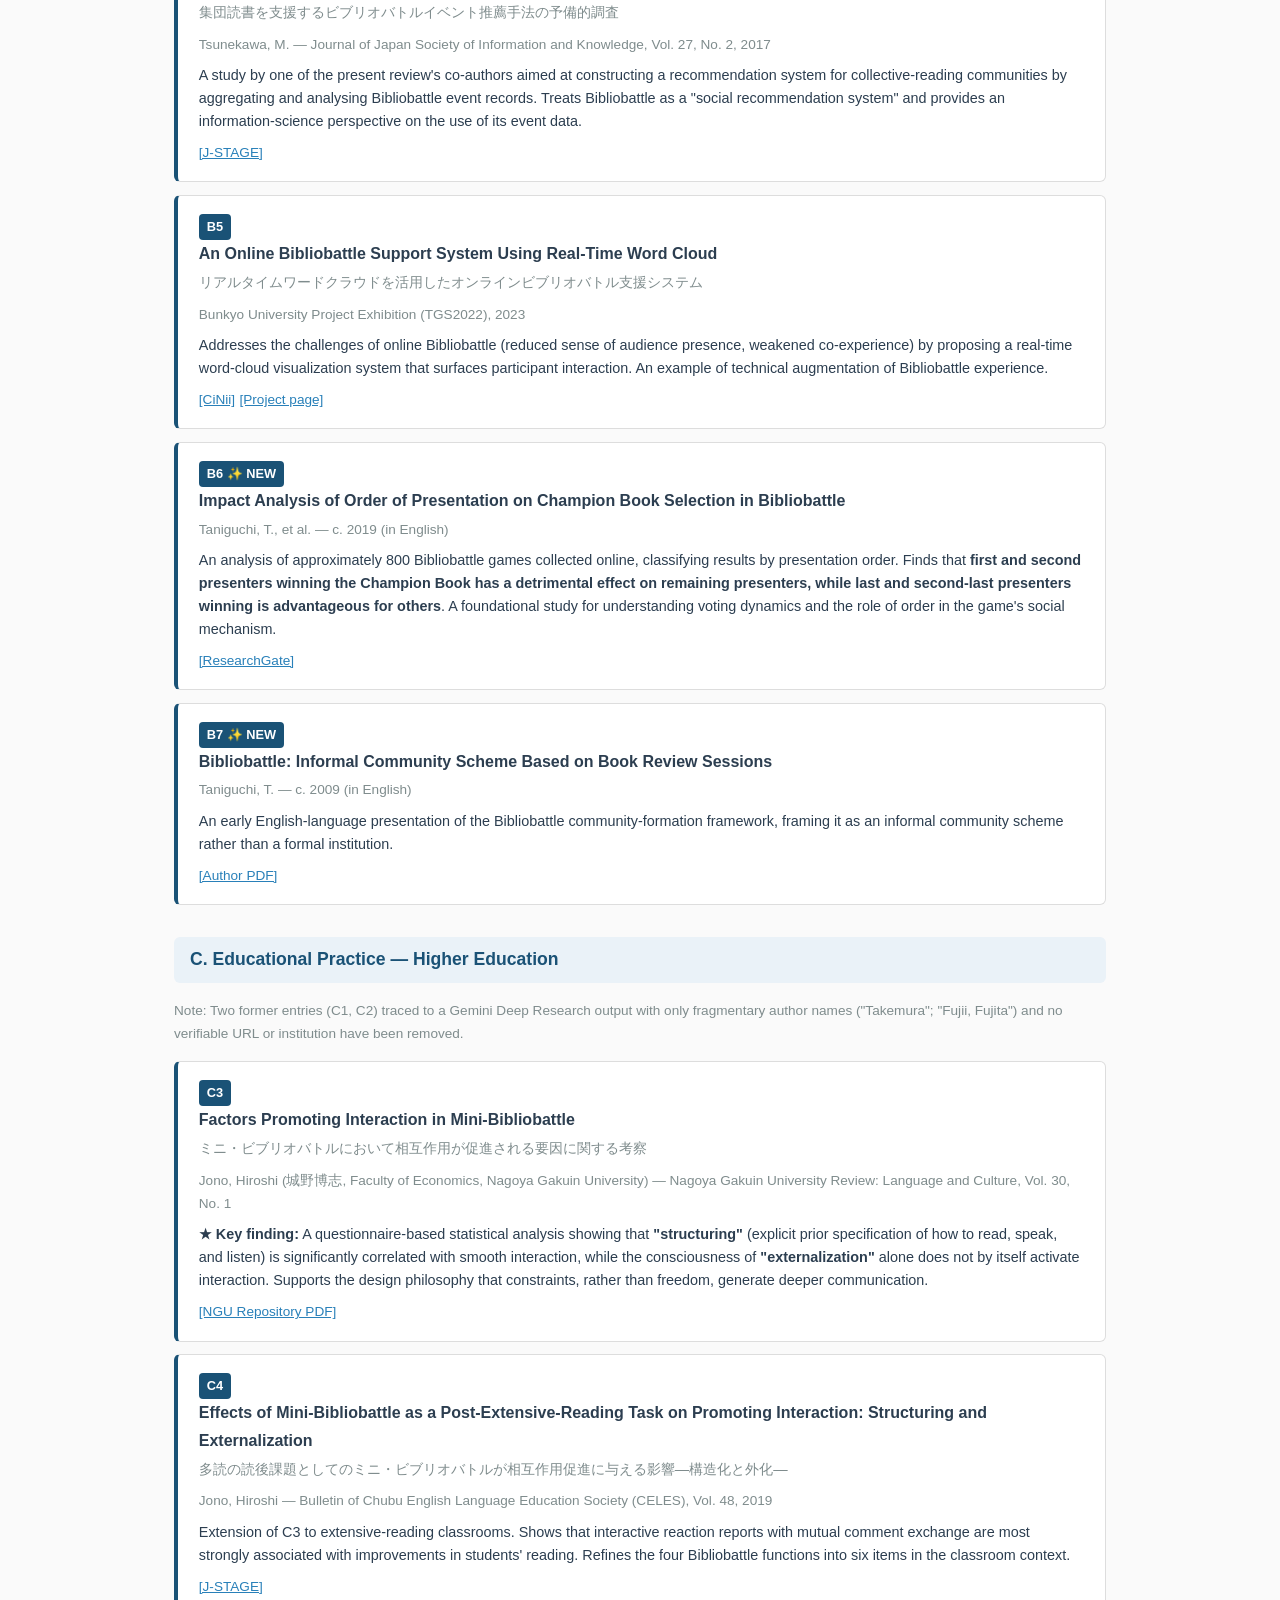
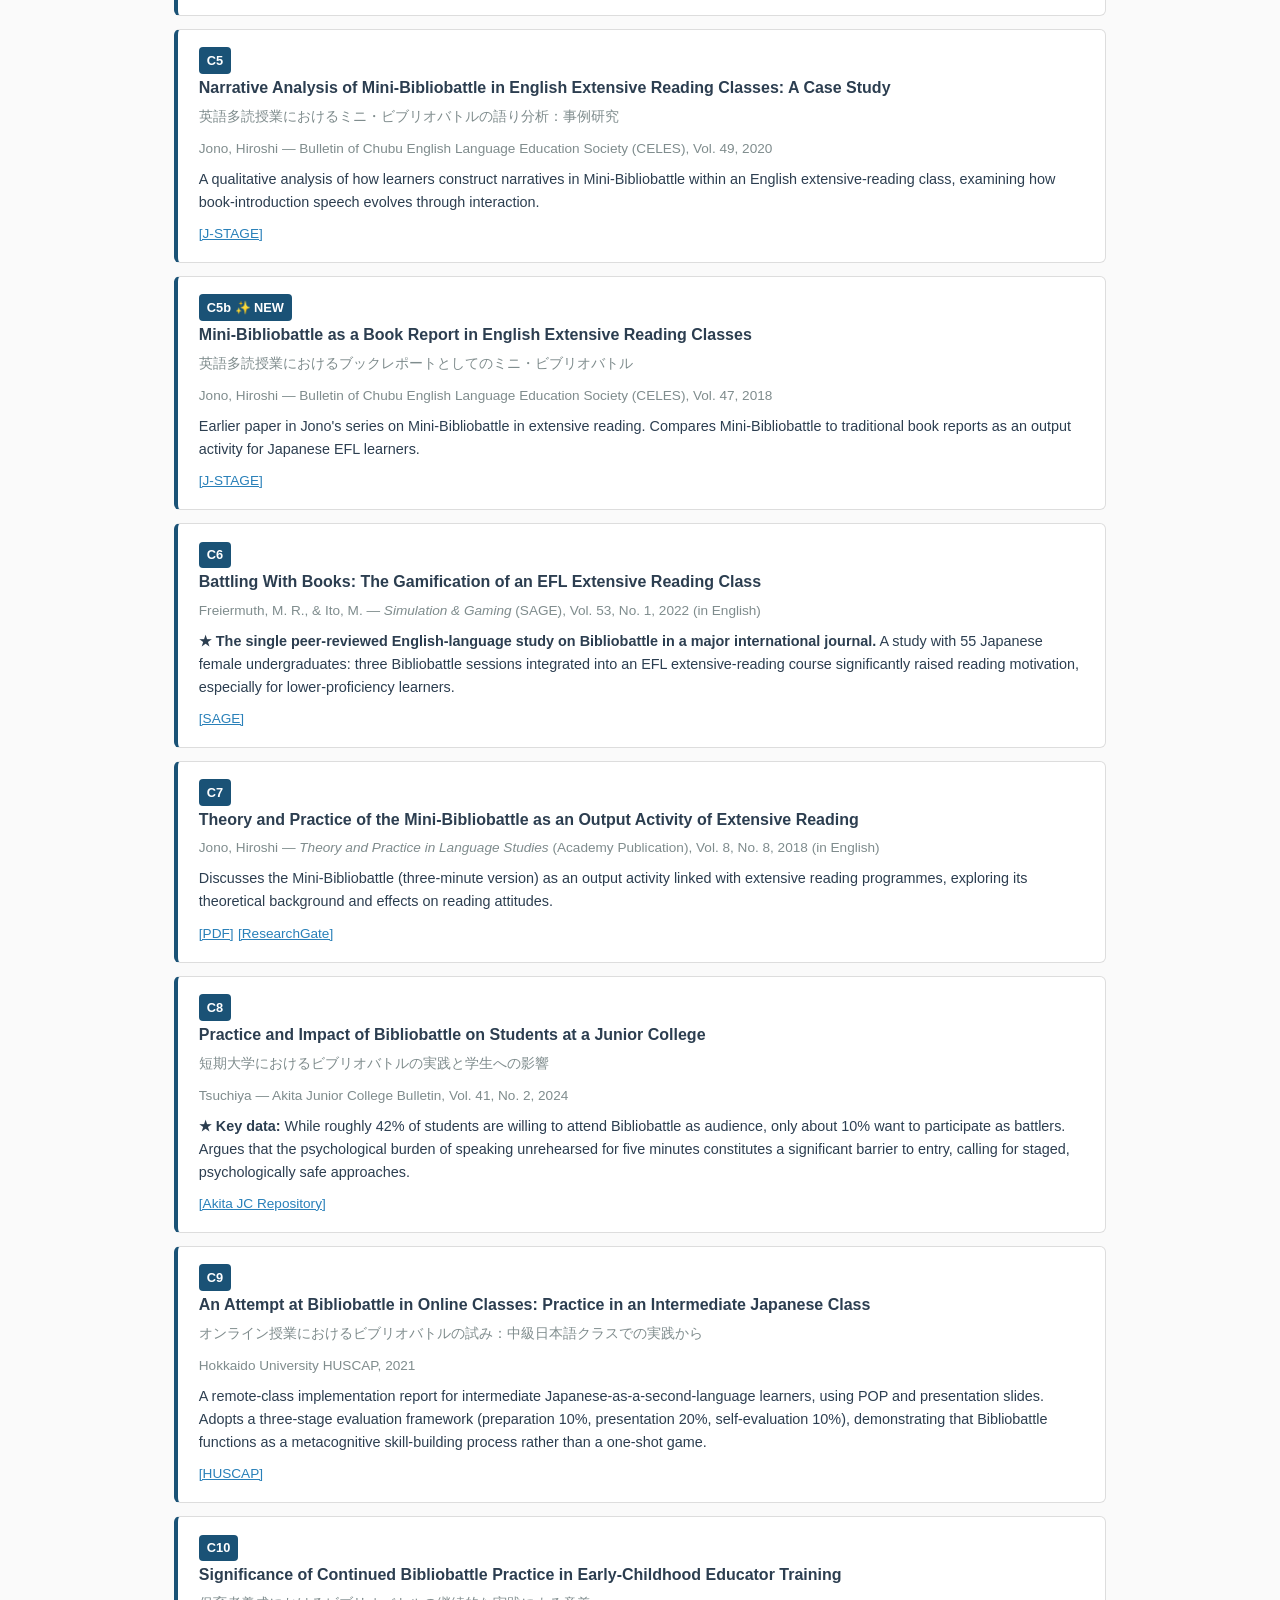
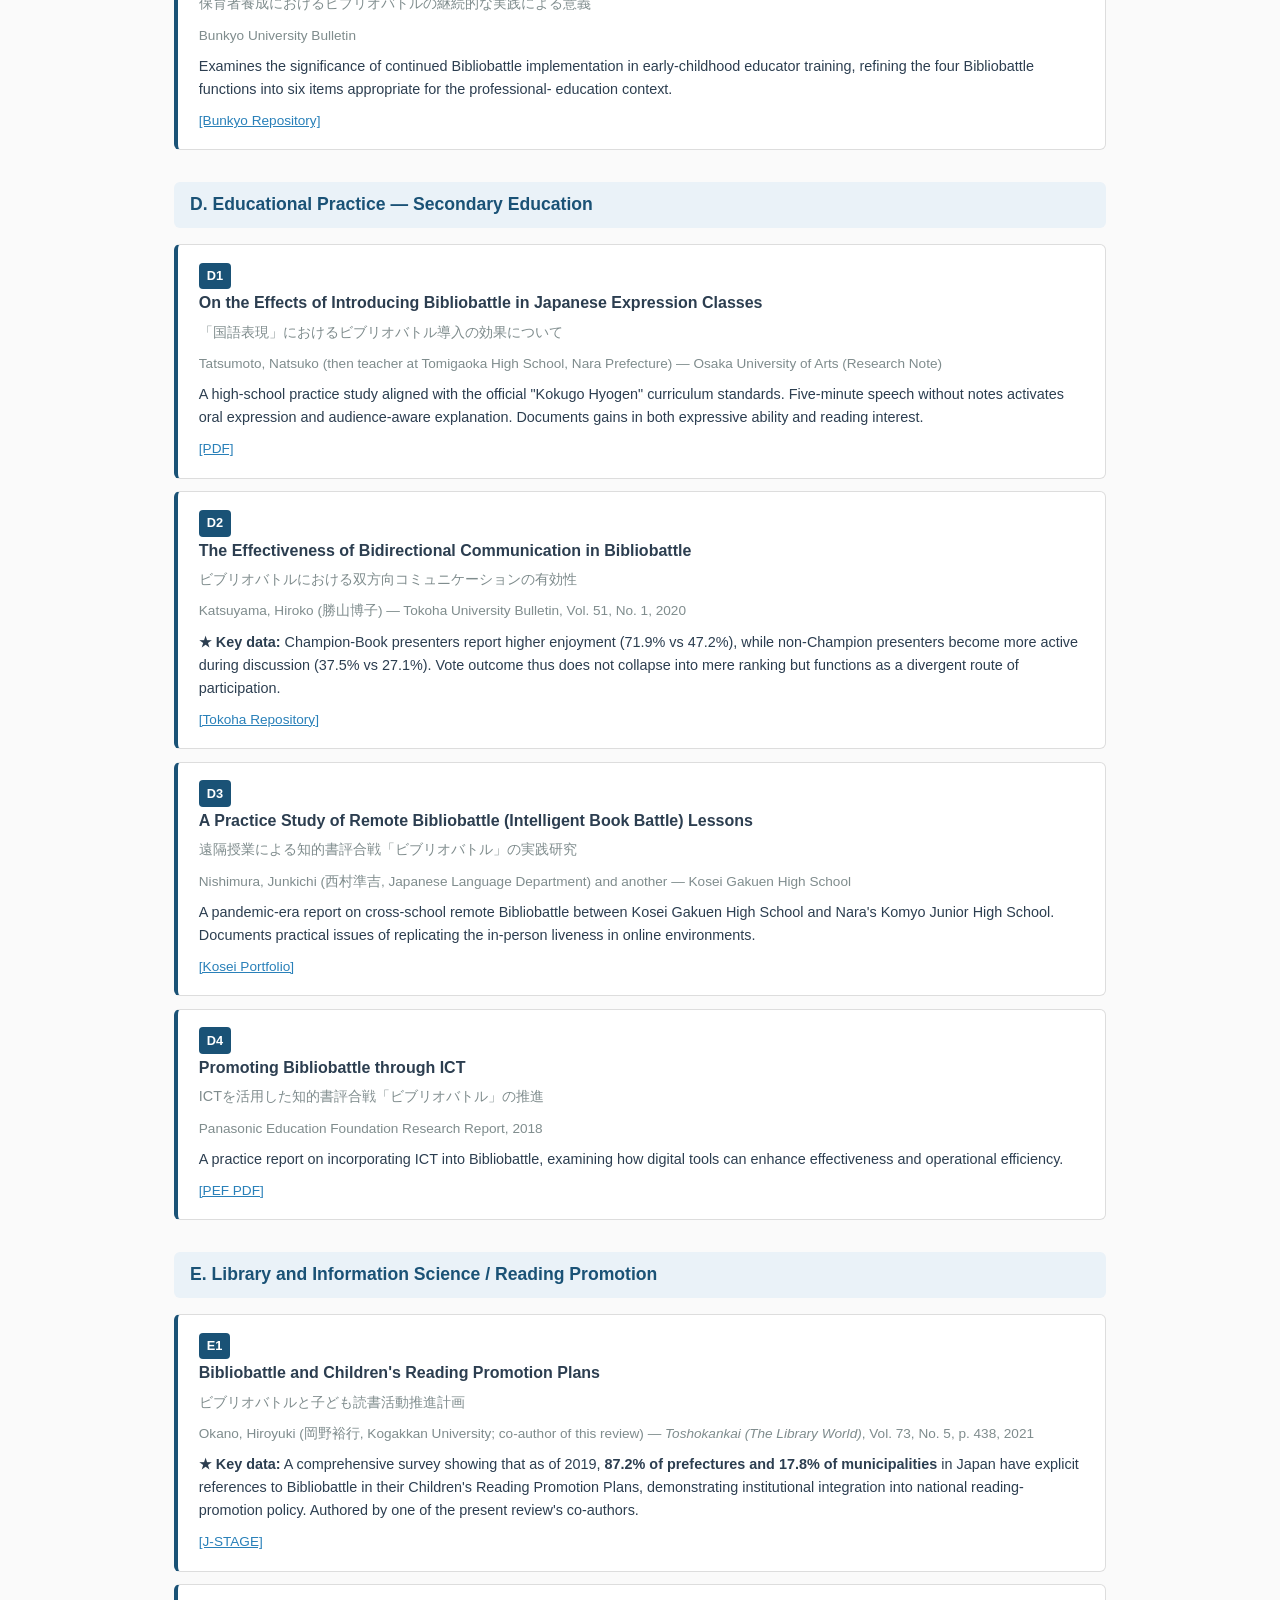
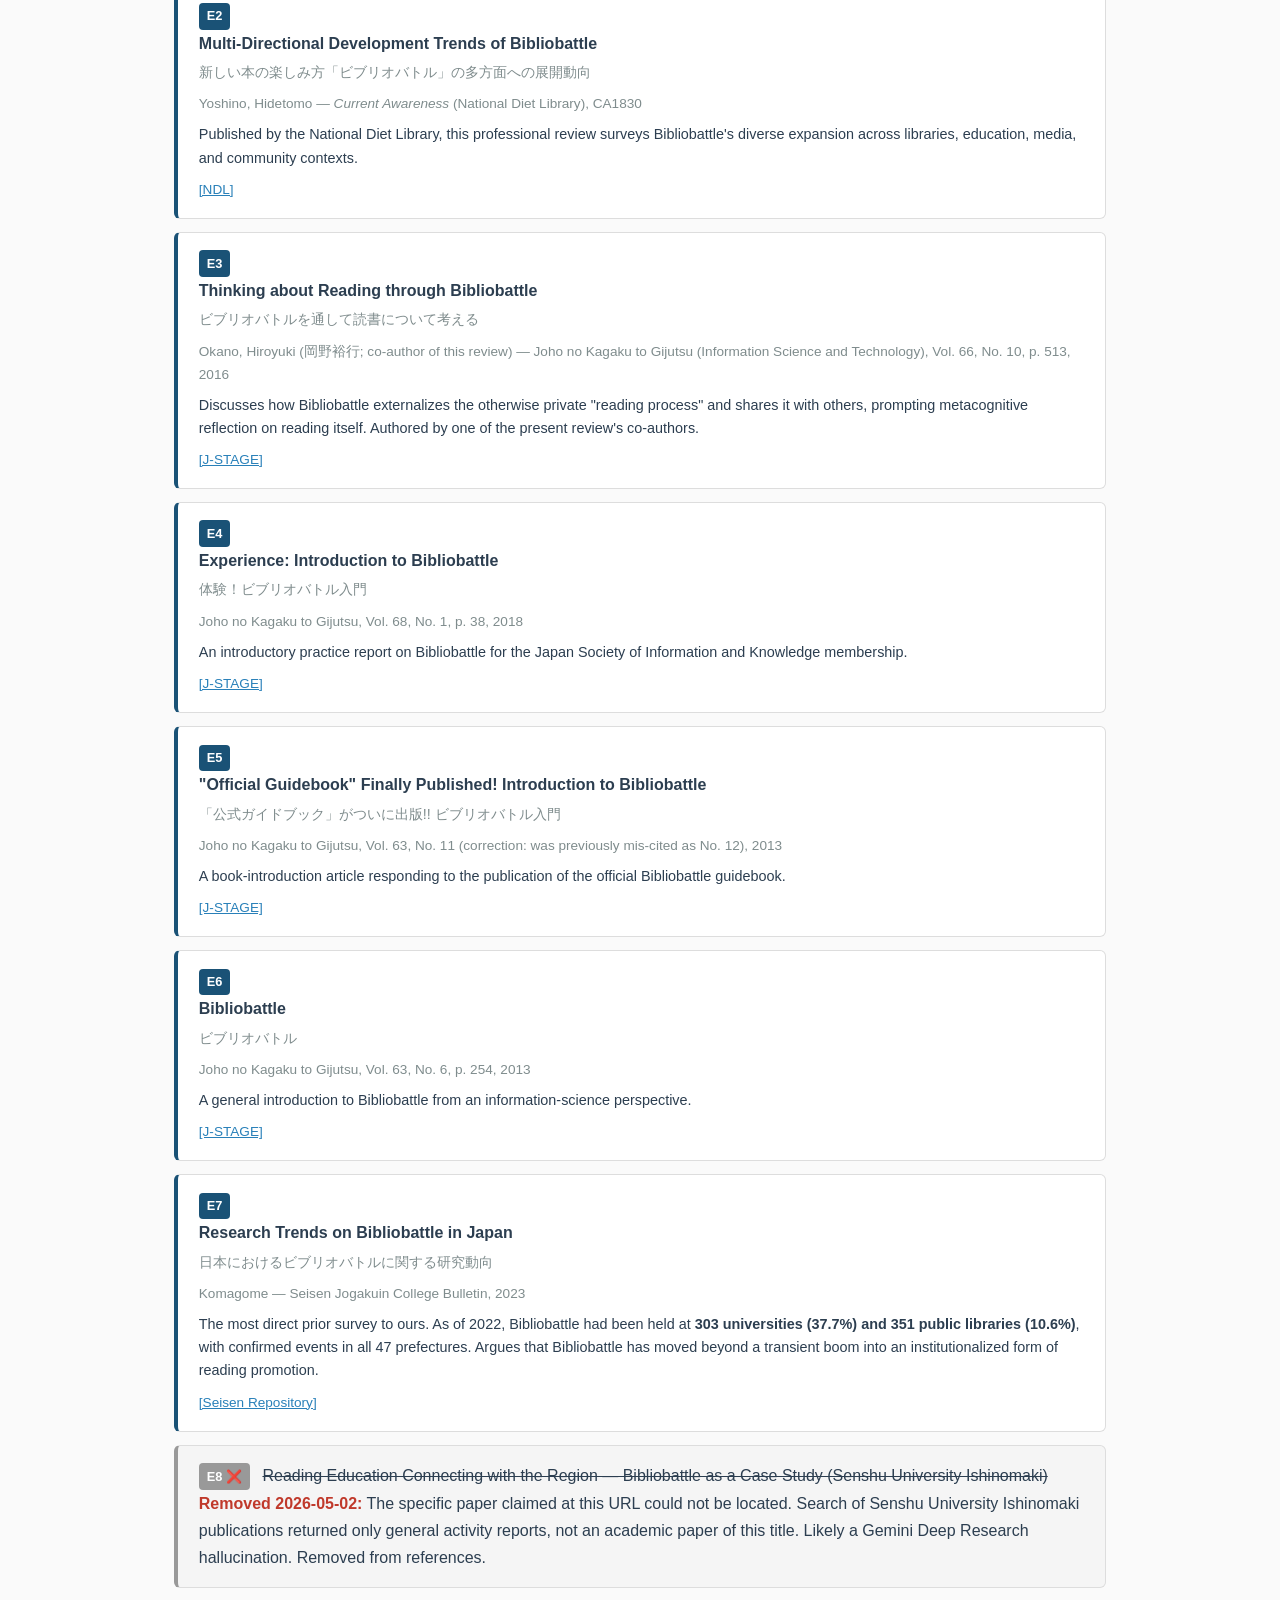
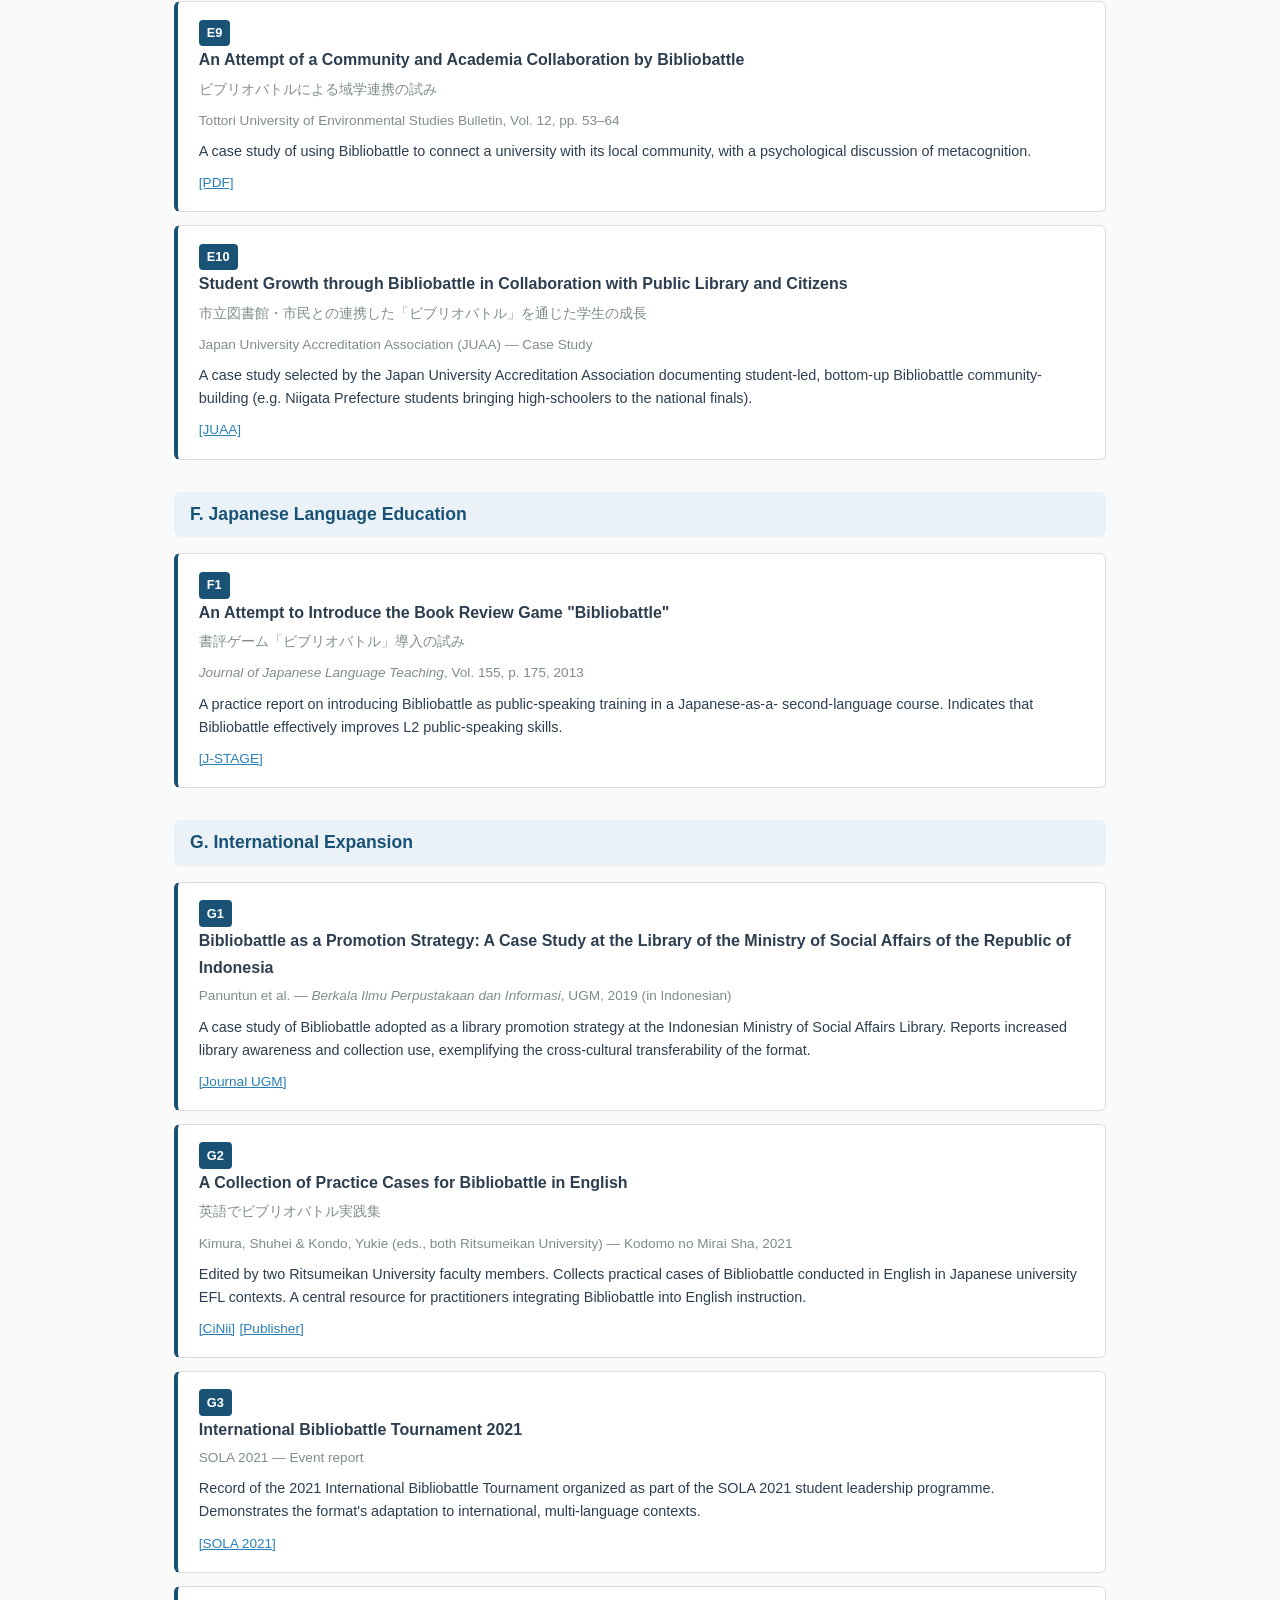
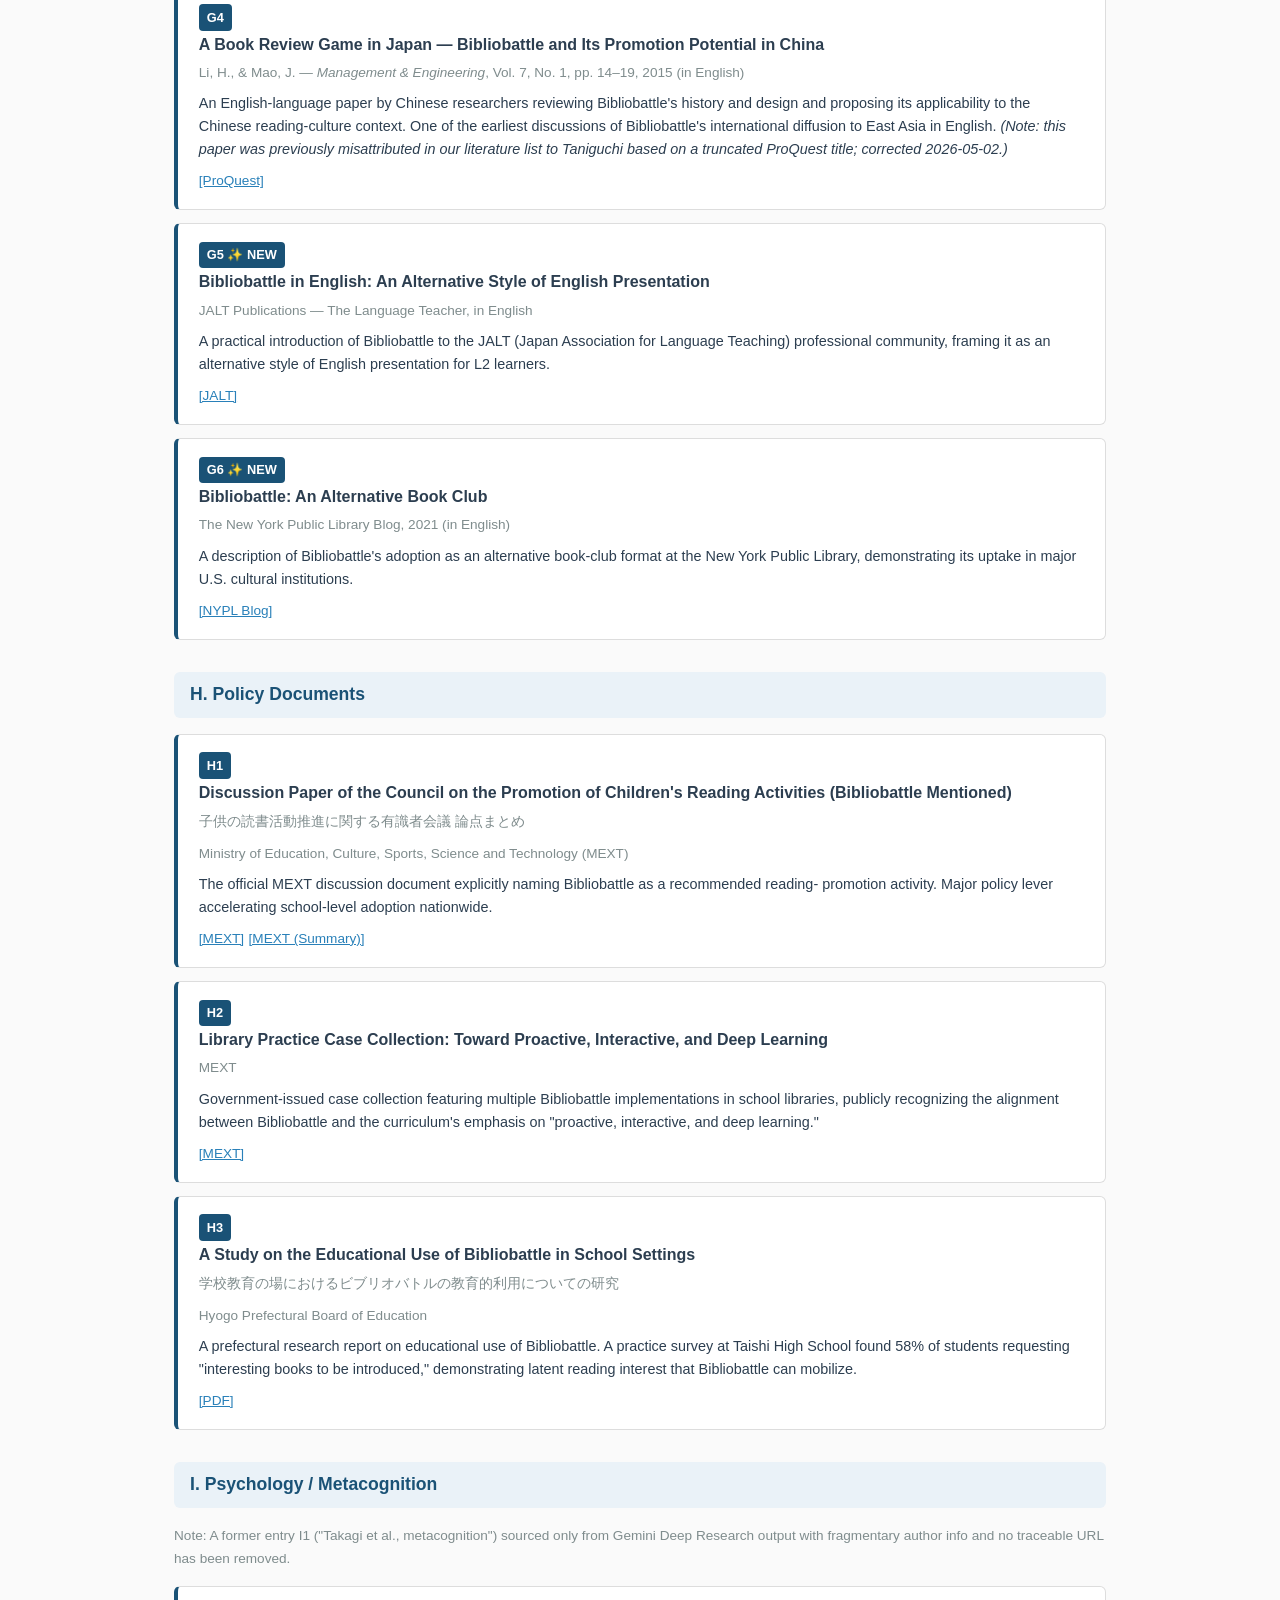
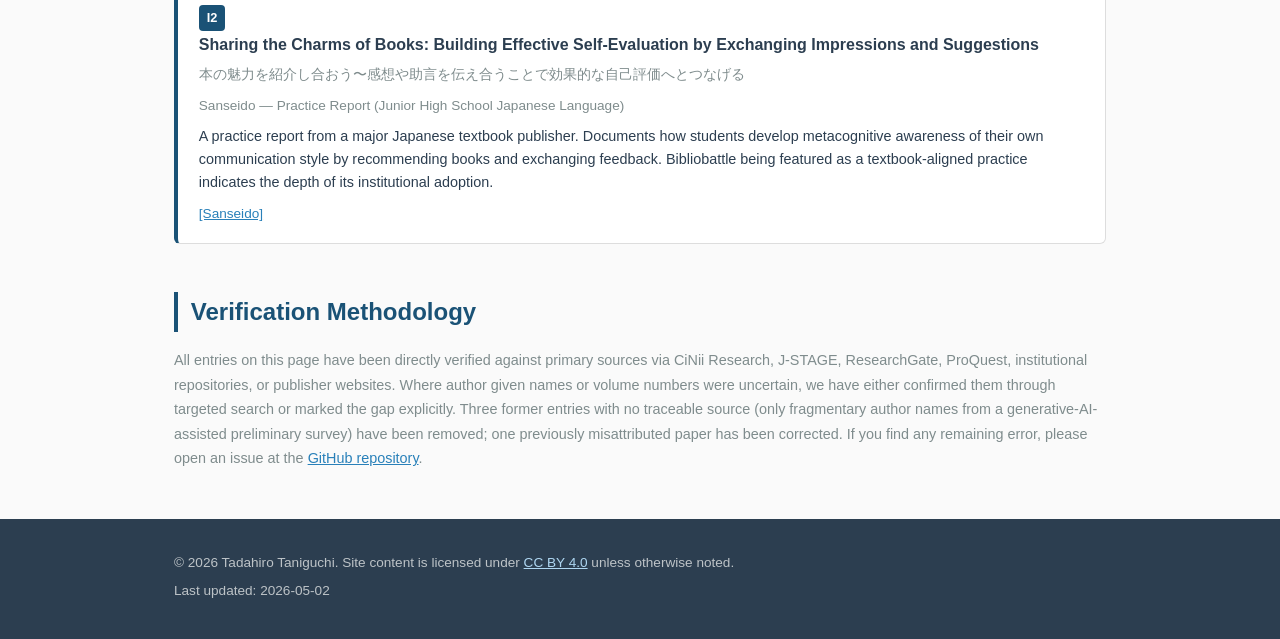
==== commit 5a50caf9: "Add Related Research page (categories A, C, D, F, I) New page positioning Bibliobattle within the br" ====
--- a/references.html
+++ b/references.html
@@ -15,6 +15,7 @@
     <nav>
       <a href="index.html">Home</a>
       <a href="references.html">References</a>
+      <a href="related-research.html">Related Research</a>
       <a href="stats.html">Statistics</a>
       <a href="timeline.html">Timeline</a>
       <a href="resources-jp.html">Japanese Resources</a>
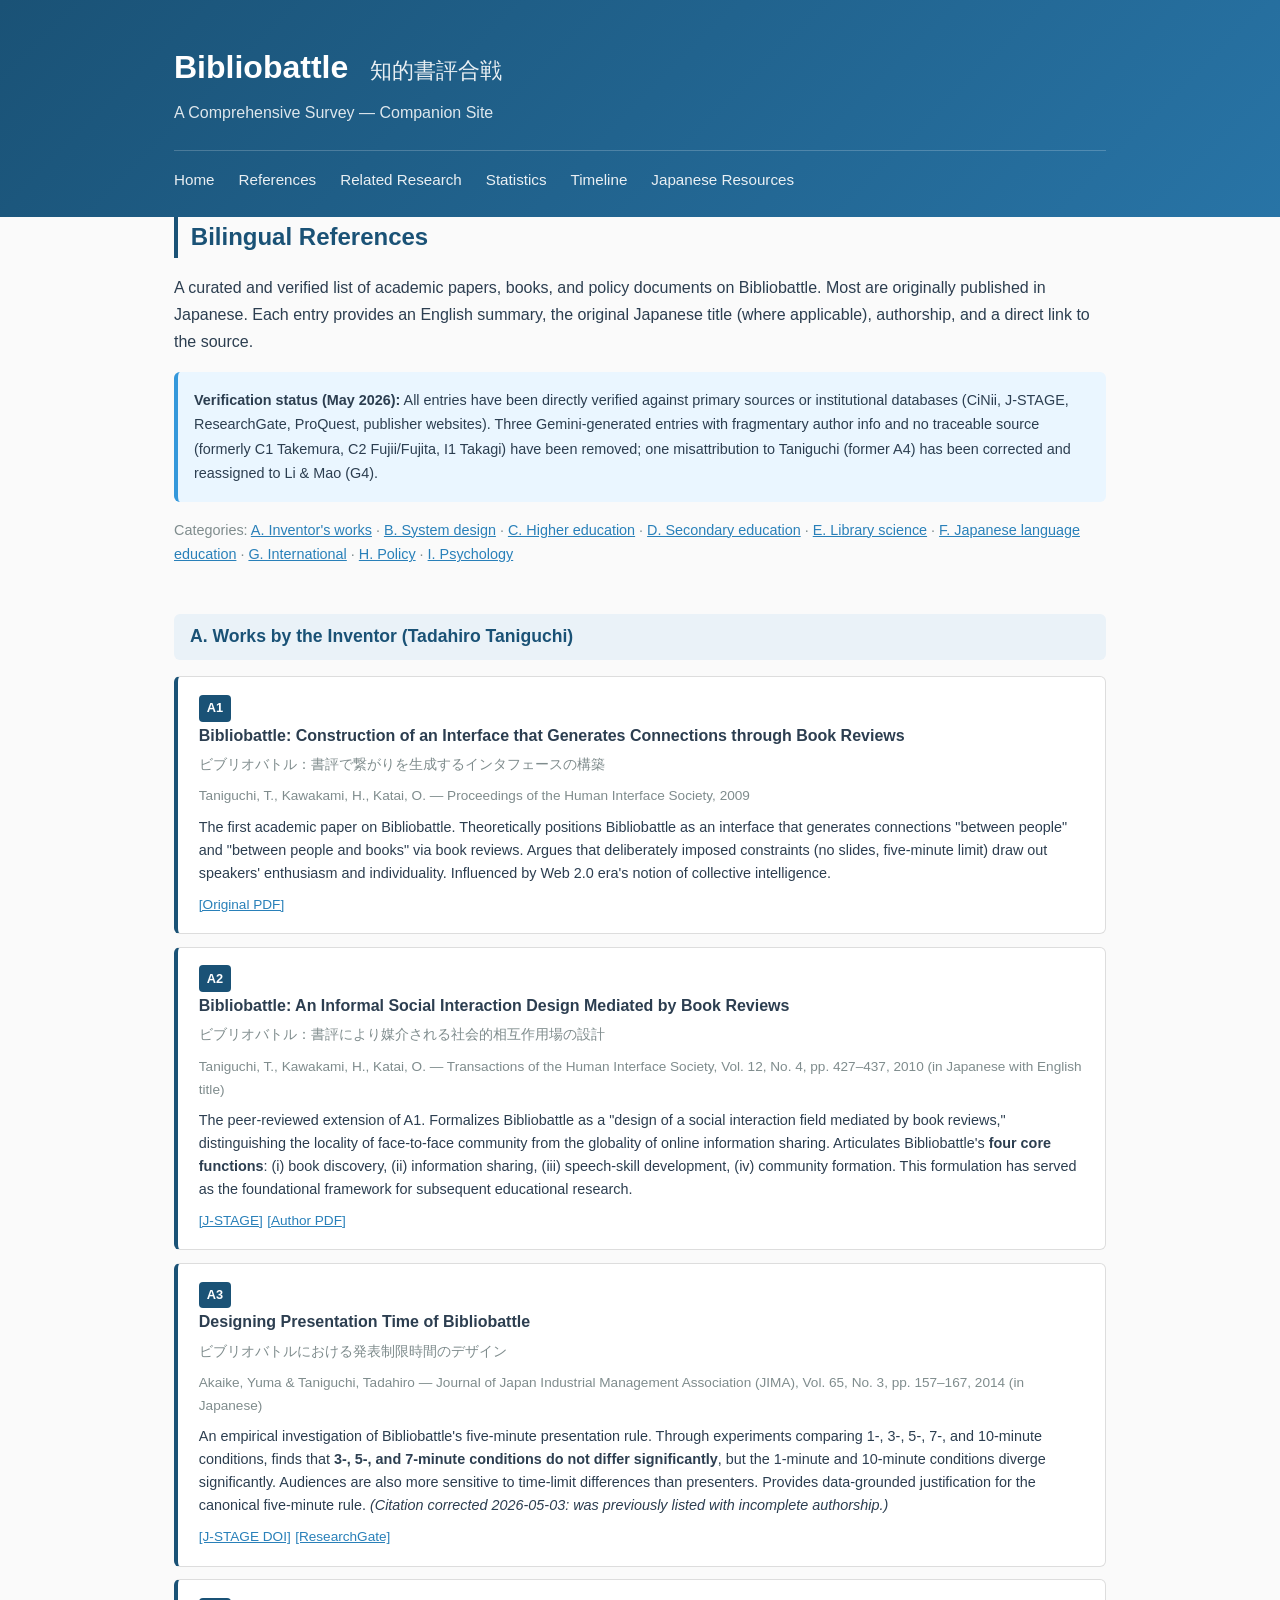
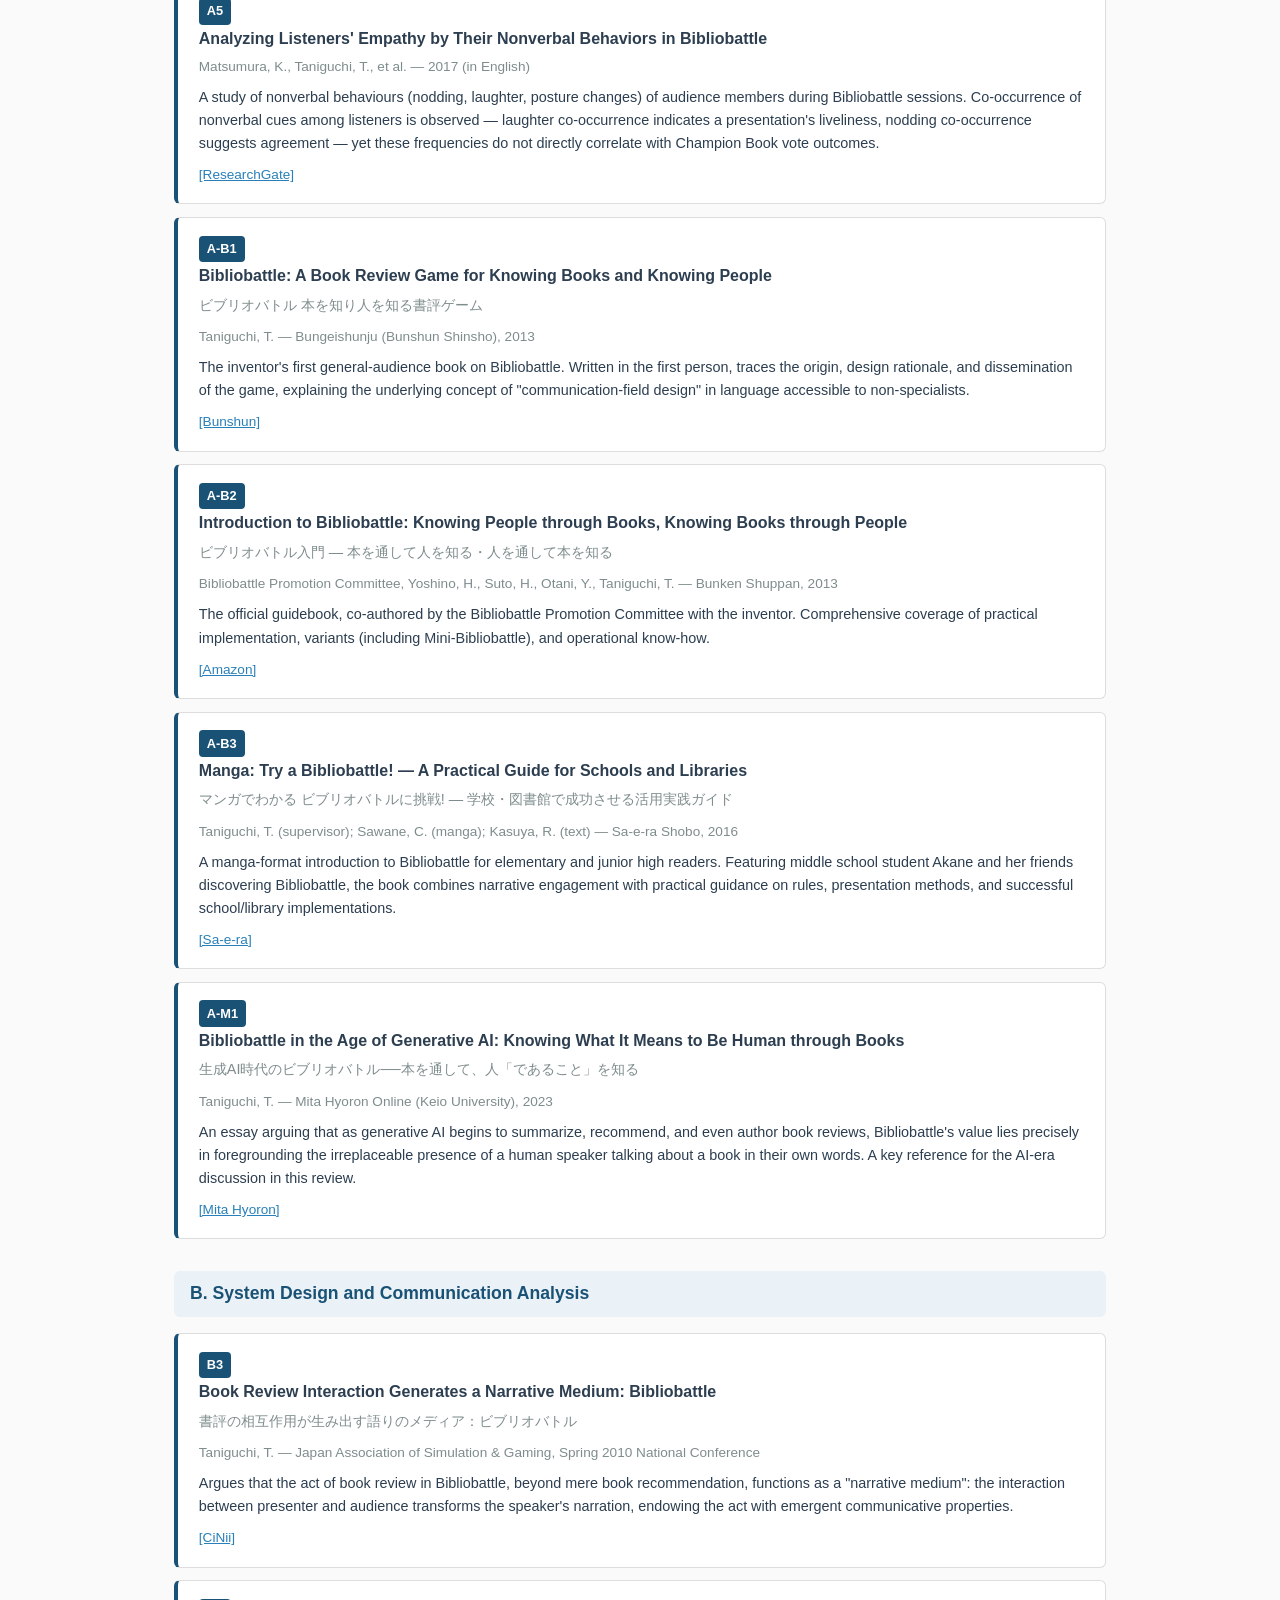
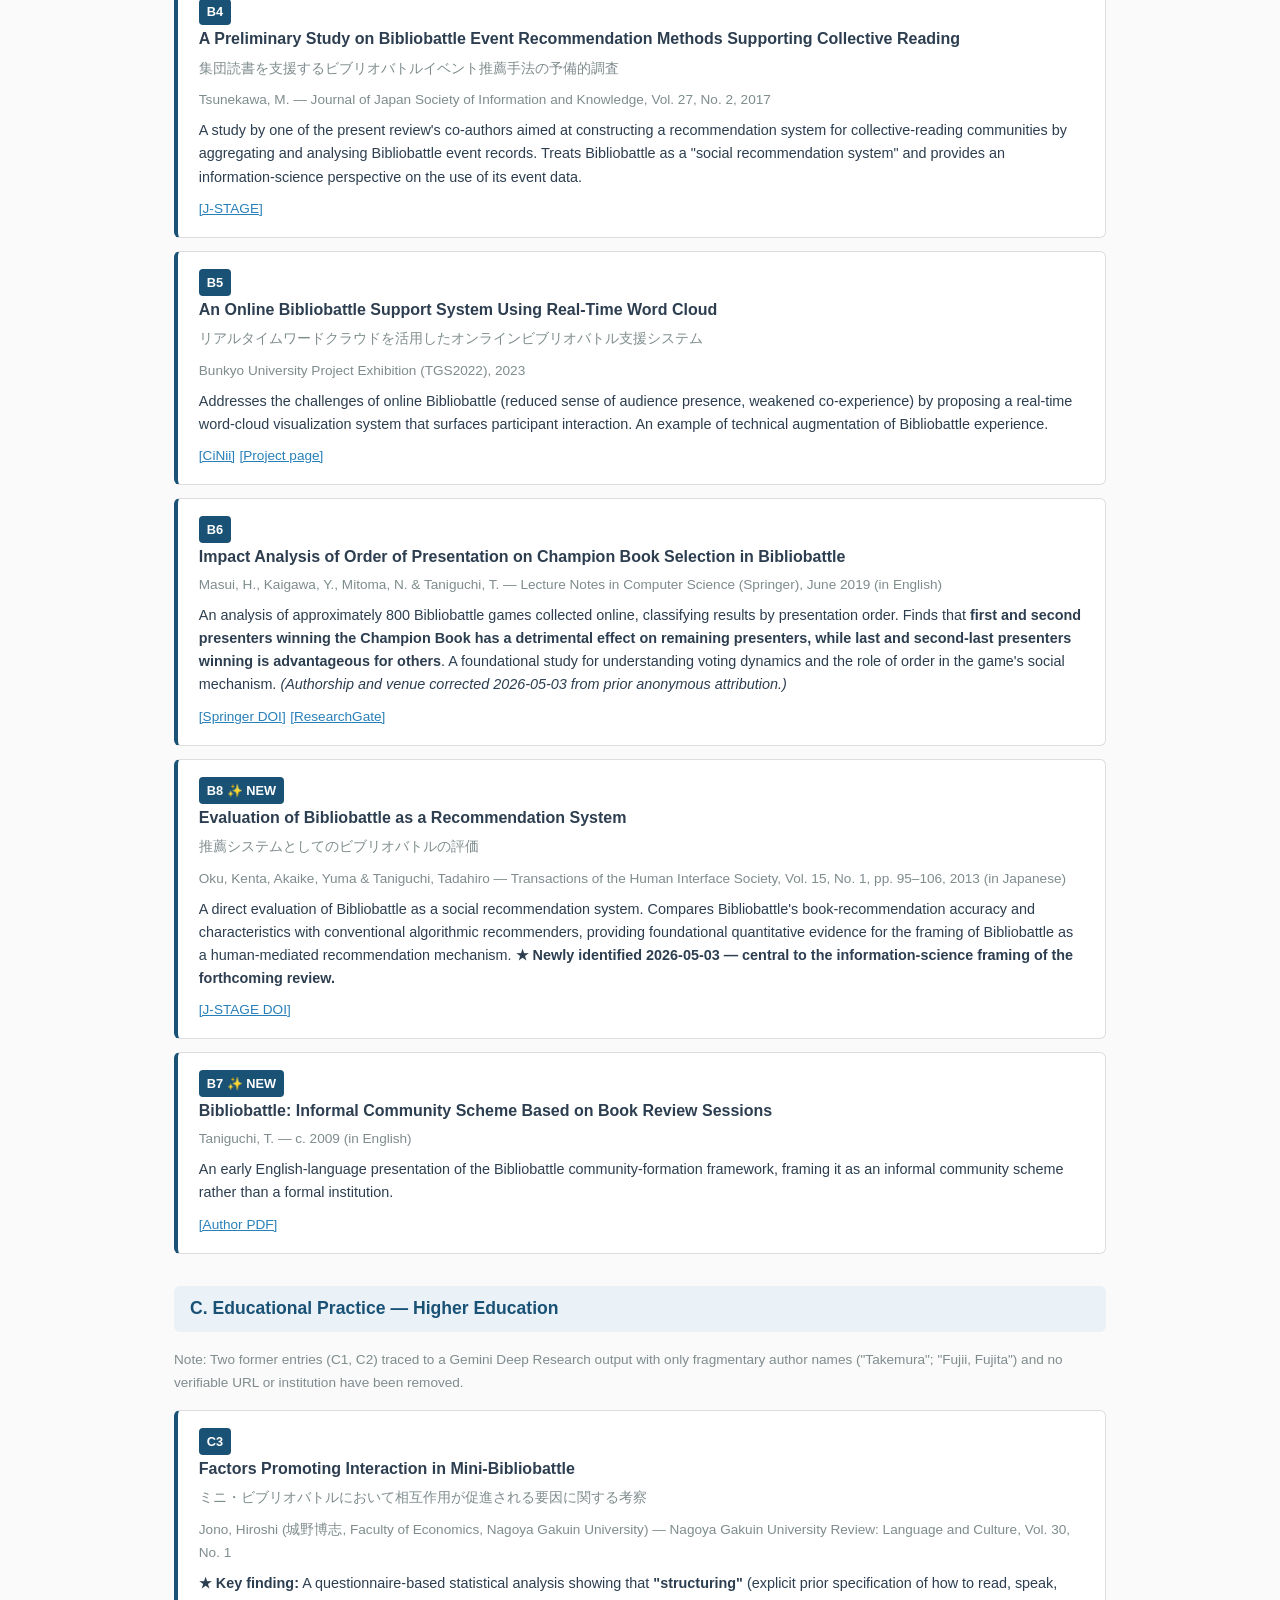
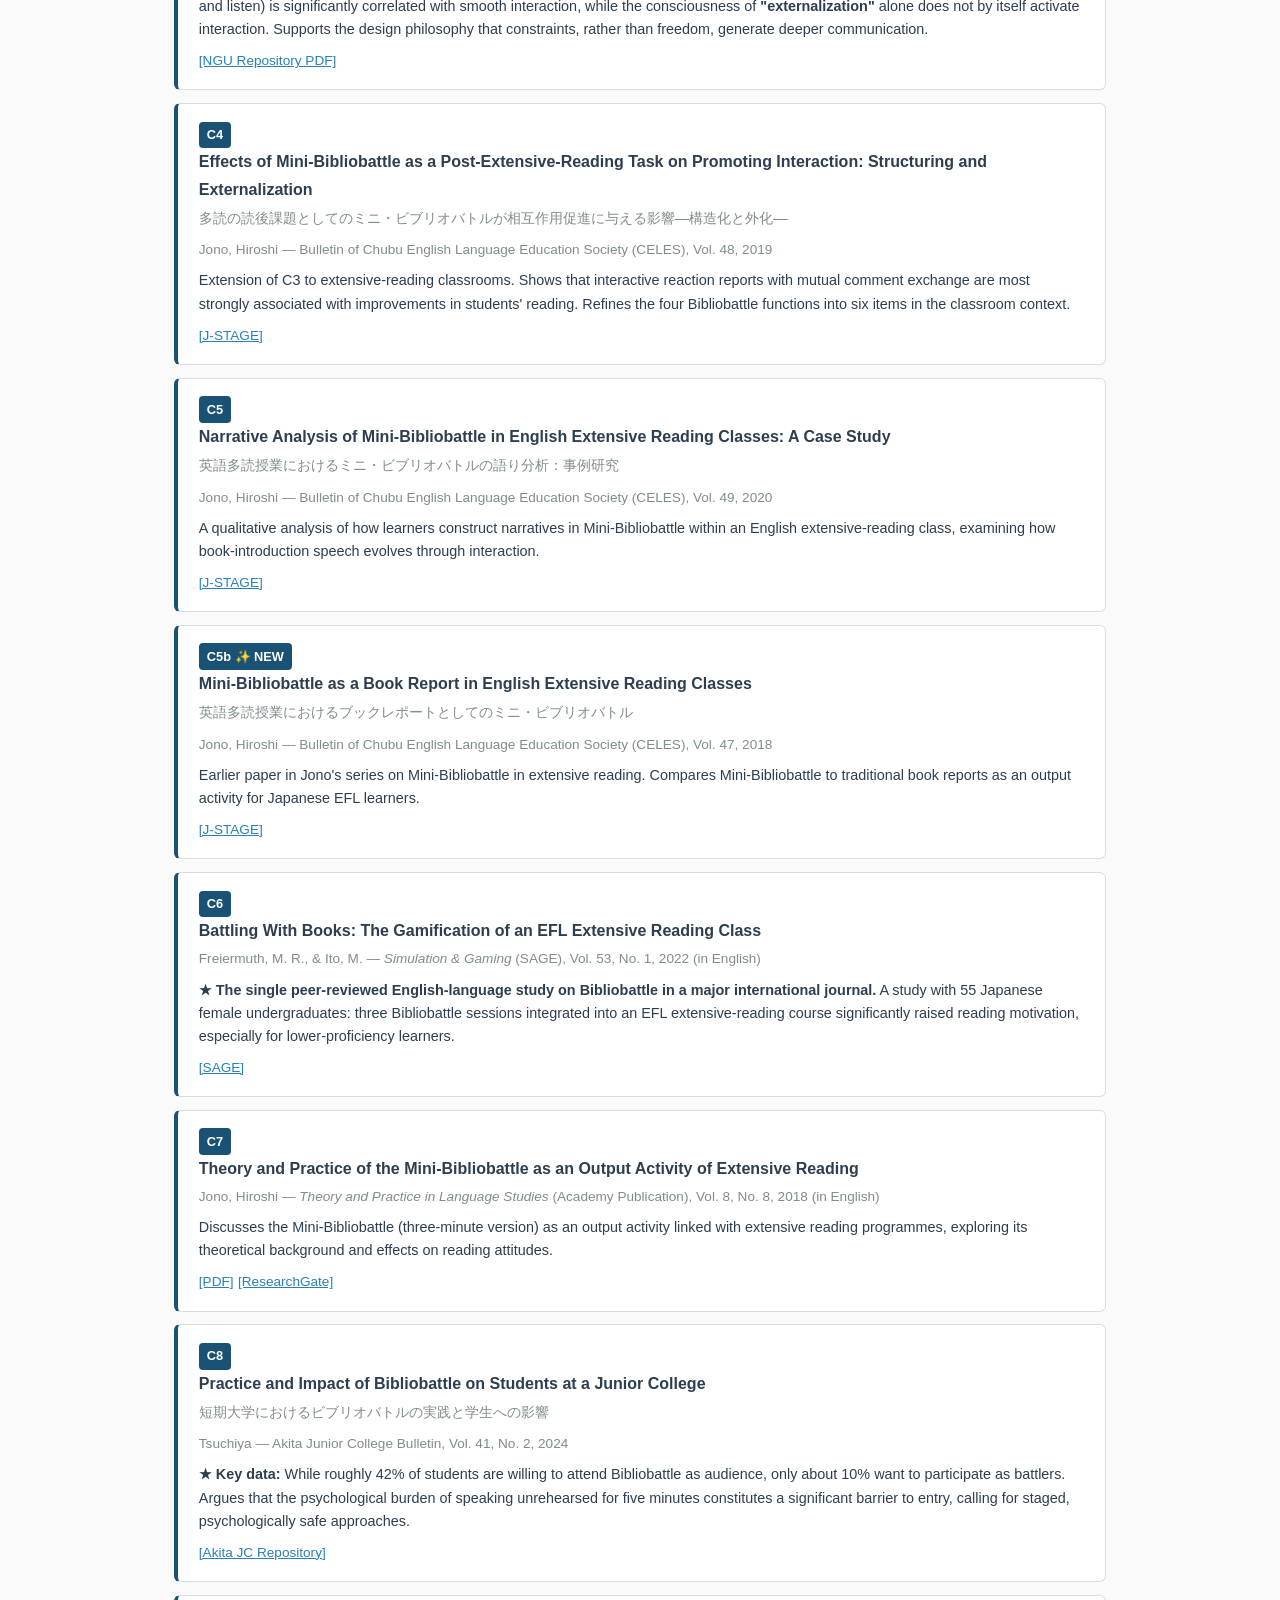
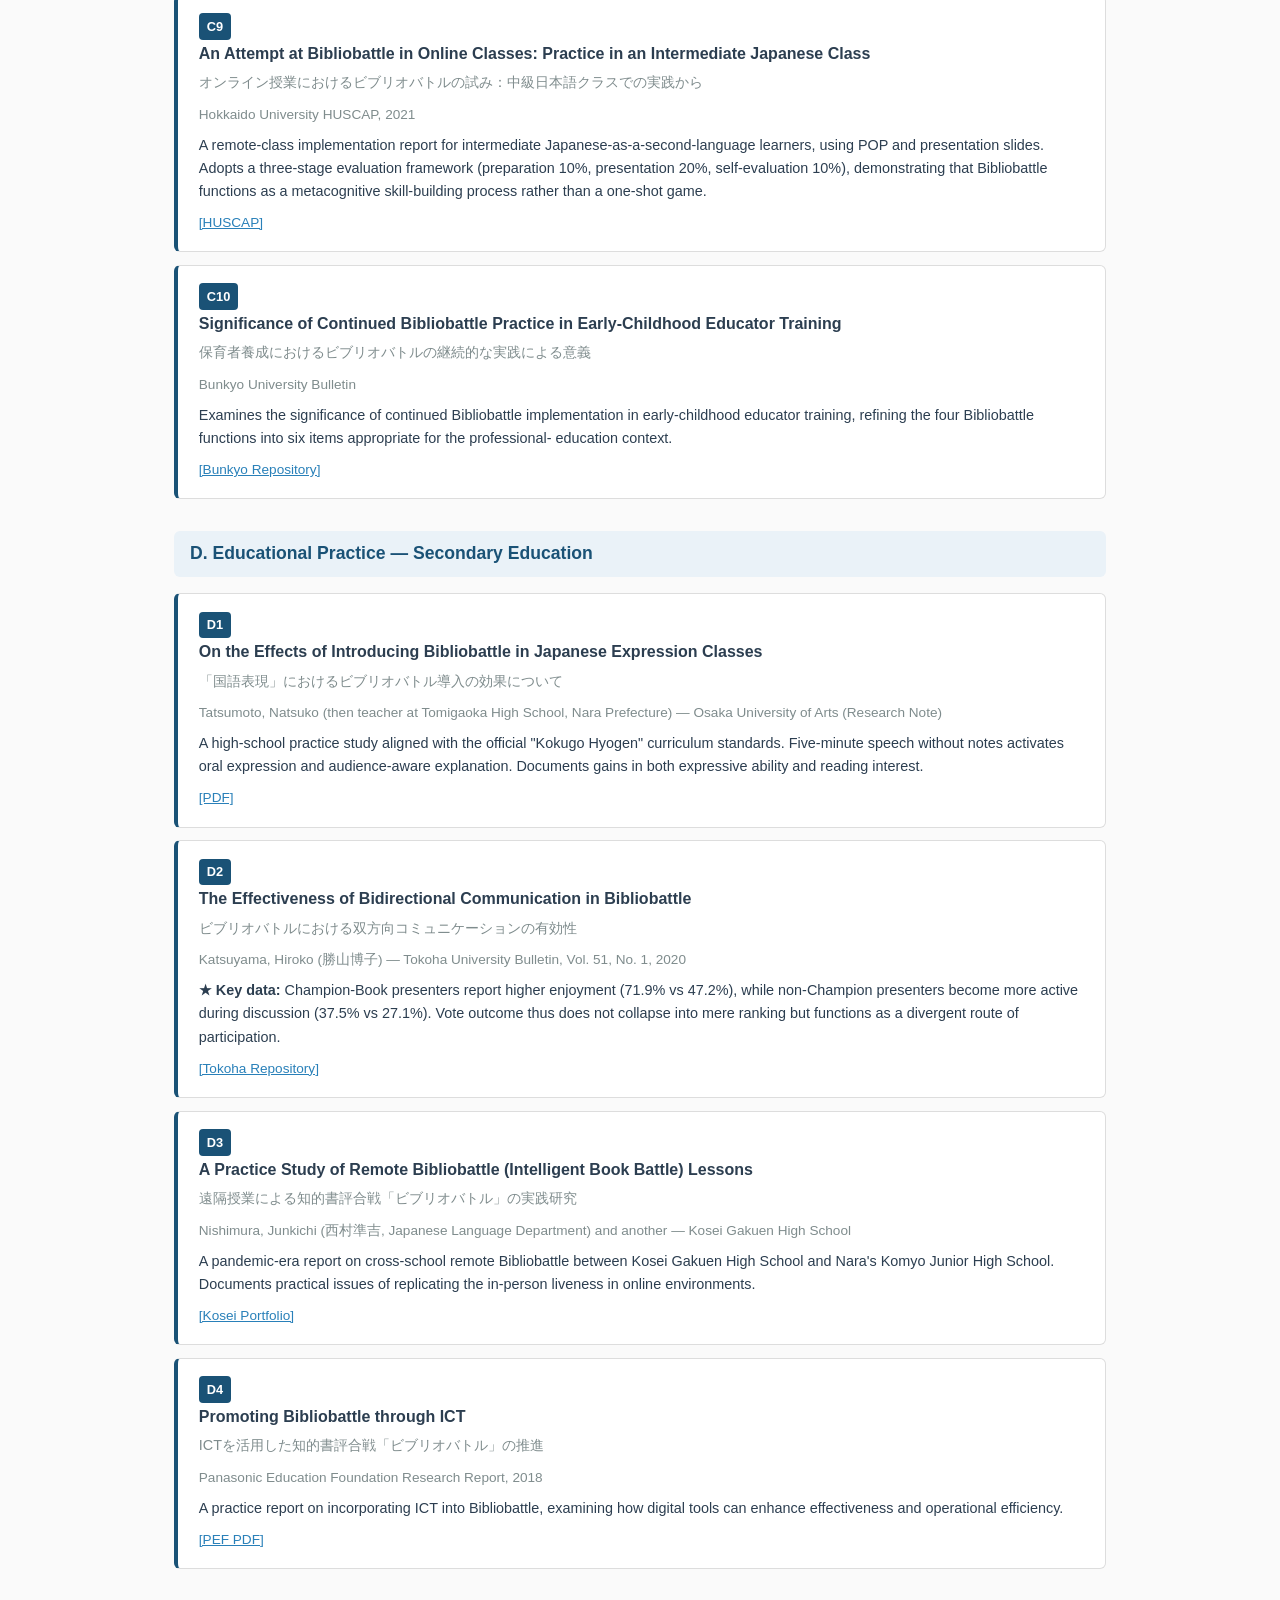
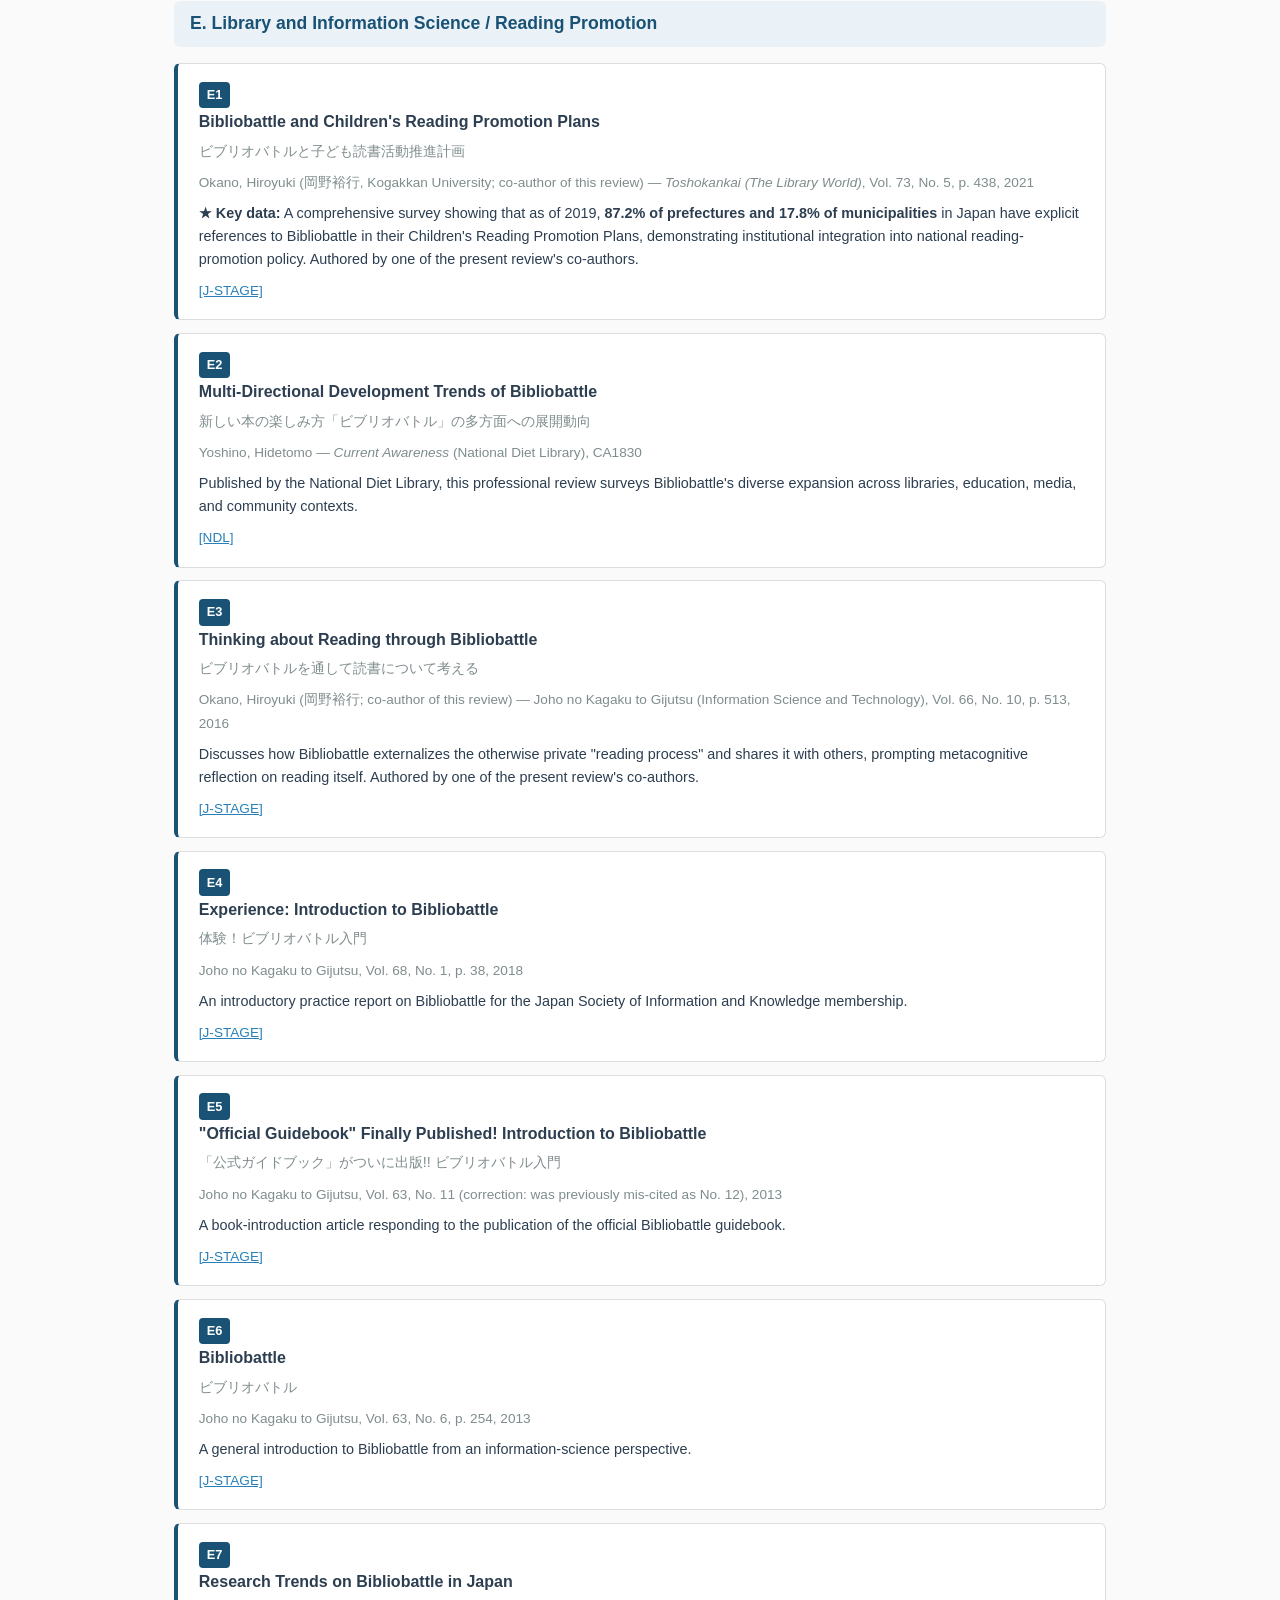
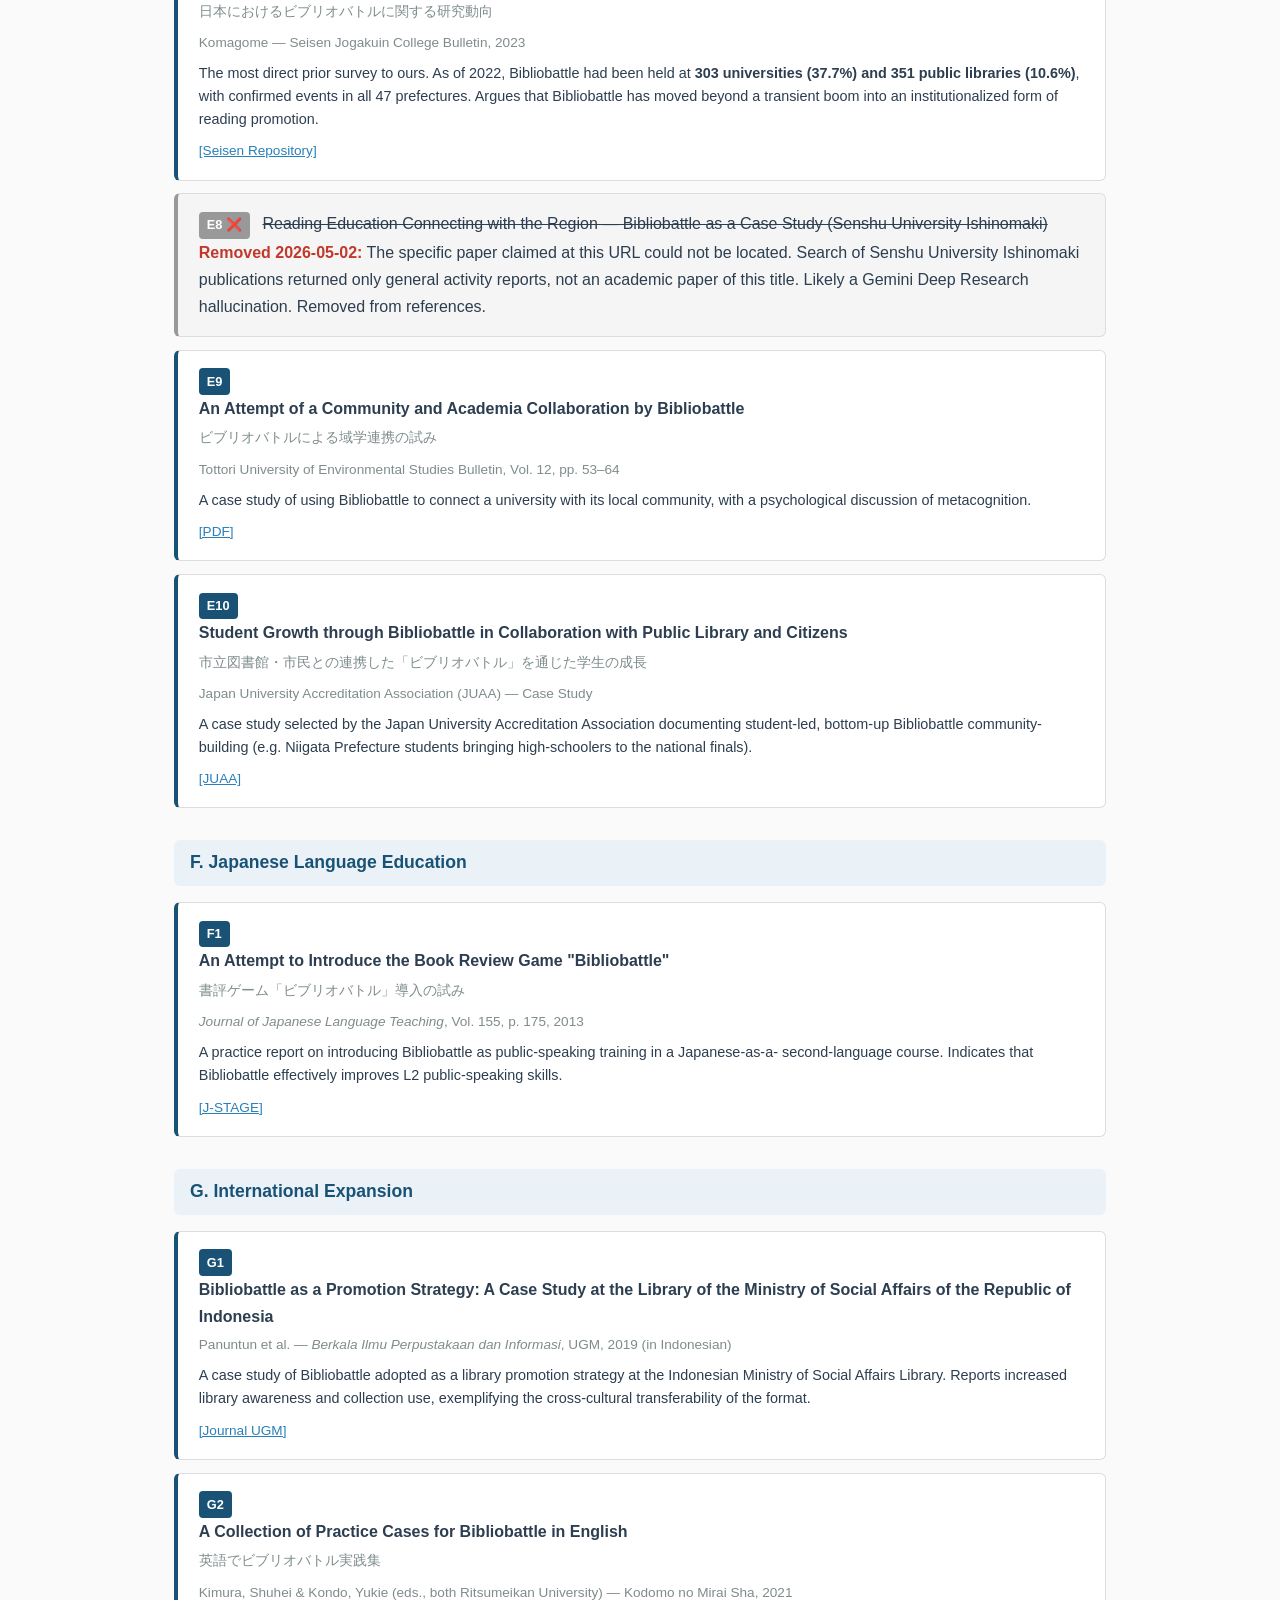
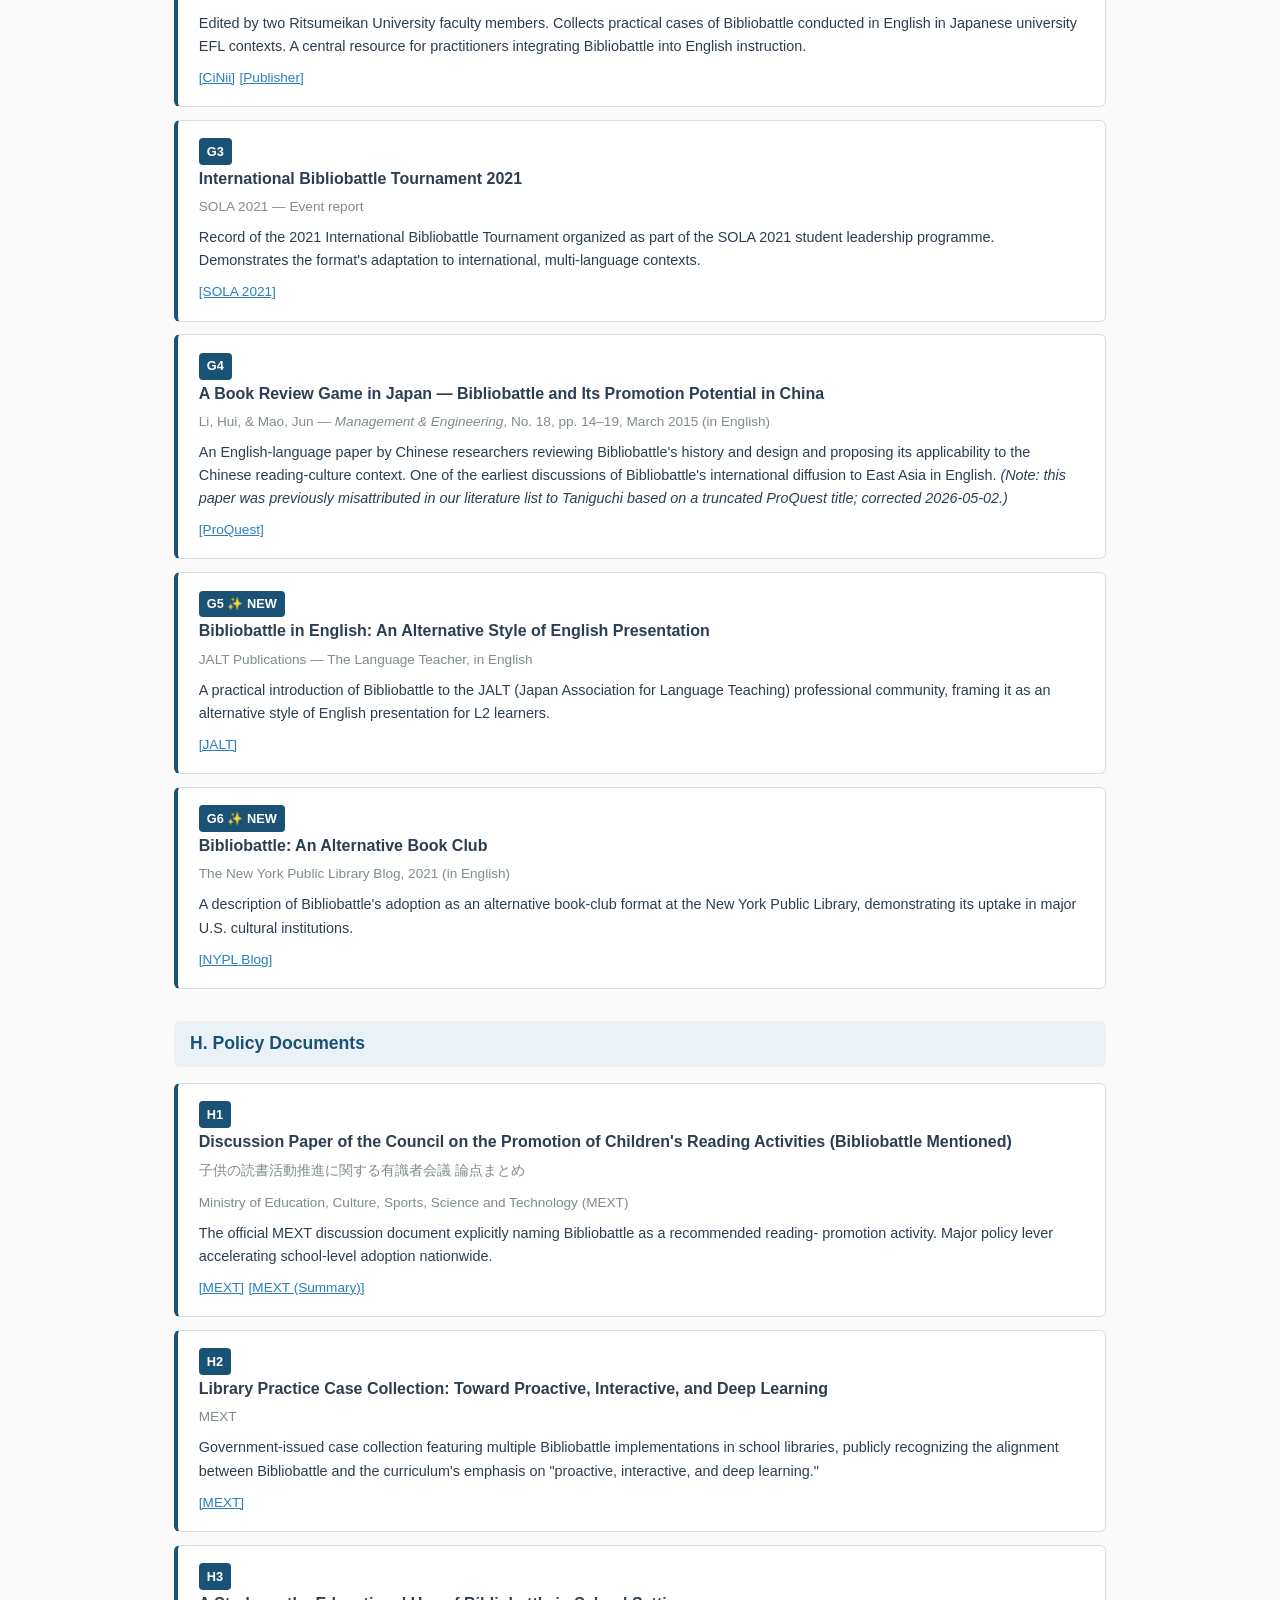
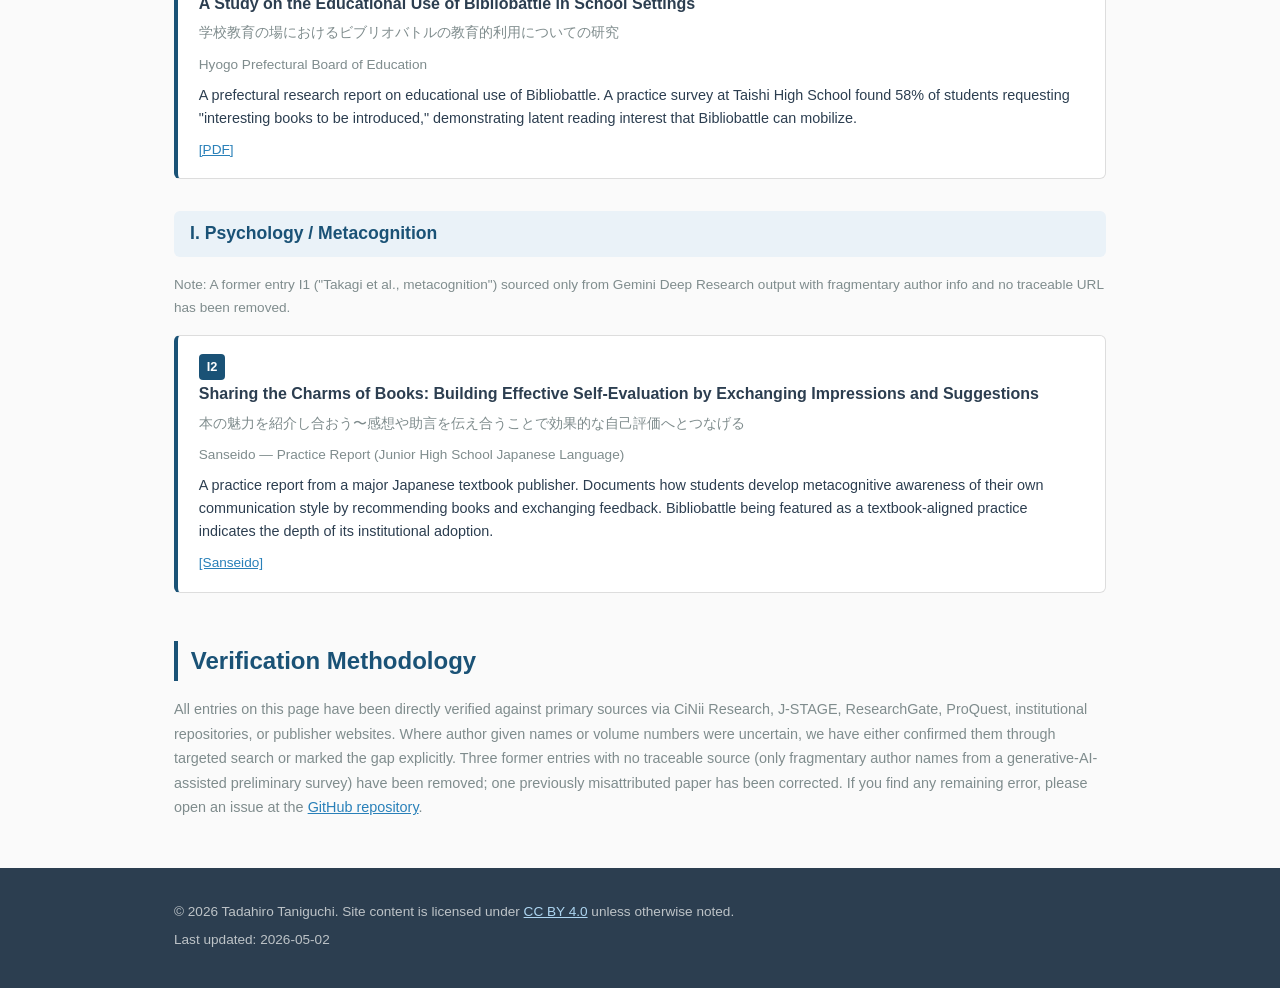
==== commit e9c794ab: "Update author/venue attributions for A3, B6, G4; add B8 (newly discovered) Author and venue correcti" ====
--- a/references.html
+++ b/references.html
@@ -88,16 +88,18 @@
 <div class="ref-item">
   <span class="ref-id">A3</span>
   <span class="ref-title-en">Designing Presentation Time of Bibliobattle</span>
-  <div class="ref-meta">Taniguchi, T., et al. — c. 2016 (in English)</div>
+  <span class="ref-title-jp">ビブリオバトルにおける発表制限時間のデザイン</span>
+  <div class="ref-meta">Akaike, Yuma &amp; Taniguchi, Tadahiro — Journal of Japan Industrial Management Association (JIMA), Vol. 65, No. 3, pp. 157–167, 2014 (in Japanese)</div>
   <div class="ref-summary">
     An empirical investigation of Bibliobattle's five-minute presentation rule. Through experiments
     comparing 1-, 3-, 5-, 7-, and 10-minute conditions, finds that <strong>3-, 5-, and 7-minute conditions
     do not differ significantly</strong>, but the 1-minute and 10-minute conditions diverge significantly.
     Audiences are also more sensitive to time-limit differences than presenters. Provides data-grounded
     justification for the canonical five-minute rule.
-  </div>
+    <em>(Citation corrected 2026-05-03: was previously listed with incomplete authorship.)</em>
+  </div>
+  <a class="ref-link" href="https://doi.org/10.11221/jima.65.157" target="_blank" rel="noopener">[J-STAGE DOI]</a>
   <a class="ref-link" href="https://www.researchgate.net/publication/297958469_Designing_presentation_time_of_bibliobattle" target="_blank" rel="noopener">[ResearchGate]</a>
-  <a class="ref-link" href="https://cir.nii.ac.jp/crid/1390282680483350400" target="_blank" rel="noopener">[CiNii]</a>
 </div>
 
 <div class="ref-item">
@@ -210,16 +212,33 @@
 </div>
 
 <div class="ref-item">
-  <span class="ref-id">B6 ✨ NEW</span>
+  <span class="ref-id">B6</span>
   <span class="ref-title-en">Impact Analysis of Order of Presentation on Champion Book Selection in Bibliobattle</span>
-  <div class="ref-meta">Taniguchi, T., et al. — c. 2019 (in English)</div>
+  <div class="ref-meta">Masui, H., Kaigawa, Y., Mitoma, N. &amp; Taniguchi, T. — Lecture Notes in Computer Science (Springer), June 2019 (in English)</div>
   <div class="ref-summary">
     An analysis of approximately 800 Bibliobattle games collected online, classifying results by presentation
     order. Finds that <strong>first and second presenters winning the Champion Book has a detrimental effect
     on remaining presenters, while last and second-last presenters winning is advantageous for others</strong>.
     A foundational study for understanding voting dynamics and the role of order in the game's social mechanism.
-  </div>
+    <em>(Authorship and venue corrected 2026-05-03 from prior anonymous attribution.)</em>
+  </div>
+  <a class="ref-link" href="https://doi.org/10.1007/978-3-030-22636-7_16" target="_blank" rel="noopener">[Springer DOI]</a>
   <a class="ref-link" href="https://www.researchgate.net/publication/334365901_Impact_Analysis_of_Order_of_Presentation_on_Champion_Book_Selection_in_Bibliobattle" target="_blank" rel="noopener">[ResearchGate]</a>
+</div>
+
+<div class="ref-item">
+  <span class="ref-id">B8 ✨ NEW</span>
+  <span class="ref-title-en">Evaluation of Bibliobattle as a Recommendation System</span>
+  <span class="ref-title-jp">推薦システムとしてのビブリオバトルの評価</span>
+  <div class="ref-meta">Oku, Kenta, Akaike, Yuma &amp; Taniguchi, Tadahiro — Transactions of the Human Interface Society, Vol. 15, No. 1, pp. 95–106, 2013 (in Japanese)</div>
+  <div class="ref-summary">
+    A direct evaluation of Bibliobattle as a social recommendation system. Compares Bibliobattle's
+    book-recommendation accuracy and characteristics with conventional algorithmic recommenders, providing
+    foundational quantitative evidence for the framing of Bibliobattle as a human-mediated recommendation
+    mechanism. <strong>★ Newly identified 2026-05-03 — central to the information-science framing of the
+    forthcoming review.</strong>
+  </div>
+  <a class="ref-link" href="https://doi.org/10.11184/his.15.1_95" target="_blank" rel="noopener">[J-STAGE DOI]</a>
 </div>
 
 <div class="ref-item">
@@ -590,7 +609,7 @@
 <div class="ref-item">
   <span class="ref-id">G4</span>
   <span class="ref-title-en">A Book Review Game in Japan — Bibliobattle and Its Promotion Potential in China</span>
-  <div class="ref-meta">Li, H., &amp; Mao, J. — <em>Management &amp; Engineering</em>, Vol. 7, No. 1, pp. 14–19, 2015 (in English)</div>
+  <div class="ref-meta">Li, Hui, &amp; Mao, Jun — <em>Management &amp; Engineering</em>, No. 18, pp. 14–19, March 2015 (in English)</div>
   <div class="ref-summary">
     An English-language paper by Chinese researchers reviewing Bibliobattle's history and design and
     proposing its applicability to the Chinese reading-culture context. One of the earliest discussions
